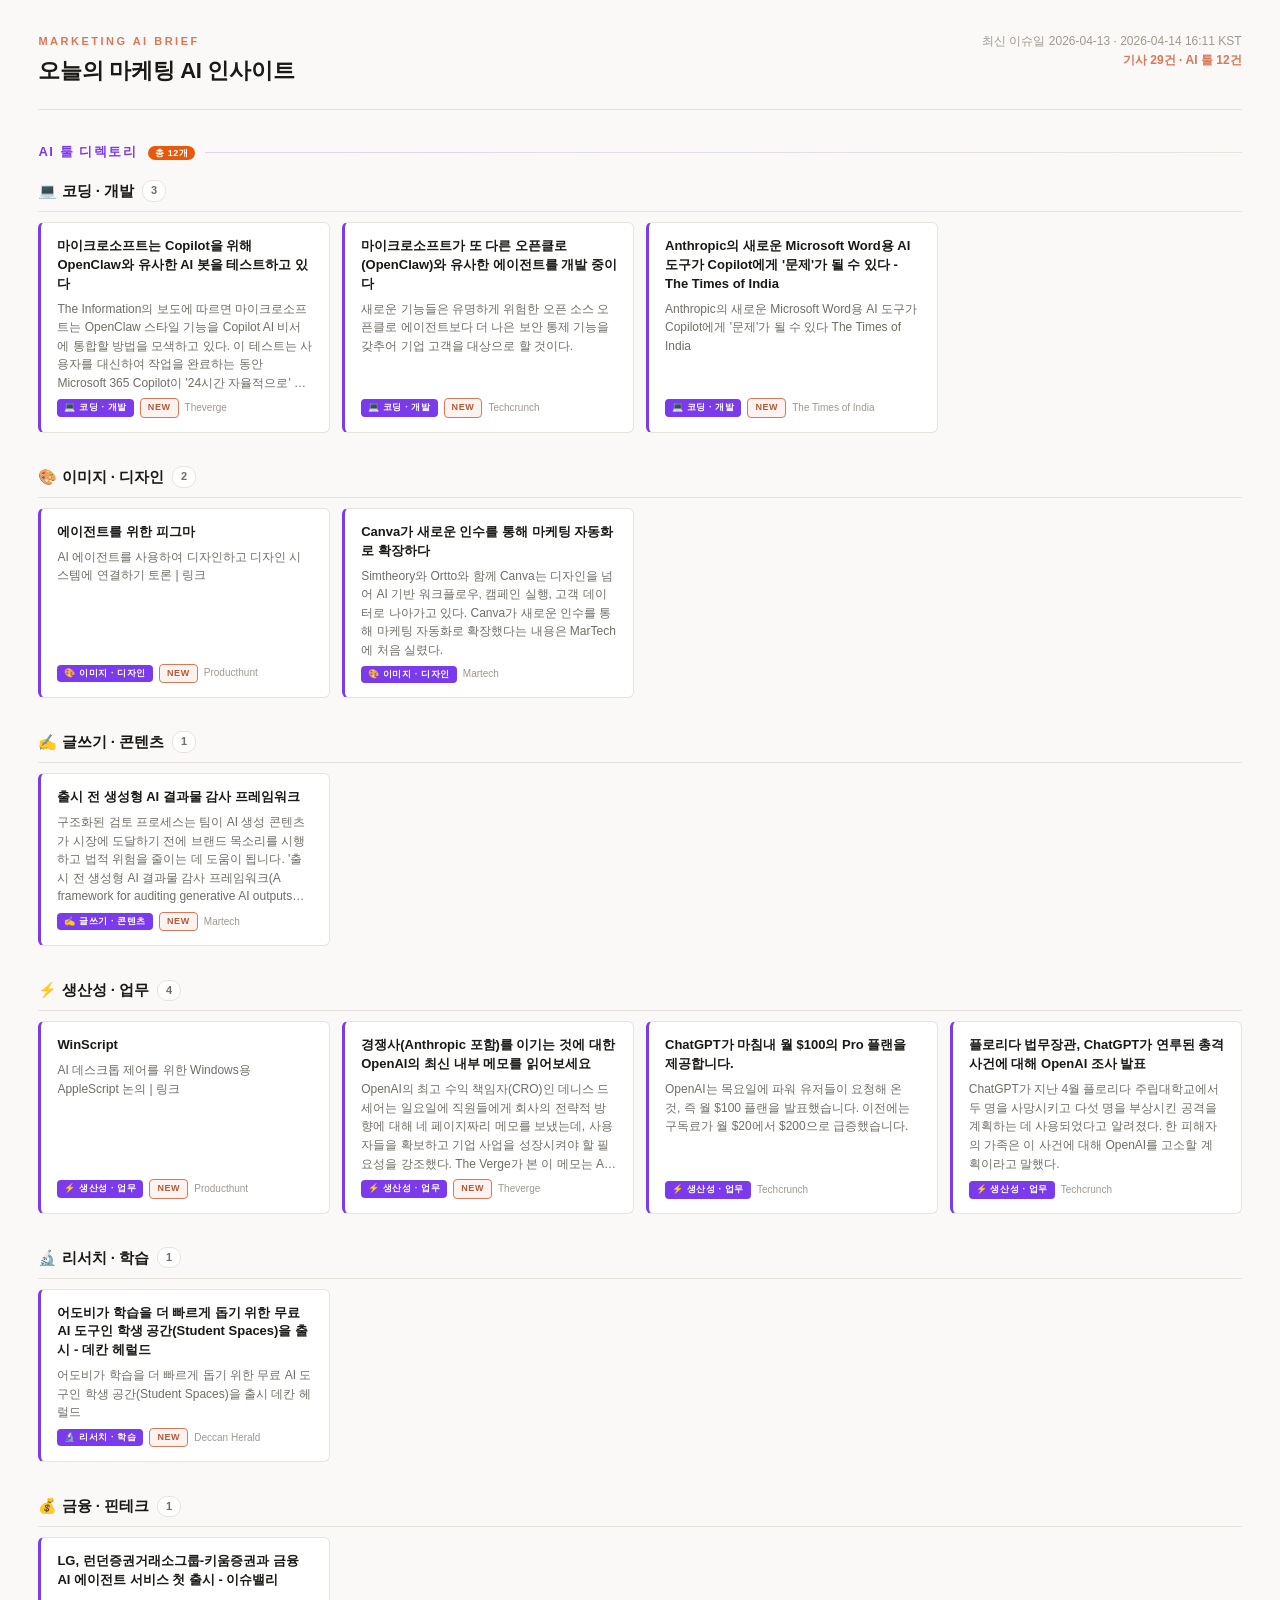
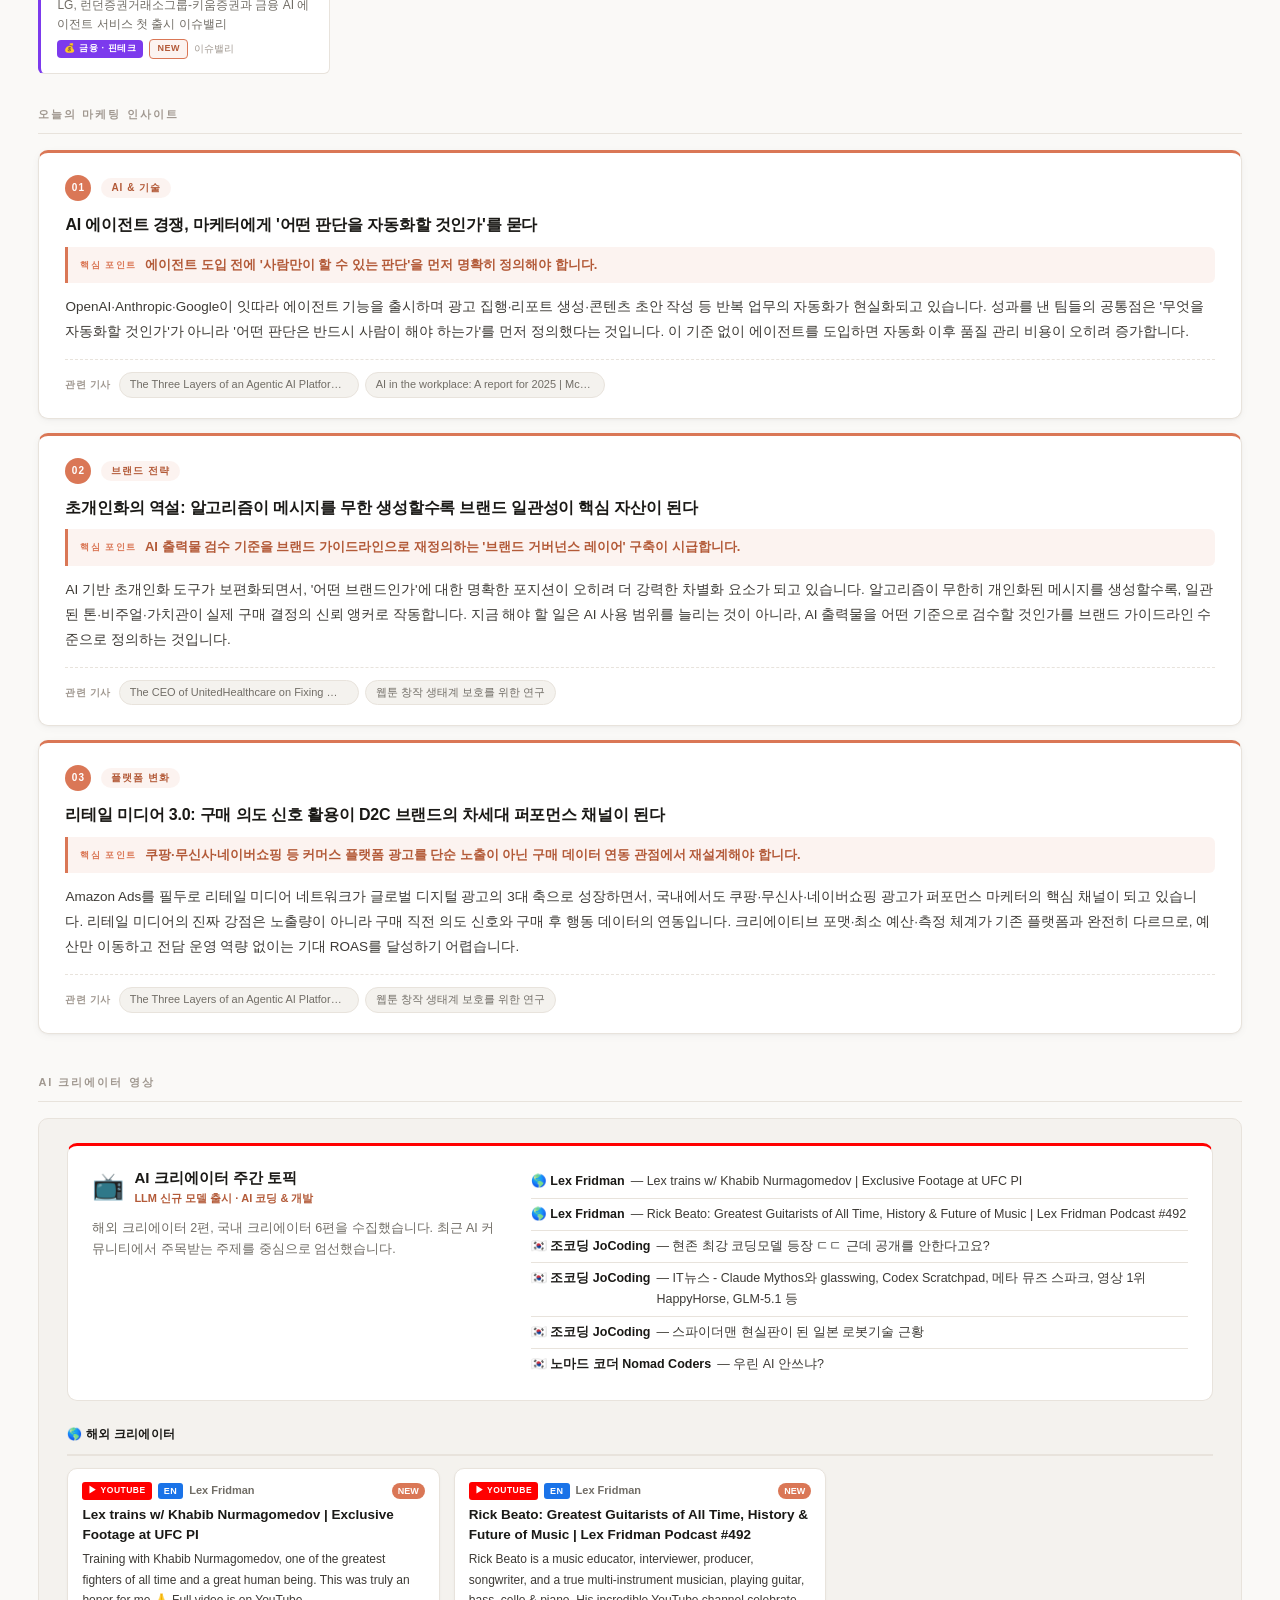
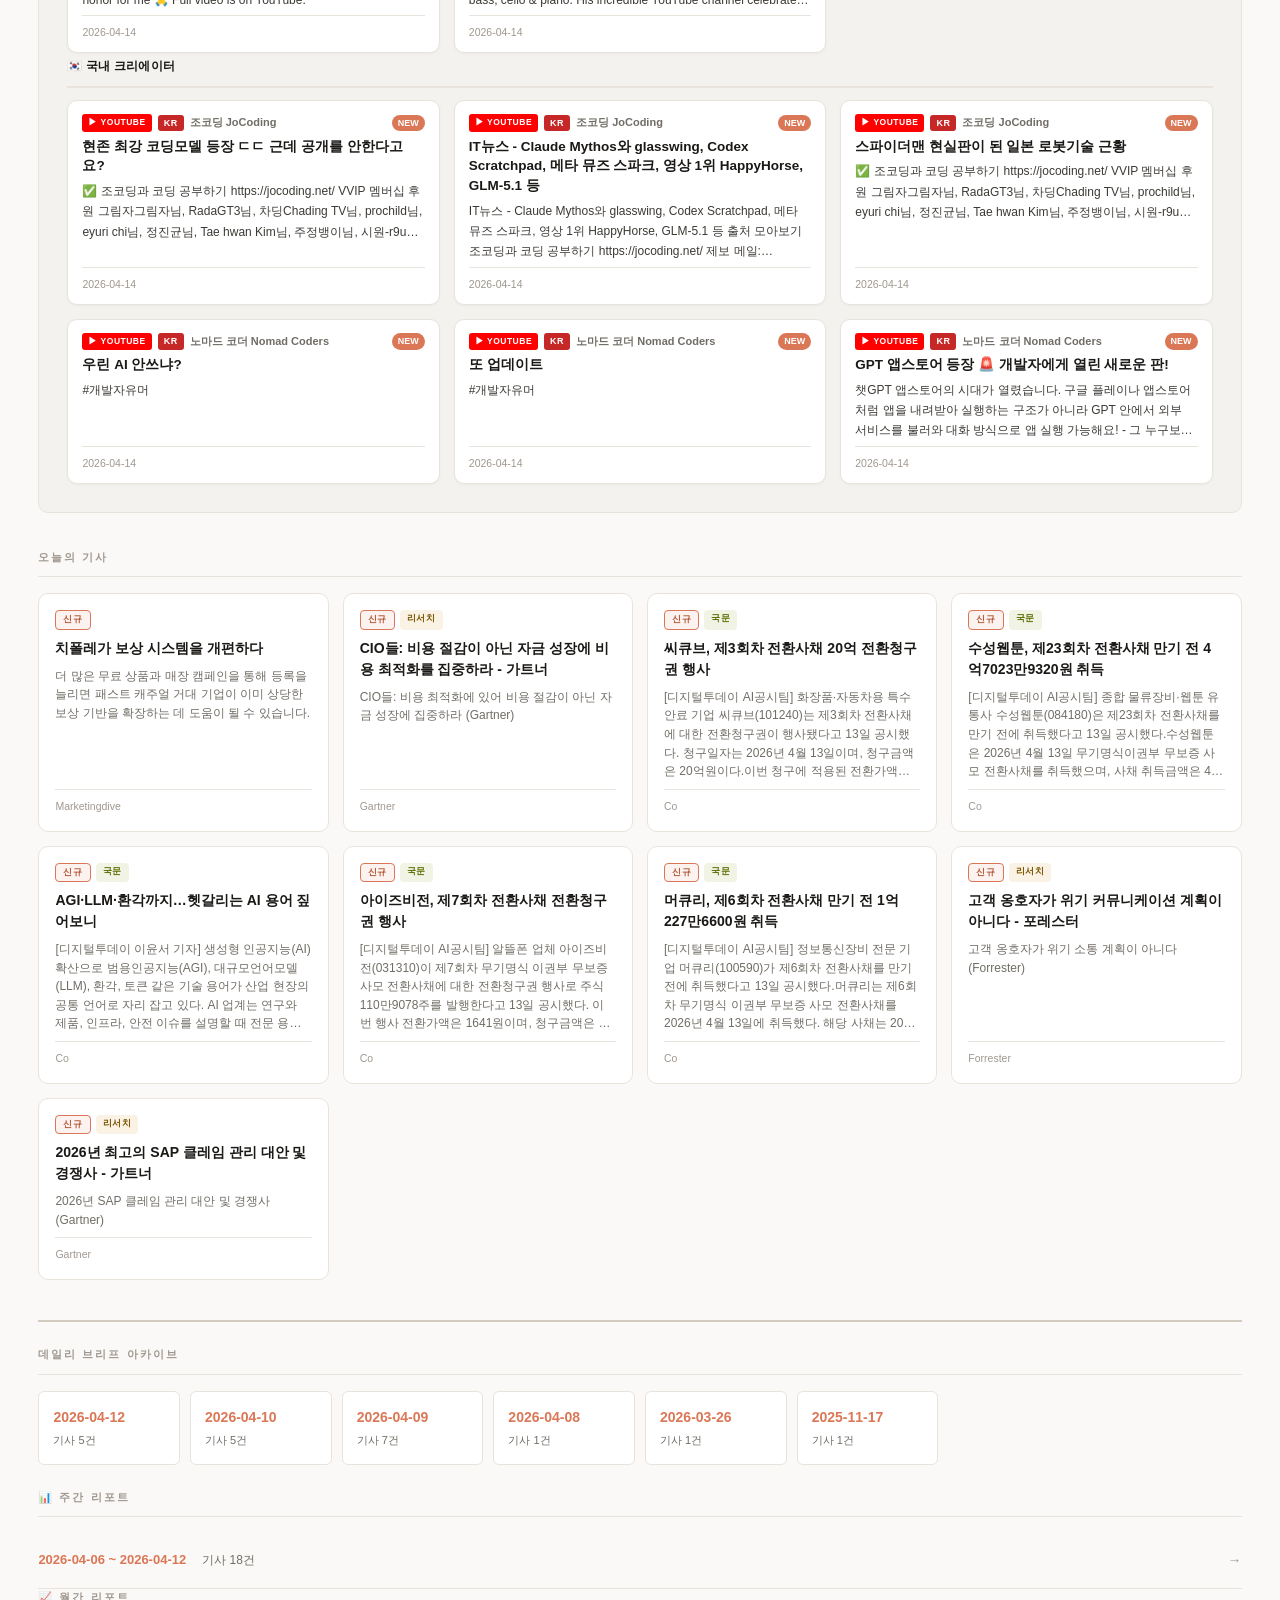
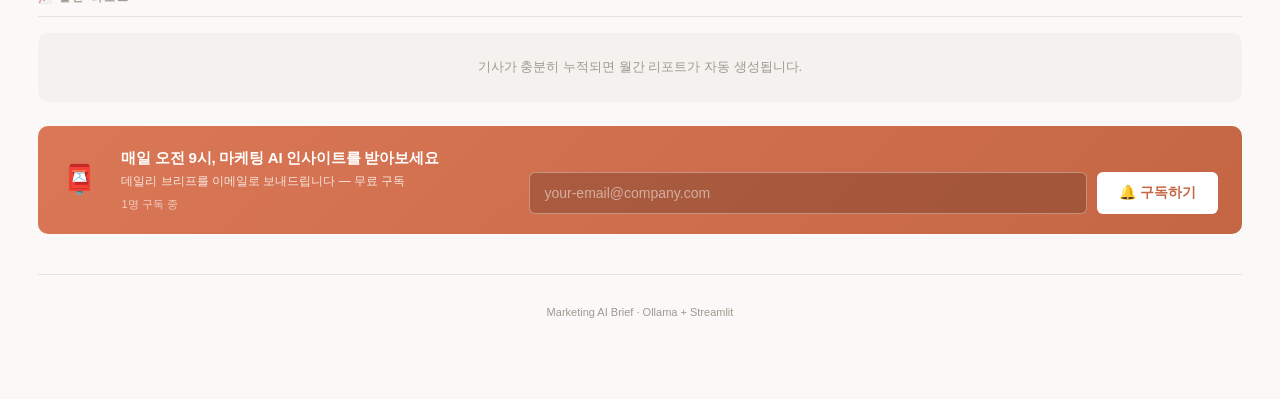
==== docs/index.html @ 244ec97d "feat: AI tool directory with categories + subscribe banner to bottom Made-with: Cursor" ====
<!DOCTYPE html>
<html lang="ko">
<head>
    <meta charset="utf-8">
    <meta name="viewport" content="width=device-width, initial-scale=1">
    <title>Marketing AI Brief</title>
    <link rel="stylesheet" href="style.css">
</head>
<body>
<div class="container">

    <header class="masthead">
        <div><p class="masthead-wordmark">Marketing AI Brief</p>
        <h1 class="masthead-title">오늘의 마케팅 AI 인사이트</h1></div>
        <div class="masthead-right">
            <p class="masthead-date">최신 이슈일 2026-04-13 · 2026-04-14 16:11 KST</p>
            <p class="masthead-count">기사 29건 · AI 툴 12건</p>
        </div>
    </header>
    
    <div class="ai-tools-header">
        <span class="ai-tools-label">AI 툴 디렉토리 <span style="background:#E8590C;color:#fff;font-size:9px;font-weight:800;padding:2px 7px;border-radius:10px;margin-left:6px;letter-spacing:.5px;vertical-align:middle">총 12개</span></span>
        <div class="ai-tools-line"></div>
    </div>
    <div class="tool-directory">
        <div class="tool-category-section">
            <h3 class="tool-cat-header">💻 코딩 · 개발 <span class="tool-cat-count">3</span></h3>
            <div class="ai-tools-grid">
            <div class="ai-tool-card">
                <p class="ai-tool-title"><a href="https://www.theverge.com/tech/911080/microsoft-ai-openclaw-365-businesses" target="_blank">마이크로소프트는 Copilot을 위해 OpenClaw와 유사한 AI 봇을 테스트하고 있다</a></p>
                <p class="ai-tool-desc">The Information의 보도에 따르면 마이크로소프트는 OpenClaw 스타일 기능을 Copilot AI 비서에 통합할 방법을 모색하고 있다. 이 테스트는 사용자를 대신하여 작업을 완료하는 동안 Microsoft 365 Copilot이 &#x27;24시간 자율적으로&#x27; 실행되도록 하기 위한 노력의 일환으로 알려져 있다. 마이크로소프트의 기업 부사장인 오마르 샤히네는 [...]에 확인했다.</p>
                <div class="ai-tool-meta"><span class="badge badge-tool">💻 코딩 · 개발</span><span class="badge badge-new">NEW</span><span>Theverge</span></div>
            </div>
            <div class="ai-tool-card">
                <p class="ai-tool-title"><a href="https://techcrunch.com/2026/04/13/microsoft-is-working-on-yet-another-openclaw-like-agent/" target="_blank">마이크로소프트가 또 다른 오픈클로(OpenClaw)와 유사한 에이전트를 개발 중이다</a></p>
                <p class="ai-tool-desc">새로운 기능들은 유명하게 위험한 오픈 소스 오픈클로 에이전트보다 더 나은 보안 통제 기능을 갖추어 기업 고객을 대상으로 할 것이다.</p>
                <div class="ai-tool-meta"><span class="badge badge-tool">💻 코딩 · 개발</span><span class="badge badge-new">NEW</span><span>Techcrunch</span></div>
            </div>
            <div class="ai-tool-card">
                <p class="ai-tool-title"><a href="https://news.google.com/rss/articles/[base64]?oc=5" target="_blank">Anthropic의 새로운 Microsoft Word용 AI 도구가 Copilot에게 &#x27;문제&#x27;가 될 수 있다 - The Times of India</a></p>
                <p class="ai-tool-desc">Anthropic의 새로운 Microsoft Word용 AI 도구가 Copilot에게 &#x27;문제&#x27;가 될 수 있다 The Times of India</p>
                <div class="ai-tool-meta"><span class="badge badge-tool">💻 코딩 · 개발</span><span class="badge badge-new">NEW</span><span>The Times of India</span></div>
            </div></div>
        </div>
        <div class="tool-category-section">
            <h3 class="tool-cat-header">🎨 이미지 · 디자인 <span class="tool-cat-count">2</span></h3>
            <div class="ai-tools-grid">
            <div class="ai-tool-card">
                <p class="ai-tool-title"><a href="https://www.producthunt.com/products/figma-for-agents" target="_blank">에이전트를 위한 피그마</a></p>
                <p class="ai-tool-desc">AI 에이전트를 사용하여 디자인하고 디자인 시스템에 연결하기 토론 | 링크</p>
                <div class="ai-tool-meta"><span class="badge badge-tool">🎨 이미지 · 디자인</span><span class="badge badge-new">NEW</span><span>Producthunt</span></div>
            </div>
            <div class="ai-tool-card">
                <p class="ai-tool-title"><a href="https://martech.org/canva-expands-into-marketing-automation-with-new-acquisitions/" target="_blank">Canva가 새로운 인수를 통해 마케팅 자동화로 확장하다</a></p>
                <p class="ai-tool-desc">Simtheory와 Ortto와 함께 Canva는 디자인을 넘어 AI 기반 워크플로우, 캠페인 실행, 고객 데이터로 나아가고 있다. Canva가 새로운 인수를 통해 마케팅 자동화로 확장했다는 내용은 MarTech에 처음 실렸다.</p>
                <div class="ai-tool-meta"><span class="badge badge-tool">🎨 이미지 · 디자인</span><span>Martech</span></div>
            </div></div>
        </div>
        <div class="tool-category-section">
            <h3 class="tool-cat-header">✍️ 글쓰기 · 콘텐츠 <span class="tool-cat-count">1</span></h3>
            <div class="ai-tools-grid">
            <div class="ai-tool-card">
                <p class="ai-tool-title"><a href="https://martech.org/a-framework-for-auditing-generative-ai-outputs-pre-launch/" target="_blank">출시 전 생성형 AI 결과물 감사 프레임워크</a></p>
                <p class="ai-tool-desc">구조화된 검토 프로세스는 팀이 AI 생성 콘텐츠가 시장에 도달하기 전에 브랜드 목소리를 시행하고 법적 위험을 줄이는 데 도움이 됩니다. &#x27;출시 전 생성형 AI 결과물 감사 프레임워크(A framework for auditing generative AI outputs pre-launch)&#x27;라는 게시물은 MarTech에 처음으로 실렸습니다.</p>
                <div class="ai-tool-meta"><span class="badge badge-tool">✍️ 글쓰기 · 콘텐츠</span><span class="badge badge-new">NEW</span><span>Martech</span></div>
            </div></div>
        </div>
        <div class="tool-category-section">
            <h3 class="tool-cat-header">⚡ 생산성 · 업무 <span class="tool-cat-count">4</span></h3>
            <div class="ai-tools-grid">
            <div class="ai-tool-card">
                <p class="ai-tool-title"><a href="https://www.producthunt.com/products/winscript" target="_blank">WinScript</a></p>
                <p class="ai-tool-desc">AI 데스크톱 제어를 위한 Windows용 AppleScript 논의 | 링크</p>
                <div class="ai-tool-meta"><span class="badge badge-tool">⚡ 생산성 · 업무</span><span class="badge badge-new">NEW</span><span>Producthunt</span></div>
            </div>
            <div class="ai-tool-card">
                <p class="ai-tool-title"><a href="https://www.theverge.com/ai-artificial-intelligence/911118/openai-memo-cro-ai-competition-anthropic" target="_blank">경쟁사(Anthropic 포함)를 이기는 것에 대한 OpenAI의 최신 내부 메모를 읽어보세요</a></p>
                <p class="ai-tool-desc">OpenAI의 최고 수익 책임자(CRO)인 데니스 드세어는 일요일에 직원들에게 회사의 전략적 방향에 대해 네 페이지짜리 메모를 보냈는데, 사용자들을 확보하고 기업 사업을 성장시켜야 할 필요성을 강조했다. The Verge가 본 이 메모는 AI 제품을 둘러싼 해자를 구축하여 경쟁의 용이함을 막는 것의 중요성을 반복적으로 강조한다.</p>
                <div class="ai-tool-meta"><span class="badge badge-tool">⚡ 생산성 · 업무</span><span class="badge badge-new">NEW</span><span>Theverge</span></div>
            </div>
            <div class="ai-tool-card">
                <p class="ai-tool-title"><a href="https://techcrunch.com/2026/04/09/chatgpt-pro-plan-100-month-codex/" target="_blank">ChatGPT가 마침내 월 $100의 Pro 플랜을 제공합니다.</a></p>
                <p class="ai-tool-desc">OpenAI는 목요일에 파워 유저들이 요청해 온 것, 즉 월 $100 플랜을 발표했습니다. 이전에는 구독료가 월 $20에서 $200으로 급증했습니다.</p>
                <div class="ai-tool-meta"><span class="badge badge-tool">⚡ 생산성 · 업무</span><span>Techcrunch</span></div>
            </div>
            <div class="ai-tool-card">
                <p class="ai-tool-title"><a href="https://techcrunch.com/2026/04/09/florida-ag-investigation-openai-chatgpt-shooting/" target="_blank">플로리다 법무장관, ChatGPT가 연루된 총격 사건에 대해 OpenAI 조사 발표</a></p>
                <p class="ai-tool-desc">ChatGPT가 지난 4월 플로리다 주립대학교에서 두 명을 사망시키고 다섯 명을 부상시킨 공격을 계획하는 데 사용되었다고 알려졌다. 한 피해자의 가족은 이 사건에 대해 OpenAI를 고소할 계획이라고 말했다.</p>
                <div class="ai-tool-meta"><span class="badge badge-tool">⚡ 생산성 · 업무</span><span>Techcrunch</span></div>
            </div></div>
        </div>
        <div class="tool-category-section">
            <h3 class="tool-cat-header">🔬 리서치 · 학습 <span class="tool-cat-count">1</span></h3>
            <div class="ai-tools-grid">
            <div class="ai-tool-card">
                <p class="ai-tool-title"><a href="https://news.google.com/rss/articles/[base64]?oc=5" target="_blank">어도비가 학습을 더 빠르게 돕기 위한 무료 AI 도구인 학생 공간(Student Spaces)을 출시 - 데칸 헤럴드</a></p>
                <p class="ai-tool-desc">어도비가 학습을 더 빠르게 돕기 위한 무료 AI 도구인 학생 공간(Student Spaces)을 출시 데칸 헤럴드</p>
                <div class="ai-tool-meta"><span class="badge badge-tool">🔬 리서치 · 학습</span><span class="badge badge-new">NEW</span><span>Deccan Herald</span></div>
            </div></div>
        </div>
        <div class="tool-category-section">
            <h3 class="tool-cat-header">💰 금융 · 핀테크 <span class="tool-cat-count">1</span></h3>
            <div class="ai-tools-grid">
            <div class="ai-tool-card">
                <p class="ai-tool-title"><a href="https://news.google.com/rss/articles/CBMibkFVX3lxTE5WMTdIN0J3VTNPY1ZfbGFiQzlRZTJwWWVyVG9Pb25Bc3hwWEF0T2Qxcms3YklxcXdhdDZHSE9hd0tWU1JGeGZMbmFSQUY3QWgwVDc5ZktOR0pESzRUc1FRcnRnZ1NWSkk4bzdZMmVn?oc=5" target="_blank">LG, 런던증권거래소그룹-키움증권과 금융 AI 에이전트 서비스 첫 출시 - 이슈밸리</a></p>
                <p class="ai-tool-desc">LG, 런던증권거래소그룹-키움증권과 금융 AI 에이전트 서비스 첫 출시 이슈밸리</p>
                <div class="ai-tool-meta"><span class="badge badge-tool">💰 금융 · 핀테크</span><span class="badge badge-new">NEW</span><span>이슈밸리</span></div>
            </div></div>
        </div></div>
    
    <p class="section-label">오늘의 마케팅 인사이트</p>
    <div class="insight-cards">
        <div class="insight-card">
            <div class="ins-card-header">
                <span class="ins-badge">01</span>
                <span class="ins-tag">AI &amp; 기술</span>
            </div>
            <h3 class="ins-title">AI 에이전트 경쟁, 마케터에게 &#x27;어떤 판단을 자동화할 것인가&#x27;를 묻다</h3>
            <p class="ins-keypoint"><span class="ins-kp-label">핵심 포인트</span>에이전트 도입 전에 &#x27;사람만이 할 수 있는 판단&#x27;을 먼저 명확히 정의해야 합니다.</p>
            <p class="ins-text">OpenAI·Anthropic·Google이 잇따라 에이전트 기능을 출시하며 광고 집행·리포트 생성·콘텐츠 초안 작성 등 반복 업무의 자동화가 현실화되고 있습니다. 성과를 낸 팀들의 공통점은 &#x27;무엇을 자동화할 것인가&#x27;가 아니라 &#x27;어떤 판단은 반드시 사람이 해야 하는가&#x27;를 먼저 정의했다는 것입니다. 이 기준 없이 에이전트를 도입하면 자동화 이후 품질 관리 비용이 오히려 증가합니다.</p>
            <div class="ins-sources"><span class="ins-src-label">관련 기사</span><span class="ins-src">The Three Layers of an Agentic AI Platform - Bain &amp; Com</span><span class="ins-src">AI in the workplace: A report for 2025 | McKinsey - McK</span></div>
        </div>
        <div class="insight-card">
            <div class="ins-card-header">
                <span class="ins-badge">02</span>
                <span class="ins-tag">브랜드 전략</span>
            </div>
            <h3 class="ins-title">초개인화의 역설: 알고리즘이 메시지를 무한 생성할수록 브랜드 일관성이 핵심 자산이 된다</h3>
            <p class="ins-keypoint"><span class="ins-kp-label">핵심 포인트</span>AI 출력물 검수 기준을 브랜드 가이드라인으로 재정의하는 &#x27;브랜드 거버넌스 레이어&#x27; 구축이 시급합니다.</p>
            <p class="ins-text">AI 기반 초개인화 도구가 보편화되면서, &#x27;어떤 브랜드인가&#x27;에 대한 명확한 포지션이 오히려 더 강력한 차별화 요소가 되고 있습니다. 알고리즘이 무한히 개인화된 메시지를 생성할수록, 일관된 톤·비주얼·가치관이 실제 구매 결정의 신뢰 앵커로 작동합니다. 지금 해야 할 일은 AI 사용 범위를 늘리는 것이 아니라, AI 출력물을 어떤 기준으로 검수할 것인가를 브랜드 가이드라인 수준으로 정의하는 것입니다.</p>
            <div class="ins-sources"><span class="ins-src-label">관련 기사</span><span class="ins-src">The CEO of UnitedHealthcare on Fixing What Frustrates C</span><span class="ins-src">웹툰 창작 생태계 보호를 위한 연구</span></div>
        </div>
        <div class="insight-card">
            <div class="ins-card-header">
                <span class="ins-badge">03</span>
                <span class="ins-tag">플랫폼 변화</span>
            </div>
            <h3 class="ins-title">리테일 미디어 3.0: 구매 의도 신호 활용이 D2C 브랜드의 차세대 퍼포먼스 채널이 된다</h3>
            <p class="ins-keypoint"><span class="ins-kp-label">핵심 포인트</span>쿠팡·무신사·네이버쇼핑 등 커머스 플랫폼 광고를 단순 노출이 아닌 구매 데이터 연동 관점에서 재설계해야 합니다.</p>
            <p class="ins-text">Amazon Ads를 필두로 리테일 미디어 네트워크가 글로벌 디지털 광고의 3대 축으로 성장하면서, 국내에서도 쿠팡·무신사·네이버쇼핑 광고가 퍼포먼스 마케터의 핵심 채널이 되고 있습니다. 리테일 미디어의 진짜 강점은 노출량이 아니라 구매 직전 의도 신호와 구매 후 행동 데이터의 연동입니다. 크리에이티브 포맷·최소 예산·측정 체계가 기존 플랫폼과 완전히 다르므로, 예산만 이동하고 전담 운영 역량 없이는 기대 ROAS를 달성하기 어렵습니다.</p>
            <div class="ins-sources"><span class="ins-src-label">관련 기사</span><span class="ins-src">The Three Layers of an Agentic AI Platform - Bain &amp; Com</span><span class="ins-src">웹툰 창작 생태계 보호를 위한 연구</span></div>
        </div></div>
    
    <p class="section-label">AI 크리에이터 영상</p>
    <div class="yt-section">
        
    <div class="yt-summary-card">
        <div class="yt-summary-left">
            <div class="yt-summary-header">
                <span class="yt-summary-icon">📺</span>
                <div>
                    <p class="yt-summary-title">AI 크리에이터 주간 토픽</p>
                    <p class="yt-summary-topics">LLM 신규 모델 출시 · AI 코딩 & 개발</p>
                </div>
            </div>
            <p class="yt-summary-desc">해외 크리에이터 2편, 국내 크리에이터 6편을 수집했습니다. 최근 AI 커뮤니티에서 주목받는 주제를 중심으로 엄선했습니다.</p>
        </div>
        <div class="yt-summary-right">
            <ul class="yt-summary-list"><li><strong>🌎 Lex Fridman</strong> — Lex trains w/ Khabib Nurmagomedov | Exclusive Footage at UFC PI</li>
<li><strong>🌎 Lex Fridman</strong> — Rick Beato: Greatest Guitarists of All Time, History &amp; Future of Music | Lex Fridman Podcast #492</li>
<li><strong>🇰🇷 조코딩 JoCoding</strong> — 현존 최강 코딩모델 등장 ㄷㄷ 근데 공개를 안한다고요?</li>
<li><strong>🇰🇷 조코딩 JoCoding</strong> — IT뉴스 - Claude Mythos와 glasswing, Codex Scratchpad, 메타 뮤즈 스파크, 영상 1위 HappyHorse, GLM-5.1 등</li>
<li><strong>🇰🇷 조코딩 JoCoding</strong> — 스파이더맨 현실판이 된 일본 로봇기술 근황</li>
<li><strong>🇰🇷 노마드 코더 Nomad Coders</strong> — 우린 AI 안쓰냐?</li></ul>
        </div>
    </div>
        
        <div class="yt-sub-section">
            <p class="yt-sub-label">🌎 해외 크리에이터</p>
            <div class="yt-grid">
    <div class="yt-card">
        
        <div class="yt-body">
            <div class="yt-channel-row">
                <span class="yt-badge">▶ YouTube</span>
                <span class="yt-region-badge yt-region-gl">EN</span>
                <span class="yt-channel-name">Lex Fridman</span>
                <span class="yt-new-badge">NEW</span>
            </div>
            <h3 class="yt-title"><a href="https://www.youtube.com/shorts/SHlrUAkkWI0" target="_blank">Lex trains w/ Khabib Nurmagomedov | Exclusive Footage at UFC PI</a></h3>
            <p class="yt-desc">Training with Khabib Nurmagomedov, one of the greatest fighters of all time and a great human being. This was truly an honor for me 🙏 Full video is on YouTube.</p>
            <p class="yt-meta">2026-04-14</p>
        </div>
    </div>
    <div class="yt-card">
        <a href="https://www.youtube.com/watch?v=1SJiTwbSI58" target="_blank" class="yt-thumb-wrap"><img class="yt-thumb" src="https://img.youtube.com/vi/1SJiTwbSI58/mqdefault.jpg" alt="Rick Beato: Greatest Guitarists of All Time, History &amp; Future of Music | Lex Fridman Podcast #492" loading="lazy" onerror="this.parentElement.style.display='none'"><div class="yt-play-icon"><svg viewBox="0 0 24 24"><path d="M8 5v14l11-7z"/></svg></div></a>
        <div class="yt-body">
            <div class="yt-channel-row">
                <span class="yt-badge">▶ YouTube</span>
                <span class="yt-region-badge yt-region-gl">EN</span>
                <span class="yt-channel-name">Lex Fridman</span>
                <span class="yt-new-badge">NEW</span>
            </div>
            <h3 class="yt-title"><a href="https://www.youtube.com/watch?v=1SJiTwbSI58" target="_blank">Rick Beato: Greatest Guitarists of All Time, History &amp; Future of Music | Lex Fridman Podcast #492</a></h3>
            <p class="yt-desc">Rick Beato is a music educator, interviewer, producer, songwriter, and a true multi-instrument musician, playing guitar, bass, cello &amp; piano. His incredible YouTube channel celebrates great musicians &amp; musical ideas, and helps millions of people fall in love with great music all over again. Thank you for listening ❤ Check out our sponsors: https://lexfridman.com/sponsors/ep492-sb See below for tim…</p>
            <p class="yt-meta">2026-04-14</p>
        </div>
    </div></div>
        </div>
        
        <div class="yt-sub-section">
            <p class="yt-yt-sub-label yt-sub-label">🇰🇷 국내 크리에이터</p>
            <div class="yt-grid">
    <div class="yt-card">
        
        <div class="yt-body">
            <div class="yt-channel-row">
                <span class="yt-badge">▶ YouTube</span>
                <span class="yt-region-badge yt-region-kr">KR</span>
                <span class="yt-channel-name">조코딩 JoCoding</span>
                <span class="yt-new-badge">NEW</span>
            </div>
            <h3 class="yt-title"><a href="https://www.youtube.com/shorts/T3cPbXXrDSI" target="_blank">현존 최강 코딩모델 등장 ㄷㄷ 근데 공개를 안한다고요?</a></h3>
            <p class="yt-desc">✅ 조코딩과 코딩 공부하기 https://jocoding.net/ VVIP 멤버십 후원 그림자그림자님, RadaGT3님, 차딩Chading TV님, prochild님, eyuri chi님, 정진균님, Tae hwan Kim님, 주정뱅이님, 시원-r9u님, deflepsteve님 감사드립니다. https://www.youtube.com/@jocoding/join #AI #클로드 #코딩 #개발자</p>
            <p class="yt-meta">2026-04-14</p>
        </div>
    </div>
    <div class="yt-card">
        <a href="https://www.youtube.com/watch?v=Yo11xqTwr6s" target="_blank" class="yt-thumb-wrap"><img class="yt-thumb" src="https://img.youtube.com/vi/Yo11xqTwr6s/mqdefault.jpg" alt="IT뉴스 - Claude Mythos와 glasswing, Codex Scratchpad, 메타 뮤즈 스파크, 영상 1위 HappyHorse, GLM-5.1 등" loading="lazy" onerror="this.parentElement.style.display='none'"><div class="yt-play-icon"><svg viewBox="0 0 24 24"><path d="M8 5v14l11-7z"/></svg></div></a>
        <div class="yt-body">
            <div class="yt-channel-row">
                <span class="yt-badge">▶ YouTube</span>
                <span class="yt-region-badge yt-region-kr">KR</span>
                <span class="yt-channel-name">조코딩 JoCoding</span>
                <span class="yt-new-badge">NEW</span>
            </div>
            <h3 class="yt-title"><a href="https://www.youtube.com/watch?v=Yo11xqTwr6s" target="_blank">IT뉴스 - Claude Mythos와 glasswing, Codex Scratchpad, 메타 뮤즈 스파크, 영상 1위 HappyHorse, GLM-5.1 등</a></h3>
            <p class="yt-desc">IT뉴스 - Claude Mythos와 glasswing, Codex Scratchpad, 메타 뮤즈 스파크, 영상 1위 HappyHorse, GLM-5.1 등 출처 모아보기 조코딩과 코딩 공부하기 https://jocoding.net/ 제보 메일: jebo@jocoding.net</p>
            <p class="yt-meta">2026-04-14</p>
        </div>
    </div>
    <div class="yt-card">
        
        <div class="yt-body">
            <div class="yt-channel-row">
                <span class="yt-badge">▶ YouTube</span>
                <span class="yt-region-badge yt-region-kr">KR</span>
                <span class="yt-channel-name">조코딩 JoCoding</span>
                <span class="yt-new-badge">NEW</span>
            </div>
            <h3 class="yt-title"><a href="https://www.youtube.com/shorts/kMeCuDnGh9I" target="_blank">스파이더맨 현실판이 된 일본 로봇기술 근황</a></h3>
            <p class="yt-desc">✅ 조코딩과 코딩 공부하기 https://jocoding.net/ VVIP 멤버십 후원 그림자그림자님, RadaGT3님, 차딩Chading TV님, prochild님, eyuri chi님, 정진균님, Tae hwan Kim님, 주정뱅이님, 시원-r9u님, deflepsteve님 감사드립니다. https://www.youtube.com/@jocoding/join #AI #로봇 #로봇팔</p>
            <p class="yt-meta">2026-04-14</p>
        </div>
    </div>
    <div class="yt-card">
        
        <div class="yt-body">
            <div class="yt-channel-row">
                <span class="yt-badge">▶ YouTube</span>
                <span class="yt-region-badge yt-region-kr">KR</span>
                <span class="yt-channel-name">노마드 코더 Nomad Coders</span>
                <span class="yt-new-badge">NEW</span>
            </div>
            <h3 class="yt-title"><a href="https://www.youtube.com/shorts/C1StQVWiz4c" target="_blank">우린 AI 안쓰냐?</a></h3>
            <p class="yt-desc">#개발자유머</p>
            <p class="yt-meta">2026-04-14</p>
        </div>
    </div>
    <div class="yt-card">
        
        <div class="yt-body">
            <div class="yt-channel-row">
                <span class="yt-badge">▶ YouTube</span>
                <span class="yt-region-badge yt-region-kr">KR</span>
                <span class="yt-channel-name">노마드 코더 Nomad Coders</span>
                <span class="yt-new-badge">NEW</span>
            </div>
            <h3 class="yt-title"><a href="https://www.youtube.com/shorts/Ee0PfVNr5Tg" target="_blank">또 업데이트</a></h3>
            <p class="yt-desc">#개발자유머</p>
            <p class="yt-meta">2026-04-14</p>
        </div>
    </div>
    <div class="yt-card">
        <a href="https://www.youtube.com/watch?v=as7cbFD3moU" target="_blank" class="yt-thumb-wrap"><img class="yt-thumb" src="https://img.youtube.com/vi/as7cbFD3moU/mqdefault.jpg" alt="GPT 앱스토어 등장 🚨 개발자에게 열린 새로운 판!" loading="lazy" onerror="this.parentElement.style.display='none'"><div class="yt-play-icon"><svg viewBox="0 0 24 24"><path d="M8 5v14l11-7z"/></svg></div></a>
        <div class="yt-body">
            <div class="yt-channel-row">
                <span class="yt-badge">▶ YouTube</span>
                <span class="yt-region-badge yt-region-kr">KR</span>
                <span class="yt-channel-name">노마드 코더 Nomad Coders</span>
                <span class="yt-new-badge">NEW</span>
            </div>
            <h3 class="yt-title"><a href="https://www.youtube.com/watch?v=as7cbFD3moU" target="_blank">GPT 앱스토어 등장 🚨 개발자에게 열린 새로운 판!</a></h3>
            <p class="yt-desc">챗GPT 앱스토어의 시대가 열렸습니다. 구글 플레이나 앱스토어처럼 앱을 내려받아 실행하는 구조가 아니라 GPT 안에서 외부 서비스를 불러와 대화 방식으로 앱 실행 가능해요! - 그 누구보다 빠르게 배우고. 새로운 시장을 선점하세요! 챗GPT 앱 마스터클래스 ⚡️ https://nomadcoders.co/chatgpt-apps-masterclass</p>
            <p class="yt-meta">2026-04-14</p>
        </div>
    </div></div>
        </div>
    </div>
    
    <p class="section-label">오늘의 기사</p>
    <div class="article-grid">
        <div class="article-card">
            <div class="article-badges"><span class="badge badge-new">신규</span></div>
            <p class="article-title"><a href="https://www.marketingdive.com/news/chipotle-rewards-relaunch-freepotle-returns/817317/" target="_blank">치폴레가 보상 시스템을 개편하다</a></p>
            <p class="ai-tool-desc">더 많은 무료 상품과 매장 캠페인을 통해 등록을 늘리면 패스트 캐주얼 거대 기업이 이미 상당한 보상 기반을 확장하는 데 도움이 될 수 있습니다.</p>
            <div class="article-meta"><span>Marketingdive</span></div>
        </div>
        <div class="article-card">
            <div class="article-badges"><span class="badge badge-new">신규</span><span class="badge badge-research">리서치</span></div>
            <p class="article-title"><a href="https://news.google.com/rss/articles/CBMiZ0FVX3lxTE5iOGdUMnR1cWk0dXFxem1nbFhMMnJyZzVHYk5fZFB4MHJOV09fZjg3Nmh6Q0dpNm10T0JnMHJaM0l6Rm1yVFBveC1KaDQ4QjZtTjY0WUlmUzdYd3dJek5xZDhsWjFzWjQ?oc=5" target="_blank">CIO들: 비용 절감이 아닌 자금 성장에 비용 최적화를 집중하라 - 가트너</a></p>
            <p class="ai-tool-desc">CIO들: 비용 최적화에 있어 비용 절감이 아닌 자금 성장에 집중하라 (Gartner)</p>
            <div class="article-meta"><span>Gartner</span></div>
        </div>
        <div class="article-card">
            <div class="article-badges"><span class="badge badge-new">신규</span><span class="badge badge-ko">국문</span></div>
            <p class="article-title"><a href="https://www.digitaltoday.co.kr/news/articleView.html?idxno=656507" target="_blank">씨큐브, 제3회차 전환사채 20억 전환청구권 행사</a></p>
            <p class="ai-tool-desc">[디지털투데이 AI공시팀] 화장품·자동차용 특수안료 기업 씨큐브(101240)는 제3회차 전환사채에 대한 전환청구권이 행사됐다고 13일 공시했다. 청구일자는 2026년 4월 13일이며, 청구금액은 20억원이다.이번 청구에 적용된 전환가액은 4035원이며, 전환으로 발행되는 보통주는 49만5662주다. 해당 보통주의 상장일 또는 상장예정일은 2026년 4월 </p>
            <div class="article-meta"><span>Co</span></div>
        </div>
        <div class="article-card">
            <div class="article-badges"><span class="badge badge-new">신규</span><span class="badge badge-ko">국문</span></div>
            <p class="article-title"><a href="https://www.digitaltoday.co.kr/news/articleView.html?idxno=656508" target="_blank">수성웹툰, 제23회차 전환사채 만기 전 4억7023만9320원 취득</a></p>
            <p class="ai-tool-desc">[디지털투데이 AI공시팀] 종합 물류장비·웹툰 유통사 수성웹툰(084180)은 제23회차 전환사채를 만기 전에 취득했다고 13일 공시했다.수성웹툰은 2026년 4월 13일 무기명식이권부 무보증 사모 전환사채를 취득했으며, 사채 취득금액은 4억7023만9320원이다. 취득한 사채의 권면총액은 4억원으로, 취득 후 사채 권면총액은 98억원이다.만기 전 취득 사</p>
            <div class="article-meta"><span>Co</span></div>
        </div>
        <div class="article-card">
            <div class="article-badges"><span class="badge badge-new">신규</span><span class="badge badge-ko">국문</span></div>
            <p class="article-title"><a href="https://www.digitaltoday.co.kr/news/articleView.html?idxno=656403" target="_blank">AGI·LLM·환각까지…헷갈리는 AI 용어 짚어보니</a></p>
            <p class="ai-tool-desc">[디지털투데이 이윤서 기자] 생성형 인공지능(AI) 확산으로 범용인공지능(AGI), 대규모언어모델(LLM), 환각, 토큰 같은 기술 용어가 산업 현장의 공통 언어로 자리 잡고 있다. AI 업계는 연구와 제품, 인프라, 안전 이슈를 설명할 때 전문 용어를 광범위하게 사용하고 있으며, 이를 이해해야 기업 전략과 시장 흐름도 읽을 수 있다는 평가가 나온다.12일</p>
            <div class="article-meta"><span>Co</span></div>
        </div>
        <div class="article-card">
            <div class="article-badges"><span class="badge badge-new">신규</span><span class="badge badge-ko">국문</span></div>
            <p class="article-title"><a href="https://www.digitaltoday.co.kr/news/articleView.html?idxno=656511" target="_blank">아이즈비전, 제7회차 전환사채 전환청구권 행사</a></p>
            <p class="ai-tool-desc">[디지털투데이 AI공시팀] 알뜰폰 업체 아이즈비전(031310)이 제7회차 무기명식 이권부 무보증 사모 전환사채에 대한 전환청구권 행사로 주식 110만9078주를 발행한다고 13일 공시했다. 이번 행사 전환가액은 1641원이며, 청구금액은 18억2000만원원으로 기재됐다.아이즈비전은 이번 전환청구권 행사 주식수 누계가 110만9078주라고 밝혔다. 이는 금</p>
            <div class="article-meta"><span>Co</span></div>
        </div>
        <div class="article-card">
            <div class="article-badges"><span class="badge badge-new">신규</span><span class="badge badge-ko">국문</span></div>
            <p class="article-title"><a href="https://www.digitaltoday.co.kr/news/articleView.html?idxno=656515" target="_blank">머큐리, 제6회차 전환사채 만기 전 1억227만6600원 취득</a></p>
            <p class="ai-tool-desc">[디지털투데이 AI공시팀] 정보통신장비 전문 기업 머큐리(100590)가 제6회차 전환사채를 만기 전에 취득했다고 13일 공시했다.머큐리는 제6회차 무기명식 이권부 무보증 사모 전환사채를 2026년 4월 13일에 취득했다. 해당 사채는 2024년 1월 12일 국내 사모 방식으로 발행됐고, 만기일은 2029년 1월 12일이다.사채 취득금액은 1억227만660</p>
            <div class="article-meta"><span>Co</span></div>
        </div>
        <div class="article-card">
            <div class="article-badges"><span class="badge badge-new">신규</span><span class="badge badge-research">리서치</span></div>
            <p class="article-title"><a href="https://news.google.com/rss/articles/[base64]?oc=5" target="_blank">고객 옹호자가 위기 커뮤니케이션 계획이 아니다 - 포레스터</a></p>
            <p class="ai-tool-desc">고객 옹호자가 위기 소통 계획이 아니다 (Forrester)</p>
            <div class="article-meta"><span>Forrester</span></div>
        </div>
        <div class="article-card">
            <div class="article-badges"><span class="badge badge-new">신규</span><span class="badge badge-research">리서치</span></div>
            <p class="article-title"><a href="https://news.google.com/rss/articles/CBMif0FVX3lxTE0tR1EydzJ1ZWdfREQwTkljNy1rYXhIRFg1aXgyQVdOdlNhY0RUYlptVkhZY1hQbUxMN0VGZ1dKRUQ4cjlueUJMSDc4U3RETTdTQjNJVzBKdG9aMVVMcld0VERaak1XS1QtdjlTa004LUYzNnFkSDRWamVEbGMwNWc?oc=5" target="_blank">2026년 최고의 SAP 클레임 관리 대안 및 경쟁사 - 가트너</a></p>
            <p class="ai-tool-desc">2026년 SAP 클레임 관리 대안 및 경쟁사 (Gartner)</p>
            <div class="article-meta"><span>Gartner</span></div>
        </div></div>
    
    <div class="tab-section">
        
        <p class="section-label">데일리 브리프 아카이브</p>
        <div class="archive-grid">
        <div class="archive-card">
            <a href="issues/2026-04-12.html" class="archive-card-link">
                <p class="archive-date">2026-04-12</p>
                <p class="archive-meta">기사 5건</p>
            </a>
        </div>
        <div class="archive-card">
            <a href="issues/2026-04-10.html" class="archive-card-link">
                <p class="archive-date">2026-04-10</p>
                <p class="archive-meta">기사 5건</p>
            </a>
        </div>
        <div class="archive-card">
            <a href="issues/2026-04-09.html" class="archive-card-link">
                <p class="archive-date">2026-04-09</p>
                <p class="archive-meta">기사 7건</p>
            </a>
        </div>
        <div class="archive-card">
            <a href="issues/2026-04-08.html" class="archive-card-link">
                <p class="archive-date">2026-04-08</p>
                <p class="archive-meta">기사 1건</p>
            </a>
        </div>
        <div class="archive-card">
            <a href="issues/2026-03-26.html" class="archive-card-link">
                <p class="archive-date">2026-03-26</p>
                <p class="archive-meta">기사 1건</p>
            </a>
        </div>
        <div class="archive-card">
            <a href="issues/2025-11-17.html" class="archive-card-link">
                <p class="archive-date">2025-11-17</p>
                <p class="archive-meta">기사 1건</p>
            </a>
        </div></div>
        
        <p class="section-label">📊 주간 리포트</p>
        <ul class="issue-list">
            <li class="issue-item">
                <a class="issue-date" href="reports/weekly-2026-W14.html">2026-04-06 ~ 2026-04-12</a>
                <span class="issue-meta">기사 18건</span>
                <span class="issue-arrow">&rarr;</span>
            </li></ul>
        
        <p class="section-label">📈 월간 리포트</p>
        <p class="coming-soon">기사가 충분히 누적되면 월간 리포트가 자동 생성됩니다.</p>
    </div>
    
    <div class="subscribe-banner js-subscribe-root">
        <div class="sub-icon">📮</div>
        <div class="sub-copy">
            <p class="sub-title">매일 오전 9시, 마케팅 AI 인사이트를 받아보세요</p>
            <p class="sub-desc">데일리 브리프를 이메일로 보내드립니다 — 무료 구독</p>
            <p class="sub-count">1명 구독 중</p>
        </div>
        
        <div class="subscribe-form subscribe-form--js">
            <input type="email" class="sub-email-input" placeholder="your-email@company.com"
                   autocomplete="email" aria-label="구독 이메일" />
            <button type="button" class="sub-submit-btn">🔔 구독하기</button>
        </div>
        <script type="application/json" id="subscribe-cfg-json">{"streamlit": "", "mailto": ""}</script>
        <script>
        (function() {
          var j = document.getElementById('subscribe-cfg-json');
          if (!j) return;
          var cfg = {};
          try { cfg = JSON.parse(j.textContent); } catch (e) { return; }
          var root = j.previousElementSibling;
          if (!root || !root.classList.contains('subscribe-form--js')) return;
          var inp = root.querySelector('.sub-email-input');
          var btn = root.querySelector('.sub-submit-btn');
          if (!inp || !btn) return;
          btn.addEventListener('click', function() {
            var e = (inp.value || '').trim();
            if (!e) { alert('이메일을 입력해 주세요.'); return; }
            if (cfg.streamlit) {
              var u = cfg.streamlit + (cfg.streamlit.indexOf('?') > -1 ? '&' : '?') +
                'subscribe_email=' + encodeURIComponent(e);
              window.open(u, '_blank');
              return;
            }
            if (cfg.mailto) {
              window.location.href = 'mailto:' + cfg.mailto +
                '?subject=' + encodeURIComponent('[Marketing AI Brief] 구독 신청') +
                '&body=' + encodeURIComponent('구독 이메일: ' + e);
              return;
            }
            alert('구독 처리 URL이 빌드 시 설정되지 않았습니다. 담당자에게 문의하거나, ' +
              'MARKETING_BRIEF_FORMSPREE_ACTION / MARKETING_BRIEF_STREAMLIT_URL / MARKETING_BRIEF_SUBSCRIBE_MAILTO를 설정한 뒤 publish.py를 다시 실행하세요.');
          });
        })();
        </script>
    </div>
    <footer class="footer">
        <p>Marketing AI Brief &middot; Ollama + Streamlit</p>
    </footer>
</div>
</body>
</html>
---- docs/style.css ----
/* ━━━━━━━━━━━━━━━━━━━━━━━━━━━━━━━━━━━━━━━━━━━
   Marketing AI Brief — Newsletter Archive
   Claude-style design system
   Light: warm cream  ·  Dark: charcoal-warm
   Accent: #DA7756 (Claude orange)
━━━━━━━━━━━━━━━━━━━━━━━━━━━━━━━━━━━━━━━━━━━ */

:root {
    --bg-base:        #FAF9F7;
    --bg-card:        #FFFFFF;
    --bg-elevated:    #F4F2EE;
    --text-primary:   #1A1916;
    --text-secondary: #3D3A35;
    --text-muted:     #716D66;
    --text-faint:     #A09890;
    --border:         #E8E3DC;
    --border-strong:  #D4CCC0;
    --accent:         #DA7756;
    --accent-hover:   #C46644;
    --accent-soft:    rgba(218,119,86,0.09);
    --accent-text:    #B35A38;
    --link:           #C46644;
    --shadow-sm:      0 1px 2px rgba(60,40,20,0.05);
    --shadow-md:      0 2px 8px rgba(60,40,20,0.07), 0 1px 2px rgba(60,40,20,0.04);
    --radius:         10px;
    --radius-sm:      6px;
    --radius-tag:     4px;
    --purple:         #7C3AED;
    --purple-soft:    rgba(124,58,237,0.08);
}

@media (prefers-color-scheme: dark) {
    :root {
        --bg-base:        #1C1917;
        --bg-card:        #262320;
        --bg-elevated:    #2E2B28;
        --text-primary:   #F0EBE3;
        --text-secondary: #C8C0B5;
        --text-muted:     #8C8278;
        --text-faint:     #5C5550;
        --border:         #38332E;
        --border-strong:  #4A443D;
        --accent:         #E8906E;
        --accent-hover:   #F0A080;
        --accent-soft:    rgba(232,144,110,0.12);
        --accent-text:    #E8906E;
        --link:           #E8906E;
        --shadow-sm:      0 1px 3px rgba(0,0,0,0.25);
        --shadow-md:      0 3px 10px rgba(0,0,0,0.35);
        --purple:         #A78BFA;
        --purple-soft:    rgba(167,139,250,0.12);
    }
}

/* ── reset & base ─────────────────────────── */
*, *::before, *::after { box-sizing: border-box; margin: 0; padding: 0; }

html {
    font-size: 16px;
    -webkit-font-smoothing: antialiased;
    -moz-osx-font-smoothing: grayscale;
}

body {
    background: var(--bg-base);
    color: var(--text-primary);
    font-family: -apple-system, BlinkMacSystemFont, 'Segoe UI', 'Helvetica Neue', Arial, sans-serif;
    line-height: 1.6;
    min-height: 100vh;
}

a { color: var(--link); text-decoration: none; transition: color 0.15s ease; }
a:hover { color: var(--accent-hover); }

/* ── layout (full-width, comfortable padding) ─ */
.container {
    width: 100%;
    max-width: 100%;
    margin: 0 auto;
    padding: 0 clamp(16px, 3vw, 48px) 3rem;
    box-sizing: border-box;
}

/* ── masthead ─────────────────────────────── */
.masthead {
    padding: 32px 0 24px;
    border-bottom: 1px solid var(--border);
    margin-bottom: 32px;
    display: flex;
    align-items: baseline;
    justify-content: space-between;
    gap: 16px;
    flex-wrap: wrap;
}
.masthead-wordmark {
    font-size: 11px;
    font-weight: 600;
    letter-spacing: 2.5px;
    text-transform: uppercase;
    color: var(--accent);
    margin: 0 0 6px;
}
.masthead-title {
    font-size: 22px;
    font-weight: 700;
    color: var(--text-primary);
    margin: 0;
    line-height: 1.3;
    letter-spacing: -0.3px;
}
.masthead-right { text-align: right; flex-shrink: 0; }
.masthead-date {
    font-size: 12px;
    color: var(--text-faint);
    margin: 0;
    line-height: 1.6;
}
.masthead-count {
    font-size: 12px;
    font-weight: 600;
    color: var(--accent);
    margin: 0;
}

/* ── navigation ───────────────────────────── */
.nav {
    display: flex;
    justify-content: space-between;
    align-items: center;
    padding: 12px 0;
    margin-bottom: 28px;
    border-bottom: 1px solid var(--border);
    font-size: 12px;
}
.nav a {
    color: var(--accent);
    font-weight: 600;
    letter-spacing: 0.3px;
}
.nav-center { color: var(--text-faint); }

/* ── AI tools section ─────────────────────── */
.ai-tools-header {
    display: flex;
    align-items: center;
    gap: 10px;
    margin-bottom: 16px;
}
.ai-tools-label {
    font-size: 13px;
    font-weight: 700;
    letter-spacing: 1.5px;
    text-transform: uppercase;
    color: var(--purple);
    flex-shrink: 0;
}
.ai-tools-line {
    flex: 1;
    height: 1px;
    background: linear-gradient(90deg, rgba(124,58,237,0.2) 0%, var(--border) 100%);
}
.ai-tools-grid {
    display: grid;
    grid-template-columns: repeat(auto-fill, minmax(min(100%, 280px), 1fr));
    gap: 12px;
    margin-bottom: 32px;
}
.ai-tool-card {
    background: var(--bg-card);
    border: 1px solid var(--border);
    border-left: 3px solid var(--purple);
    border-radius: var(--radius-sm);
    padding: 14px 16px;
    display: flex;
    flex-direction: column;
    gap: 6px;
    transition: border-color 0.15s ease, box-shadow 0.15s ease;
}
.ai-tool-card:hover {
    border-color: var(--purple);
    box-shadow: 0 4px 16px rgba(124,58,237,0.10);
}
.ai-tool-title {
    font-size: 13px;
    font-weight: 600;
    line-height: 1.45;
}
.ai-tool-title a { color: var(--text-primary); }
.ai-tool-title a:hover { color: var(--purple); }
.ai-tool-desc {
    font-size: 12px;
    line-height: 1.55;
    color: var(--text-muted);
    display: -webkit-box;
    -webkit-line-clamp: 5;
    -webkit-box-orient: vertical;
    overflow: hidden;
}
.ai-tool-meta {
    font-size: 10px;
    color: var(--text-faint);
    display: flex;
    align-items: center;
    gap: 6px;
    margin-top: auto;
    flex-wrap: wrap;
}

/* ── tool directory (category view) ─────────── */
.tool-directory {
    margin-bottom: 32px;
}
.tool-category-section {
    margin-bottom: 24px;
}
.tool-cat-header {
    font-size: 15px;
    font-weight: 700;
    color: var(--text-primary);
    margin: 0 0 10px 0;
    padding-bottom: 8px;
    border-bottom: 1px solid var(--border);
    display: flex;
    align-items: center;
    gap: 8px;
}
.tool-cat-count {
    font-size: 11px;
    font-weight: 600;
    color: var(--text-muted);
    background: var(--bg-card);
    border: 1px solid var(--border);
    border-radius: 10px;
    padding: 1px 8px;
}

/* ── badges ───────────────────────────────── */
.badge {
    font-size: 9px;
    font-weight: 700;
    letter-spacing: 0.6px;
    text-transform: uppercase;
    padding: 2px 7px;
    border-radius: var(--radius-tag);
    line-height: 1.5;
}
.badge-tool { color: #fff; background: var(--purple); }
.badge-new { color: var(--accent-text); background: var(--accent-soft); border: 1px solid var(--accent); }
.badge-ko { color: #5B6E00; background: rgba(120,140,0,0.1); }
.badge-research { color: #7A5500; background: rgba(200,140,0,0.1); }

@media (prefers-color-scheme: dark) {
    .badge-ko { color: #B8D000; background: rgba(180,200,0,0.1); }
    .badge-research { color: #F0C060; background: rgba(200,150,0,0.13); }
    .badge-new { color: var(--accent); background: var(--accent-soft); }
}

/* ── section header ───────────────────────── */
.section-label {
    font-size: 11px;
    font-weight: 700;
    letter-spacing: 2px;
    text-transform: uppercase;
    color: var(--text-faint);
    margin: 0 0 16px;
    padding-bottom: 10px;
    border-bottom: 1px solid var(--border);
}
.section-sub {
    font-size: 13px;
    color: var(--text-muted);
    margin: -8px 0 20px;
    line-height: 1.55;
}
/* ── insight cards (오늘의 마케팅 인사이트) ── */
.insight-cards {
    display: flex;
    flex-direction: column;
    gap: 14px;
    margin-bottom: 40px;
}
.insight-card {
    background: var(--bg-card);
    border: 1px solid var(--border);
    border-top: 3px solid var(--accent);
    border-radius: var(--radius);
    padding: 22px 26px 20px;
    box-shadow: 0 2px 8px rgba(0,0,0,.04), 0 1px 2px rgba(0,0,0,.03);
    transition: box-shadow .18s, transform .18s;
}
.insight-card:hover {
    box-shadow: 0 6px 20px rgba(0,0,0,.08), 0 2px 6px rgba(0,0,0,.04);
    transform: translateY(-1px);
}
.ins-card-header {
    display: flex;
    align-items: center;
    gap: 10px;
    margin-bottom: 12px;
}
.ins-badge {
    display: inline-flex;
    align-items: center;
    justify-content: center;
    width: 26px;
    height: 26px;
    border-radius: 50%;
    background: var(--accent);
    color: #fff;
    font-size: 10px;
    font-weight: 800;
    letter-spacing: 1px;
    flex-shrink: 0;
}
.ins-tag {
    font-size: 10px;
    font-weight: 700;
    letter-spacing: 1px;
    text-transform: uppercase;
    color: var(--accent-text, var(--accent));
    background: var(--accent-soft);
    padding: 2px 10px;
    border-radius: 20px;
}
.ins-title {
    font-size: 16px;
    font-weight: 700;
    color: var(--text-primary);
    margin: 0 0 10px;
    line-height: 1.45;
    letter-spacing: -0.2px;
}
.ins-keypoint {
    font-size: 13px;
    font-weight: 600;
    color: var(--accent-text, var(--accent));
    background: var(--accent-soft);
    border-left: 3px solid var(--accent);
    padding: 8px 12px;
    border-radius: 0 var(--radius-sm) var(--radius-sm) 0;
    margin: 0 0 12px;
    line-height: 1.6;
}
.ins-kp-label {
    display: inline-block;
    font-size: 9px;
    font-weight: 800;
    letter-spacing: 1.5px;
    text-transform: uppercase;
    color: var(--accent);
    margin-right: 8px;
    vertical-align: middle;
}
.ins-text {
    font-size: 13.5px;
    line-height: 1.85;
    color: var(--text-secondary);
    margin: 0 0 14px;
}
.ins-sources {
    display: flex;
    align-items: center;
    gap: 6px;
    flex-wrap: wrap;
    padding-top: 12px;
    border-top: 1px dashed var(--border);
}
.ins-src-label {
    font-size: 10px;
    color: var(--text-faint);
    font-weight: 600;
    letter-spacing: .5px;
    text-transform: uppercase;
    margin-right: 2px;
}
.ins-src {
    font-size: 11px;
    background: var(--bg-elevated);
    color: var(--text-muted);
    padding: 3px 10px;
    border-radius: 20px;
    border: 1px solid var(--border);
    max-width: 240px;
    overflow: hidden;
    text-overflow: ellipsis;
    white-space: nowrap;
}

/* kept for weekly/monthly report cards */
.insight-evidence {
    font-size: 11px;
    color: var(--text-faint);
    margin-top: 10px;
    padding-top: 10px;
    border-top: 1px dashed var(--border);
    line-height: 1.5;
}
.insight-point .digest-summary {
    font-size: 14px;
    line-height: 1.75;
}

/* ── digest cards ─────────────────────────── */
.digest-grid {
    display: grid;
    grid-template-columns: repeat(auto-fill, minmax(min(100%, 280px), 1fr));
    gap: 16px;
    margin-bottom: 36px;
}
.digest-card {
    background: var(--bg-card);
    border: 1px solid var(--border);
    border-radius: var(--radius);
    padding: 20px;
    display: flex;
    flex-direction: column;
    gap: 10px;
}
.digest-num {
    font-size: 10px;
    font-weight: 700;
    letter-spacing: 2px;
    color: var(--accent);
}
.digest-title {
    font-size: 15px;
    font-weight: 700;
    color: var(--text-primary);
    line-height: 1.4;
}
.digest-summary {
    font-size: 13px;
    line-height: 1.75;
    color: var(--text-secondary);
}
.digest-kp {
    list-style: none;
    padding: 0;
    margin: 0;
}
.digest-kp li {
    font-size: 13px;
    line-height: 1.7;
    color: var(--text-secondary);
    padding-left: 14px;
    position: relative;
    margin-bottom: 4px;
}
.digest-kp li::before {
    content: "\2013";
    position: absolute;
    left: 0;
    color: var(--accent);
    font-weight: 600;
}
.digest-insight-label {
    font-size: 9px;
    font-weight: 700;
    letter-spacing: 1px;
    text-transform: uppercase;
    color: var(--accent);
    margin: 8px 0 2px;
    padding-top: 10px;
    border-top: 1px solid var(--border);
}
.digest-insight {
    font-size: 13px;
    line-height: 1.65;
    color: var(--text-secondary);
}
.digest-sources {
    font-size: 11px;
    color: var(--text-faint);
    margin-top: auto;
    padding-top: 8px;
    border-top: 1px solid var(--border);
}
.digest-sources a { color: var(--link); }

/* ── article list ─────────────────────────── */
.article-grid {
    display: grid;
    grid-template-columns: repeat(auto-fill, minmax(min(100%, 280px), 1fr));
    gap: 14px;
    margin-bottom: 36px;
}
.article-card {
    background: var(--bg-card);
    border: 1px solid var(--border);
    border-radius: var(--radius);
    padding: 16px;
    display: flex;
    flex-direction: column;
    gap: 8px;
    min-height: 120px;
}
.article-badges { display: flex; gap: 5px; flex-wrap: wrap; }
.article-title {
    font-size: 14px;
    font-weight: 600;
    line-height: 1.5;
}
.article-title a { color: var(--text-primary); }
.article-title a:hover { color: var(--accent); }
.article-kp {
    list-style: none;
    padding: 0;
    margin: 0;
    flex: 1;
}
.article-kp li {
    font-size: 12.5px;
    line-height: 1.7;
    color: var(--text-secondary);
    padding-left: 14px;
    position: relative;
    margin-bottom: 4px;
}
.article-kp li::before {
    content: "\2013";
    position: absolute;
    left: 0;
    color: var(--accent);
    font-weight: 600;
}
.article-meta {
    font-size: 10.5px;
    color: var(--text-faint);
    margin-top: auto;
    padding-top: 8px;
    border-top: 1px solid var(--border);
    display: flex;
    align-items: center;
    gap: 6px;
    flex-wrap: wrap;
}

/* ═══════════════════════════════════════════════
   YouTube 크리에이터 섹션
   ─ 전체 섹션 박스 → 서머리 패널 → 해외/국내 그리드
═══════════════════════════════════════════════ */

/* ── 전체 섹션 래퍼 ────────────────────────── */
.yt-section {
    background: var(--bg-elevated);
    border: 1px solid var(--border);
    border-radius: var(--radius);
    padding: 24px 28px 28px;
    margin-bottom: 36px;
}

/* ── 서머리 패널 (2열 레이아웃) ─────────────── */
.yt-summary-card {
    background: var(--bg-card);
    border: 1px solid var(--border);
    border-top: 3px solid #FF0000;
    border-radius: var(--radius);
    padding: 20px 24px;
    margin-bottom: 24px;
    display: grid;
    grid-template-columns: 1fr 1.6fr;
    gap: 28px;
    align-items: start;
}
.yt-summary-left {}
.yt-summary-right {}
.yt-summary-header {
    display: flex;
    align-items: center;
    gap: 10px;
    margin-bottom: 8px;
}
.yt-summary-icon { font-size: 26px; flex-shrink: 0; }
.yt-summary-title {
    font-size: 15px;
    font-weight: 700;
    color: var(--text-primary);
    margin: 0 0 3px;
    line-height: 1.3;
}
.yt-summary-topics {
    font-size: 11px;
    color: var(--accent-text, var(--accent));
    font-weight: 600;
    line-height: 1.5;
}
.yt-summary-desc {
    font-size: 12.5px;
    color: var(--text-muted);
    margin: 10px 0 0;
    line-height: 1.65;
}
.yt-summary-list {
    list-style: none;
    padding: 0;
    margin: 0;
}
.yt-summary-list li {
    font-size: 12.5px;
    line-height: 1.7;
    color: var(--text-secondary);
    padding: 5px 0;
    border-bottom: 1px solid var(--border);
    display: flex;
    align-items: baseline;
    gap: 6px;
}
.yt-summary-list li:last-child { border-bottom: none; }
.yt-summary-list li strong {
    color: var(--text-primary);
    font-weight: 600;
    white-space: nowrap;
}

/* ── 해외/국내 서브 섹션 ────────────────────── */
.yt-sub-section { margin-top: 4px; }
.yt-sub-label {
    display: flex;
    align-items: center;
    gap: 6px;
    font-size: 12px;
    font-weight: 700;
    color: var(--text-primary);
    padding-bottom: 10px;
    margin-bottom: 12px;
    border-bottom: 2px solid var(--border);
    letter-spacing: .2px;
}

/* ── 영상 그리드 ────────────────────────────── */
.yt-grid {
    display: grid;
    grid-template-columns: repeat(auto-fill, minmax(min(100%, 340px), 1fr));
    gap: 14px;
    margin-bottom: 0;
}

/* ── 영상 카드 ──────────────────────────────── */
.yt-card {
    background: var(--bg-card);
    border: 1px solid var(--border);
    border-radius: var(--radius);
    overflow: hidden;
    display: flex;
    flex-direction: column;
    transition: box-shadow .15s, transform .15s;
    box-shadow: 0 1px 3px rgba(0,0,0,.04);
}
.yt-card:hover {
    box-shadow: 0 6px 20px rgba(0,0,0,.09);
    transform: translateY(-2px);
}
.yt-thumb-wrap {
    position: relative;
    width: 100%;
    aspect-ratio: 16/9;
    background: var(--bg-code);
    overflow: hidden;
}
.yt-thumb { width: 100%; height: 100%; object-fit: cover; display: block; }
.yt-play-icon {
    position: absolute; inset: 0;
    display: flex; align-items: center; justify-content: center;
    background: rgba(0,0,0,.28); opacity: 0; transition: opacity .15s;
}
.yt-card:hover .yt-play-icon { opacity: 1; }
.yt-play-icon svg { width: 42px; height: 42px; fill: #fff; filter: drop-shadow(0 2px 6px rgba(0,0,0,.5)); }
.yt-body {
    padding: 13px 14px 11px;
    display: flex; flex-direction: column; gap: 5px; flex: 1;
}
.yt-channel-row { display: flex; align-items: center; gap: 6px; flex-wrap: wrap; }
.yt-badge {
    background: #FF0000; color: #fff;
    font-size: 8.5px; font-weight: 700; letter-spacing: .5px;
    padding: 2px 6px; border-radius: 3px; text-transform: uppercase;
}
.yt-channel-name { font-size: 11px; font-weight: 600; color: var(--text-muted); }
.yt-new-badge {
    font-size: 9px; font-weight: 700;
    background: var(--accent); color: #fff;
    padding: 1px 6px; border-radius: 10px; margin-left: auto;
}
.yt-title {
    font-size: 13.5px; font-weight: 700;
    line-height: 1.45; color: var(--text-primary); margin: 0;
}
.yt-title a { color: inherit; text-decoration: none; }
.yt-title a:hover { color: var(--accent); }
.yt-desc {
    font-size: 12px; line-height: 1.7; color: var(--text-secondary);
    display: -webkit-box; -webkit-box-orient: vertical; -webkit-line-clamp: 3;
    overflow: hidden; margin: 0;
}
.yt-meta {
    font-size: 10.5px; color: var(--text-faint);
    margin-top: auto; padding-top: 8px; border-top: 1px solid var(--border);
}

/* ── 리전 배지 ──────────────────────────────── */
.yt-region-badge {
    font-size: 9px; font-weight: 700;
    padding: 1px 6px; border-radius: 3px; letter-spacing: .5px;
}
.yt-region-gl { background: #1a73e8; color: #fff; }
.yt-region-kr { background: #c62828; color: #fff; }

/* ── 반응형 ─────────────────────────────────── */
@media (max-width: 640px) {
    .yt-summary-card { grid-template-columns: 1fr; gap: 16px; }
    .yt-section { padding: 16px; }
}

/* ── footer ───────────────────────────────── */
.footer {
    text-align: center;
    padding: 28px 0;
    border-top: 1px solid var(--border);
    margin-top: 40px;
}
.footer p {
    font-size: 11px;
    color: var(--text-faint);
    margin: 0;
    line-height: 1.8;
}

/* ── index page ───────────────────────────── */
.issue-list { list-style: none; padding: 0; }
.issue-item {
    display: flex;
    align-items: center;
    gap: 16px;
    padding: 16px 0;
    border-bottom: 1px solid var(--border);
    transition: background 0.1s ease;
}
.issue-item:hover { background: var(--bg-elevated); margin: 0 -12px; padding: 16px 12px; border-radius: var(--radius-sm); }
.issue-date {
    font-size: 13px;
    font-weight: 700;
    color: var(--accent);
    flex-shrink: 0;
    min-width: 110px;
}
.issue-meta {
    font-size: 12px;
    color: var(--text-muted);
    flex: 1;
}
.issue-arrow {
    font-size: 14px;
    color: var(--text-faint);
    flex-shrink: 0;
}

/* ── subscribe banner ─────────────────────── */
.subscribe-banner {
    background: linear-gradient(135deg, var(--accent) 0%, #C46644 100%);
    border-radius: var(--radius);
    padding: 20px 24px;
    margin-bottom: 28px;
    display: flex;
    align-items: flex-end;
    gap: 16px 24px;
    flex-wrap: wrap;
}
.sub-icon { font-size: 28px; align-self: center; }
.sub-copy { flex: 1 1 220px; min-width: 200px; }
.sub-title { font-size: 15px; font-weight: 700; color: #fff; margin: 0 0 2px; letter-spacing: -0.2px; }
.sub-desc { font-size: 12px; color: rgba(255,255,255,0.82); margin: 0; line-height: 1.5; }
.sub-count { font-size: 11px; color: rgba(255,255,255,0.65); margin: 6px 0 0; }

.subscribe-form,
form.subscribe-form {
    flex: 2 1 360px;
    display: flex;
    flex-wrap: wrap;
    gap: 10px;
    align-items: stretch;
    min-width: min(100%, 420px);
}
.sub-email-input {
    flex: 1 1 200px;
    min-width: 180px;
    padding: 12px 14px;
    border-radius: var(--radius-sm);
    border: 1px solid rgba(255,255,255,0.35);
    background: rgba(0,0,0,0.18);
    color: #fff;
    font-size: 14px;
    outline: none;
}
.sub-email-input::placeholder { color: rgba(255,255,255,0.5); }
.sub-email-input:focus {
    border-color: rgba(255,255,255,0.65);
    box-shadow: 0 0 0 2px rgba(255,255,255,0.12);
}
.sub-submit-btn {
    flex: 0 0 auto;
    padding: 12px 22px;
    border: none;
    border-radius: var(--radius-sm);
    background: #fff;
    color: #C46644;
    font-size: 14px;
    font-weight: 700;
    cursor: pointer;
    transition: transform 0.12s ease, box-shadow 0.12s ease;
}
.sub-submit-btn:hover {
    box-shadow: 0 2px 12px rgba(0,0,0,0.2);
    transform: translateY(-1px);
}
#subscribe-cfg-json { display: none; }

/* ── tab section / archive ───────────────── */
.tab-section {
    margin-top: 40px;
    padding-top: 24px;
    border-top: 2px solid var(--border-strong);
}
.archive-grid {
    display: grid;
    grid-template-columns: repeat(auto-fill, minmax(140px, 1fr));
    gap: 10px;
    margin-bottom: 24px;
}
.archive-card {
    background: var(--bg-card);
    border: 1px solid var(--border);
    border-radius: var(--radius-sm);
    transition: border-color 0.15s ease, box-shadow 0.15s ease;
}
.archive-card:hover {
    border-color: var(--accent);
    box-shadow: var(--shadow-md);
}
.archive-card-link {
    display: block;
    padding: 14px;
    text-decoration: none;
}
.archive-date {
    font-size: 14px;
    font-weight: 700;
    color: var(--accent);
    margin: 0 0 4px;
}
.archive-meta {
    font-size: 11px;
    color: var(--text-muted);
    margin: 0;
}
.archive-older {
    margin: 16px 0 28px;
}
.archive-toggle {
    cursor: pointer;
    font-size: 12px;
    font-weight: 600;
    color: var(--accent);
    padding: 8px 0;
    letter-spacing: 0.3px;
}
.archive-toggle:hover { color: var(--accent-hover); }

/* ── report styles ────────────────────────── */
.report-header {
    margin-bottom: 16px;
}
.report-headline {
    font-size: 18px;
    font-weight: 700;
    color: var(--text-primary);
    margin: 0 0 6px;
    line-height: 1.4;
}
.report-meta {
    font-size: 11px;
    color: var(--text-faint);
    margin: 0;
}
.report-stats {
    display: flex;
    gap: 16px;
    flex-wrap: wrap;
    font-size: 12px;
    color: var(--text-muted);
    padding: 12px 16px;
    background: var(--bg-elevated);
    border-radius: var(--radius-sm);
    margin-top: 16px;
}

/* ── coming soon ──────────────────────────── */
.coming-soon {
    font-size: 13px;
    color: var(--text-faint);
    padding: 24px;
    text-align: center;
    background: var(--bg-elevated);
    border-radius: var(--radius);
    margin-bottom: 24px;
}

/* ── responsive ───────────────────────────── */
@media (max-width: 600px) {
    .container { padding: 0 16px; }
    .masthead { flex-direction: column; gap: 8px; }
    .masthead-right { text-align: left; }
    .digest-grid, .article-grid, .ai-tools-grid, .yt-grid { grid-template-columns: 1fr; }
    .archive-grid { grid-template-columns: repeat(2, 1fr); }
}
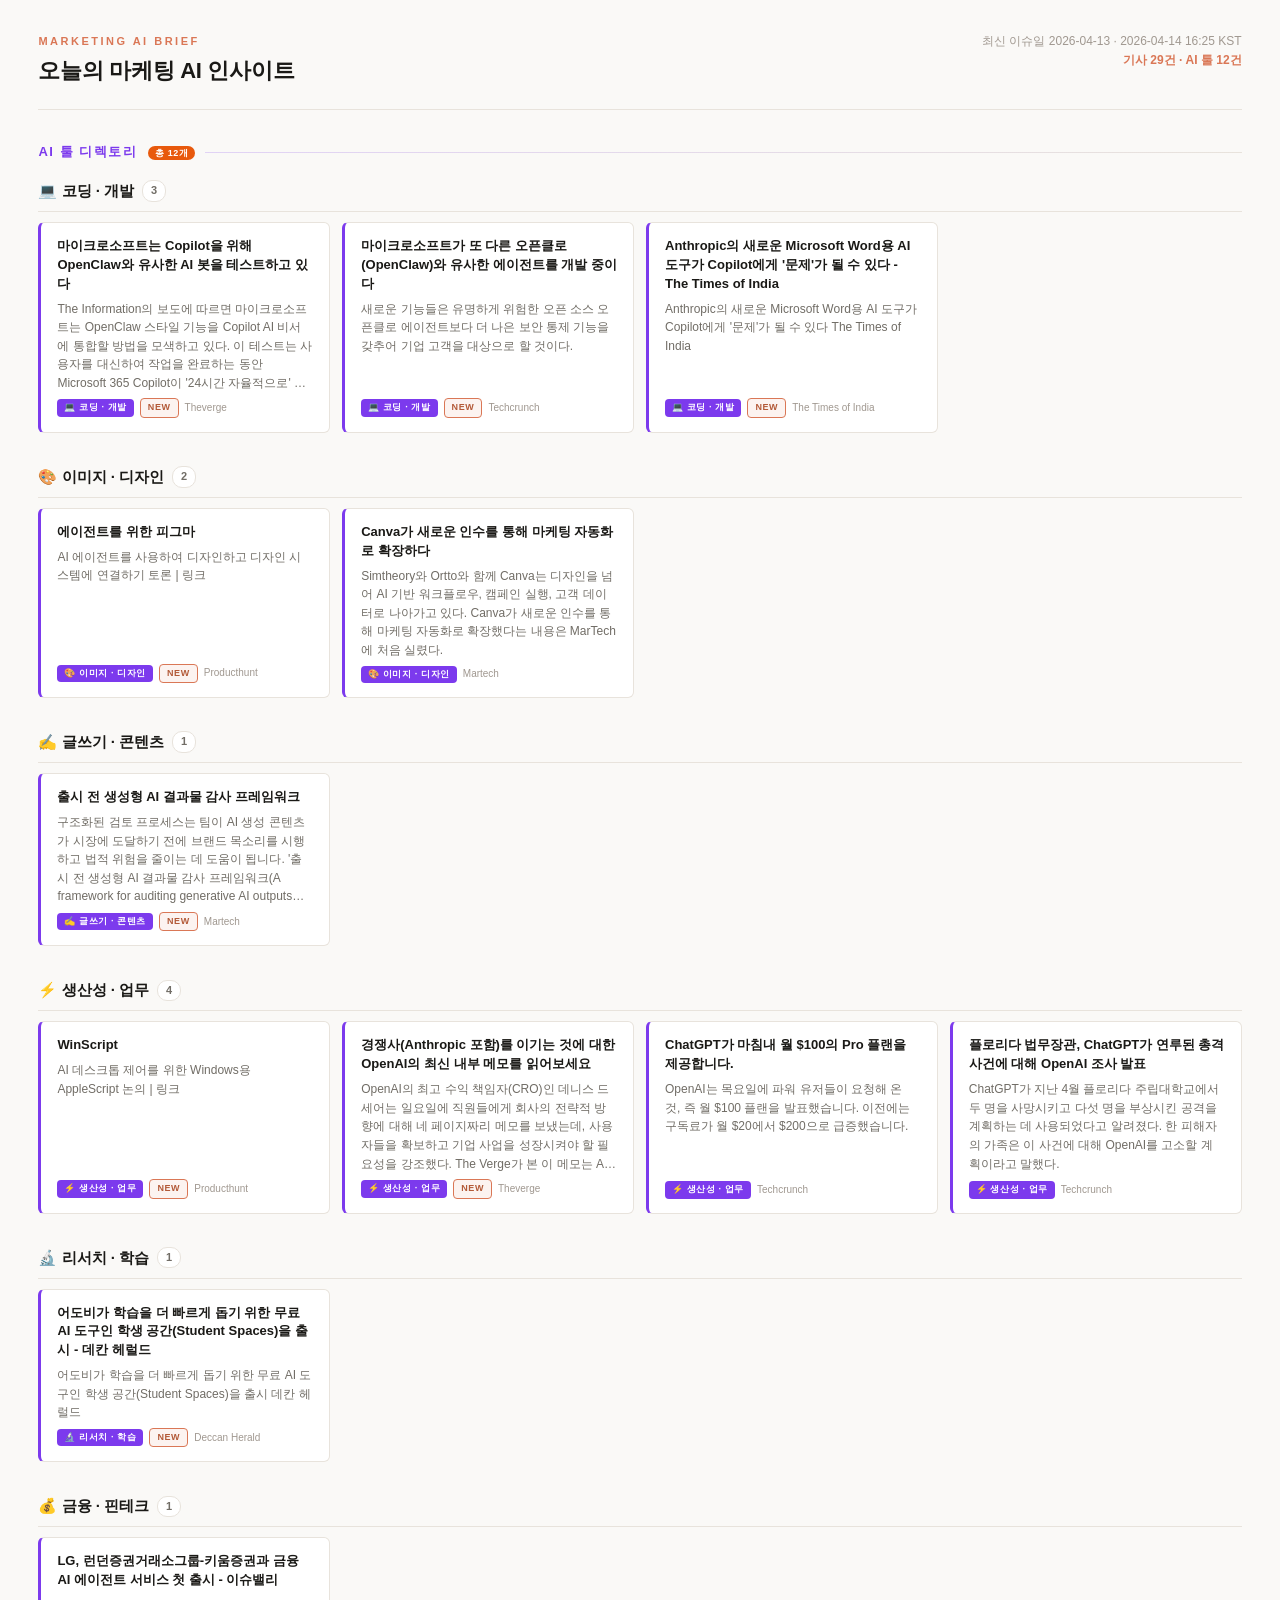
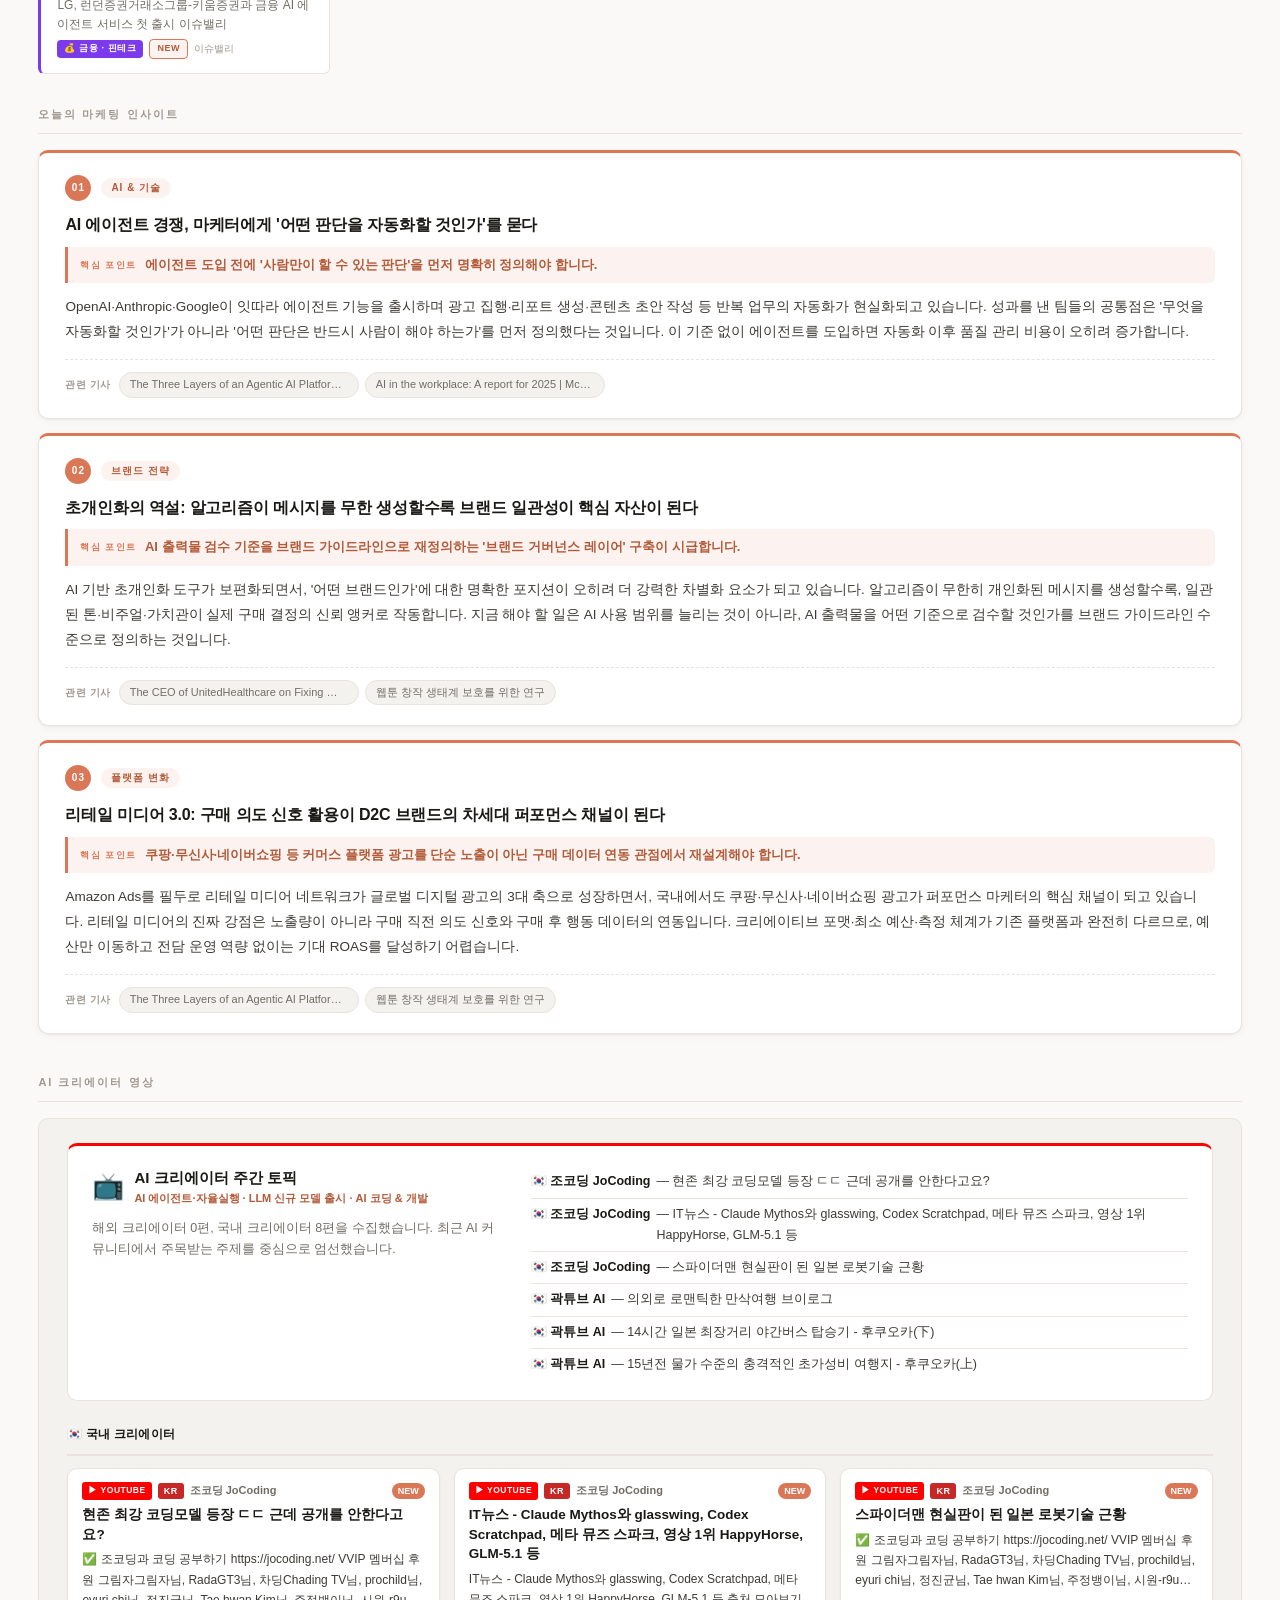
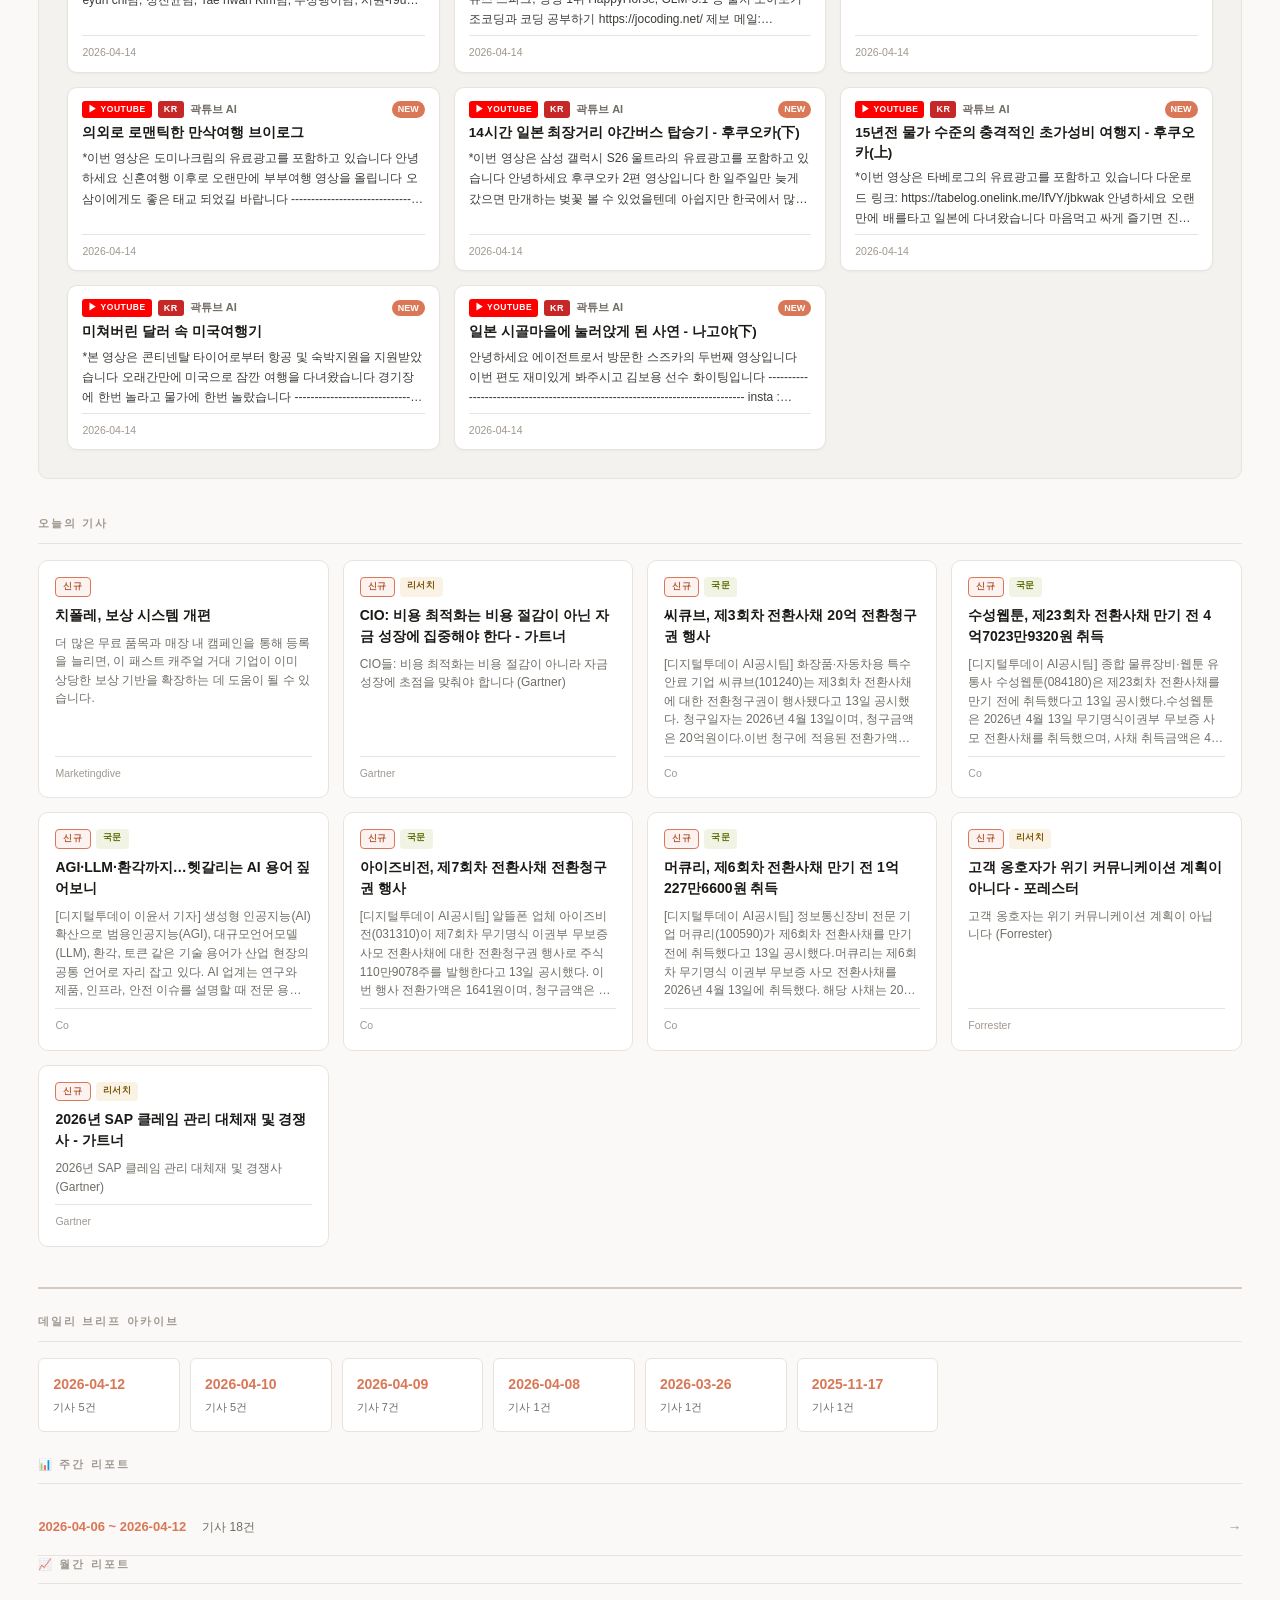
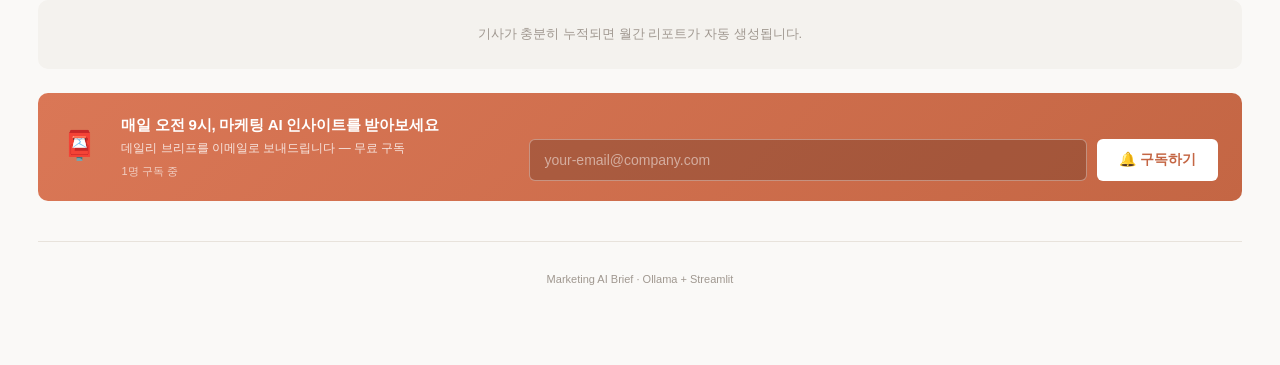
==== commit 2b4c6a46: "feat: add academic journals (Nature, Science, IEEE) + Korean tech YouTubers Made-with: Cursor" ====
--- a/docs/index.html
+++ b/docs/index.html
@@ -13,7 +13,7 @@
         <div><p class="masthead-wordmark">Marketing AI Brief</p>
         <h1 class="masthead-title">오늘의 마케팅 AI 인사이트</h1></div>
         <div class="masthead-right">
-            <p class="masthead-date">최신 이슈일 2026-04-13 · 2026-04-14 16:11 KST</p>
+            <p class="masthead-date">최신 이슈일 2026-04-13 · 2026-04-14 16:25 KST</p>
             <p class="masthead-count">기사 29건 · AI 툴 12건</p>
         </div>
     </header>
@@ -150,53 +150,21 @@
                 <span class="yt-summary-icon">📺</span>
                 <div>
                     <p class="yt-summary-title">AI 크리에이터 주간 토픽</p>
-                    <p class="yt-summary-topics">LLM 신규 모델 출시 · AI 코딩 & 개발</p>
+                    <p class="yt-summary-topics">AI 에이전트·자율실행 · LLM 신규 모델 출시 · AI 코딩 & 개발</p>
                 </div>
             </div>
-            <p class="yt-summary-desc">해외 크리에이터 2편, 국내 크리에이터 6편을 수집했습니다. 최근 AI 커뮤니티에서 주목받는 주제를 중심으로 엄선했습니다.</p>
+            <p class="yt-summary-desc">해외 크리에이터 0편, 국내 크리에이터 8편을 수집했습니다. 최근 AI 커뮤니티에서 주목받는 주제를 중심으로 엄선했습니다.</p>
         </div>
         <div class="yt-summary-right">
-            <ul class="yt-summary-list"><li><strong>🌎 Lex Fridman</strong> — Lex trains w/ Khabib Nurmagomedov | Exclusive Footage at UFC PI</li>
-<li><strong>🌎 Lex Fridman</strong> — Rick Beato: Greatest Guitarists of All Time, History &amp; Future of Music | Lex Fridman Podcast #492</li>
-<li><strong>🇰🇷 조코딩 JoCoding</strong> — 현존 최강 코딩모델 등장 ㄷㄷ 근데 공개를 안한다고요?</li>
+            <ul class="yt-summary-list"><li><strong>🇰🇷 조코딩 JoCoding</strong> — 현존 최강 코딩모델 등장 ㄷㄷ 근데 공개를 안한다고요?</li>
 <li><strong>🇰🇷 조코딩 JoCoding</strong> — IT뉴스 - Claude Mythos와 glasswing, Codex Scratchpad, 메타 뮤즈 스파크, 영상 1위 HappyHorse, GLM-5.1 등</li>
 <li><strong>🇰🇷 조코딩 JoCoding</strong> — 스파이더맨 현실판이 된 일본 로봇기술 근황</li>
-<li><strong>🇰🇷 노마드 코더 Nomad Coders</strong> — 우린 AI 안쓰냐?</li></ul>
-        </div>
-    </div>
-        
-        <div class="yt-sub-section">
-            <p class="yt-sub-label">🌎 해외 크리에이터</p>
-            <div class="yt-grid">
-    <div class="yt-card">
-        
-        <div class="yt-body">
-            <div class="yt-channel-row">
-                <span class="yt-badge">▶ YouTube</span>
-                <span class="yt-region-badge yt-region-gl">EN</span>
-                <span class="yt-channel-name">Lex Fridman</span>
-                <span class="yt-new-badge">NEW</span>
-            </div>
-            <h3 class="yt-title"><a href="https://www.youtube.com/shorts/SHlrUAkkWI0" target="_blank">Lex trains w/ Khabib Nurmagomedov | Exclusive Footage at UFC PI</a></h3>
-            <p class="yt-desc">Training with Khabib Nurmagomedov, one of the greatest fighters of all time and a great human being. This was truly an honor for me 🙏 Full video is on YouTube.</p>
-            <p class="yt-meta">2026-04-14</p>
-        </div>
-    </div>
-    <div class="yt-card">
-        <a href="https://www.youtube.com/watch?v=1SJiTwbSI58" target="_blank" class="yt-thumb-wrap"><img class="yt-thumb" src="https://img.youtube.com/vi/1SJiTwbSI58/mqdefault.jpg" alt="Rick Beato: Greatest Guitarists of All Time, History &amp; Future of Music | Lex Fridman Podcast #492" loading="lazy" onerror="this.parentElement.style.display='none'"><div class="yt-play-icon"><svg viewBox="0 0 24 24"><path d="M8 5v14l11-7z"/></svg></div></a>
-        <div class="yt-body">
-            <div class="yt-channel-row">
-                <span class="yt-badge">▶ YouTube</span>
-                <span class="yt-region-badge yt-region-gl">EN</span>
-                <span class="yt-channel-name">Lex Fridman</span>
-                <span class="yt-new-badge">NEW</span>
-            </div>
-            <h3 class="yt-title"><a href="https://www.youtube.com/watch?v=1SJiTwbSI58" target="_blank">Rick Beato: Greatest Guitarists of All Time, History &amp; Future of Music | Lex Fridman Podcast #492</a></h3>
-            <p class="yt-desc">Rick Beato is a music educator, interviewer, producer, songwriter, and a true multi-instrument musician, playing guitar, bass, cello &amp; piano. His incredible YouTube channel celebrates great musicians &amp; musical ideas, and helps millions of people fall in love with great music all over again. Thank you for listening ❤ Check out our sponsors: https://lexfridman.com/sponsors/ep492-sb See below for tim…</p>
-            <p class="yt-meta">2026-04-14</p>
-        </div>
-    </div></div>
-        </div>
+<li><strong>🇰🇷 곽튜브 AI</strong> — 의외로 로맨틱한 만삭여행 브이로그</li>
+<li><strong>🇰🇷 곽튜브 AI</strong> — 14시간 일본 최장거리 야간버스 탑승기 - 후쿠오카(下)</li>
+<li><strong>🇰🇷 곽튜브 AI</strong> — 15년전 물가 수준의 충격적인 초가성비 여행지 - 후쿠오카(上)</li></ul>
+        </div>
+    </div>
+        
         
         <div class="yt-sub-section">
             <p class="yt-yt-sub-label yt-sub-label">🇰🇷 국내 크리에이터</p>
@@ -244,44 +212,72 @@
         </div>
     </div>
     <div class="yt-card">
-        
-        <div class="yt-body">
-            <div class="yt-channel-row">
-                <span class="yt-badge">▶ YouTube</span>
-                <span class="yt-region-badge yt-region-kr">KR</span>
-                <span class="yt-channel-name">노마드 코더 Nomad Coders</span>
-                <span class="yt-new-badge">NEW</span>
-            </div>
-            <h3 class="yt-title"><a href="https://www.youtube.com/shorts/C1StQVWiz4c" target="_blank">우린 AI 안쓰냐?</a></h3>
-            <p class="yt-desc">#개발자유머</p>
-            <p class="yt-meta">2026-04-14</p>
-        </div>
-    </div>
-    <div class="yt-card">
-        
-        <div class="yt-body">
-            <div class="yt-channel-row">
-                <span class="yt-badge">▶ YouTube</span>
-                <span class="yt-region-badge yt-region-kr">KR</span>
-                <span class="yt-channel-name">노마드 코더 Nomad Coders</span>
-                <span class="yt-new-badge">NEW</span>
-            </div>
-            <h3 class="yt-title"><a href="https://www.youtube.com/shorts/Ee0PfVNr5Tg" target="_blank">또 업데이트</a></h3>
-            <p class="yt-desc">#개발자유머</p>
-            <p class="yt-meta">2026-04-14</p>
-        </div>
-    </div>
-    <div class="yt-card">
-        <a href="https://www.youtube.com/watch?v=as7cbFD3moU" target="_blank" class="yt-thumb-wrap"><img class="yt-thumb" src="https://img.youtube.com/vi/as7cbFD3moU/mqdefault.jpg" alt="GPT 앱스토어 등장 🚨 개발자에게 열린 새로운 판!" loading="lazy" onerror="this.parentElement.style.display='none'"><div class="yt-play-icon"><svg viewBox="0 0 24 24"><path d="M8 5v14l11-7z"/></svg></div></a>
-        <div class="yt-body">
-            <div class="yt-channel-row">
-                <span class="yt-badge">▶ YouTube</span>
-                <span class="yt-region-badge yt-region-kr">KR</span>
-                <span class="yt-channel-name">노마드 코더 Nomad Coders</span>
-                <span class="yt-new-badge">NEW</span>
-            </div>
-            <h3 class="yt-title"><a href="https://www.youtube.com/watch?v=as7cbFD3moU" target="_blank">GPT 앱스토어 등장 🚨 개발자에게 열린 새로운 판!</a></h3>
-            <p class="yt-desc">챗GPT 앱스토어의 시대가 열렸습니다. 구글 플레이나 앱스토어처럼 앱을 내려받아 실행하는 구조가 아니라 GPT 안에서 외부 서비스를 불러와 대화 방식으로 앱 실행 가능해요! - 그 누구보다 빠르게 배우고. 새로운 시장을 선점하세요! 챗GPT 앱 마스터클래스 ⚡️ https://nomadcoders.co/chatgpt-apps-masterclass</p>
+        <a href="https://www.youtube.com/watch?v=gPSYuwLip-g" target="_blank" class="yt-thumb-wrap"><img class="yt-thumb" src="https://img.youtube.com/vi/gPSYuwLip-g/mqdefault.jpg" alt="의외로 로맨틱한 만삭여행 브이로그" loading="lazy" onerror="this.parentElement.style.display='none'"><div class="yt-play-icon"><svg viewBox="0 0 24 24"><path d="M8 5v14l11-7z"/></svg></div></a>
+        <div class="yt-body">
+            <div class="yt-channel-row">
+                <span class="yt-badge">▶ YouTube</span>
+                <span class="yt-region-badge yt-region-kr">KR</span>
+                <span class="yt-channel-name">곽튜브 AI</span>
+                <span class="yt-new-badge">NEW</span>
+            </div>
+            <h3 class="yt-title"><a href="https://www.youtube.com/watch?v=gPSYuwLip-g" target="_blank">의외로 로맨틱한 만삭여행 브이로그</a></h3>
+            <p class="yt-desc">*이번 영상은 도미나크림의 유료광고를 포함하고 있습니다 안녕하세요 신혼여행 이후로 오랜만에 부부여행 영상을 올립니다 오삼이에게도 좋은 태교 되었길 바랍니다 ---------------------------------------------------------------------------- ✅기미와 색소침착 고민이 시작될 때 도미나 해보세요! 자외선으로 인해 생성되는 멜라닌 색소 &quot;일상적인 색소침착부터, 기미까지&quot; 고민되는 부위에 사용하는 치료 크림 ✔도미나크림(히드로퀴논 4%) ✔도미나라이트크림(히드로퀴논2%) 사용법 기초 스킨 후 기미, 색소침착 부위에 1일 1~2회 도포 광고심의필 :2026-1799-006400 [가까운 약국 찾기] https://www.taiguk.co.kr/store/list.j…</p>
+            <p class="yt-meta">2026-04-14</p>
+        </div>
+    </div>
+    <div class="yt-card">
+        <a href="https://www.youtube.com/watch?v=rIT42al2QiY" target="_blank" class="yt-thumb-wrap"><img class="yt-thumb" src="https://img.youtube.com/vi/rIT42al2QiY/mqdefault.jpg" alt="14시간 일본 최장거리 야간버스 탑승기 - 후쿠오카(下)" loading="lazy" onerror="this.parentElement.style.display='none'"><div class="yt-play-icon"><svg viewBox="0 0 24 24"><path d="M8 5v14l11-7z"/></svg></div></a>
+        <div class="yt-body">
+            <div class="yt-channel-row">
+                <span class="yt-badge">▶ YouTube</span>
+                <span class="yt-region-badge yt-region-kr">KR</span>
+                <span class="yt-channel-name">곽튜브 AI</span>
+                <span class="yt-new-badge">NEW</span>
+            </div>
+            <h3 class="yt-title"><a href="https://www.youtube.com/watch?v=rIT42al2QiY" target="_blank">14시간 일본 최장거리 야간버스 탑승기 - 후쿠오카(下)</a></h3>
+            <p class="yt-desc">*이번 영상은 삼성 갤럭시 S26 울트라의 유료광고를 포함하고 있습니다 안녕하세요 후쿠오카 2편 영상입니다 한 일주일만 늦게 갔으면 만개하는 벚꽃 볼 수 있었을텐데 아쉽지만 한국에서 많이 보도록 하겠습니다 ✔️&#x27;New 갤럭시 AI 구독클럽&#x27; 가입시 최대 50% 잔존가 보상! (*울트라 기준 반납시 최대 잔존가 보상금액 약 94만원, 12개월형, 구독료 감안) ✔️ 갤럭시 버즈4 시리즈 10%, 케이스&amp;액세서리 30% 할인 쿠폰까지 ✔️ 갤럭시 S26 시리즈 구매하러 가기 : https://www.samsung.com/sec/smartphones/galaxy-s26-secret/buy/?samsungstore=00050185 #갤럭시S26 #갤럭시S26울트라 #갤럭시AI #GalaxyS26ultra #갤럭시 …</p>
+            <p class="yt-meta">2026-04-14</p>
+        </div>
+    </div>
+    <div class="yt-card">
+        <a href="https://www.youtube.com/watch?v=1VLVU37_U6Y" target="_blank" class="yt-thumb-wrap"><img class="yt-thumb" src="https://img.youtube.com/vi/1VLVU37_U6Y/mqdefault.jpg" alt="15년전 물가 수준의 충격적인 초가성비 여행지 - 후쿠오카(上)" loading="lazy" onerror="this.parentElement.style.display='none'"><div class="yt-play-icon"><svg viewBox="0 0 24 24"><path d="M8 5v14l11-7z"/></svg></div></a>
+        <div class="yt-body">
+            <div class="yt-channel-row">
+                <span class="yt-badge">▶ YouTube</span>
+                <span class="yt-region-badge yt-region-kr">KR</span>
+                <span class="yt-channel-name">곽튜브 AI</span>
+                <span class="yt-new-badge">NEW</span>
+            </div>
+            <h3 class="yt-title"><a href="https://www.youtube.com/watch?v=1VLVU37_U6Y" target="_blank">15년전 물가 수준의 충격적인 초가성비 여행지 - 후쿠오카(上)</a></h3>
+            <p class="yt-desc">*이번 영상은 타베로그의 유료광고를 포함하고 있습니다 다운로드 링크: https://tabelog.onelink.me/IfVY/jbkwak 안녕하세요 오랜만에 배를타고 일본에 다녀왔습니다 마음먹고 싸게 즐기면 진짜 더 저렴하게도 즐길 수 있을 것 같습니다 ------------------------------------------------------------------------------- insta : @jbkwak mail : wnsqls3@gmail.com 촬영장비 : 오즈모 액션 5 프로 편집 : 맥북프로 16인치, 파이널컷 X 음원 : Epidemic sound&amp;Artlist</p>
+            <p class="yt-meta">2026-04-14</p>
+        </div>
+    </div>
+    <div class="yt-card">
+        <a href="https://www.youtube.com/watch?v=mpR_HcJ3Szc" target="_blank" class="yt-thumb-wrap"><img class="yt-thumb" src="https://img.youtube.com/vi/mpR_HcJ3Szc/mqdefault.jpg" alt="미쳐버린 달러 속 미국여행기" loading="lazy" onerror="this.parentElement.style.display='none'"><div class="yt-play-icon"><svg viewBox="0 0 24 24"><path d="M8 5v14l11-7z"/></svg></div></a>
+        <div class="yt-body">
+            <div class="yt-channel-row">
+                <span class="yt-badge">▶ YouTube</span>
+                <span class="yt-region-badge yt-region-kr">KR</span>
+                <span class="yt-channel-name">곽튜브 AI</span>
+                <span class="yt-new-badge">NEW</span>
+            </div>
+            <h3 class="yt-title"><a href="https://www.youtube.com/watch?v=mpR_HcJ3Szc" target="_blank">미쳐버린 달러 속 미국여행기</a></h3>
+            <p class="yt-desc">*본 영상은 콘티넨탈 타이어로부터 항공 및 숙박지원을 지원받았습니다 오래간만에 미국으로 잠깐 여행을 다녀왔습니다 경기장에 한번 놀라고 물가에 한번 놀랐습니다 ------------------------------------------------------------------------------- insta : @jbkwak mail : wnsqls3@gmail.com 촬영장비 : 오즈모 액션 5 프로 편집 : 맥북프로 16인치, 파이널컷 X 음원 : Epidemic sound&amp;Artlist</p>
+            <p class="yt-meta">2026-04-14</p>
+        </div>
+    </div>
+    <div class="yt-card">
+        <a href="https://www.youtube.com/watch?v=M7JegeMyHes" target="_blank" class="yt-thumb-wrap"><img class="yt-thumb" src="https://img.youtube.com/vi/M7JegeMyHes/mqdefault.jpg" alt="일본 시골마을에 눌러앉게 된 사연 - 나고야(下)" loading="lazy" onerror="this.parentElement.style.display='none'"><div class="yt-play-icon"><svg viewBox="0 0 24 24"><path d="M8 5v14l11-7z"/></svg></div></a>
+        <div class="yt-body">
+            <div class="yt-channel-row">
+                <span class="yt-badge">▶ YouTube</span>
+                <span class="yt-region-badge yt-region-kr">KR</span>
+                <span class="yt-channel-name">곽튜브 AI</span>
+                <span class="yt-new-badge">NEW</span>
+            </div>
+            <h3 class="yt-title"><a href="https://www.youtube.com/watch?v=M7JegeMyHes" target="_blank">일본 시골마을에 눌러앉게 된 사연 - 나고야(下)</a></h3>
+            <p class="yt-desc">안녕하세요 에이전트로서 방문한 스즈카의 두번째 영상입니다 이번 편도 재미있게 봐주시고 김보용 선수 화이팅입니다 ------------------------------------------------------------------------------- insta : @jbkwak mail : wnsqls3@gmail.com 촬영장비 : 오즈모 액션 5 프로 편집 : 맥북프로 16인치, 파이널컷 X 음원 : Epidemic sound&amp;Artlist</p>
             <p class="yt-meta">2026-04-14</p>
         </div>
     </div></div>
@@ -292,14 +288,14 @@
     <div class="article-grid">
         <div class="article-card">
             <div class="article-badges"><span class="badge badge-new">신규</span></div>
-            <p class="article-title"><a href="https://www.marketingdive.com/news/chipotle-rewards-relaunch-freepotle-returns/817317/" target="_blank">치폴레가 보상 시스템을 개편하다</a></p>
-            <p class="ai-tool-desc">더 많은 무료 상품과 매장 캠페인을 통해 등록을 늘리면 패스트 캐주얼 거대 기업이 이미 상당한 보상 기반을 확장하는 데 도움이 될 수 있습니다.</p>
+            <p class="article-title"><a href="https://www.marketingdive.com/news/chipotle-rewards-relaunch-freepotle-returns/817317/" target="_blank">치폴레, 보상 시스템 개편</a></p>
+            <p class="ai-tool-desc">더 많은 무료 품목과 매장 내 캠페인을 통해 등록을 늘리면, 이 패스트 캐주얼 거대 기업이 이미 상당한 보상 기반을 확장하는 데 도움이 될 수 있습니다.</p>
             <div class="article-meta"><span>Marketingdive</span></div>
         </div>
         <div class="article-card">
             <div class="article-badges"><span class="badge badge-new">신규</span><span class="badge badge-research">리서치</span></div>
-            <p class="article-title"><a href="https://news.google.com/rss/articles/CBMiZ0FVX3lxTE5iOGdUMnR1cWk0dXFxem1nbFhMMnJyZzVHYk5fZFB4MHJOV09fZjg3Nmh6Q0dpNm10T0JnMHJaM0l6Rm1yVFBveC1KaDQ4QjZtTjY0WUlmUzdYd3dJek5xZDhsWjFzWjQ?oc=5" target="_blank">CIO들: 비용 절감이 아닌 자금 성장에 비용 최적화를 집중하라 - 가트너</a></p>
-            <p class="ai-tool-desc">CIO들: 비용 최적화에 있어 비용 절감이 아닌 자금 성장에 집중하라 (Gartner)</p>
+            <p class="article-title"><a href="https://news.google.com/rss/articles/CBMiZ0FVX3lxTE5iOGdUMnR1cWk0dXFxem1nbFhMMnJyZzVHYk5fZFB4MHJOV09fZjg3Nmh6Q0dpNm10T0JnMHJaM0l6Rm1yVFBveC1KaDQ4QjZtTjY0WUlmUzdYd3dJek5xZDhsWjFzWjQ?oc=5" target="_blank">CIO: 비용 최적화는 비용 절감이 아닌 자금 성장에 집중해야 한다 - 가트너</a></p>
+            <p class="ai-tool-desc">CIO들: 비용 최적화는 비용 절감이 아니라 자금 성장에 초점을 맞춰야 합니다 (Gartner)</p>
             <div class="article-meta"><span>Gartner</span></div>
         </div>
         <div class="article-card">
@@ -335,13 +331,13 @@
         <div class="article-card">
             <div class="article-badges"><span class="badge badge-new">신규</span><span class="badge badge-research">리서치</span></div>
             <p class="article-title"><a href="https://news.google.com/rss/articles/[base64]?oc=5" target="_blank">고객 옹호자가 위기 커뮤니케이션 계획이 아니다 - 포레스터</a></p>
-            <p class="ai-tool-desc">고객 옹호자가 위기 소통 계획이 아니다 (Forrester)</p>
+            <p class="ai-tool-desc">고객 옹호자는 위기 커뮤니케이션 계획이 아닙니다 (Forrester)</p>
             <div class="article-meta"><span>Forrester</span></div>
         </div>
         <div class="article-card">
             <div class="article-badges"><span class="badge badge-new">신규</span><span class="badge badge-research">리서치</span></div>
-            <p class="article-title"><a href="https://news.google.com/rss/articles/CBMif0FVX3lxTE0tR1EydzJ1ZWdfREQwTkljNy1rYXhIRFg1aXgyQVdOdlNhY0RUYlptVkhZY1hQbUxMN0VGZ1dKRUQ4cjlueUJMSDc4U3RETTdTQjNJVzBKdG9aMVVMcld0VERaak1XS1QtdjlTa004LUYzNnFkSDRWamVEbGMwNWc?oc=5" target="_blank">2026년 최고의 SAP 클레임 관리 대안 및 경쟁사 - 가트너</a></p>
-            <p class="ai-tool-desc">2026년 SAP 클레임 관리 대안 및 경쟁사 (Gartner)</p>
+            <p class="article-title"><a href="https://news.google.com/rss/articles/CBMif0FVX3lxTE0tR1EydzJ1ZWdfREQwTkljNy1rYXhIRFg1aXgyQVdOdlNhY0RUYlptVkhZY1hQbUxMN0VGZ1dKRUQ4cjlueUJMSDc4U3RETTdTQjNJVzBKdG9aMVVMcld0VERaak1XS1QtdjlTa004LUYzNnFkSDRWamVEbGMwNWc?oc=5" target="_blank">2026년 SAP 클레임 관리 대체재 및 경쟁사 - 가트너</a></p>
+            <p class="ai-tool-desc">2026년 SAP 클레임 관리 대체재 및 경쟁사 (Gartner)</p>
             <div class="article-meta"><span>Gartner</span></div>
         </div></div>
     
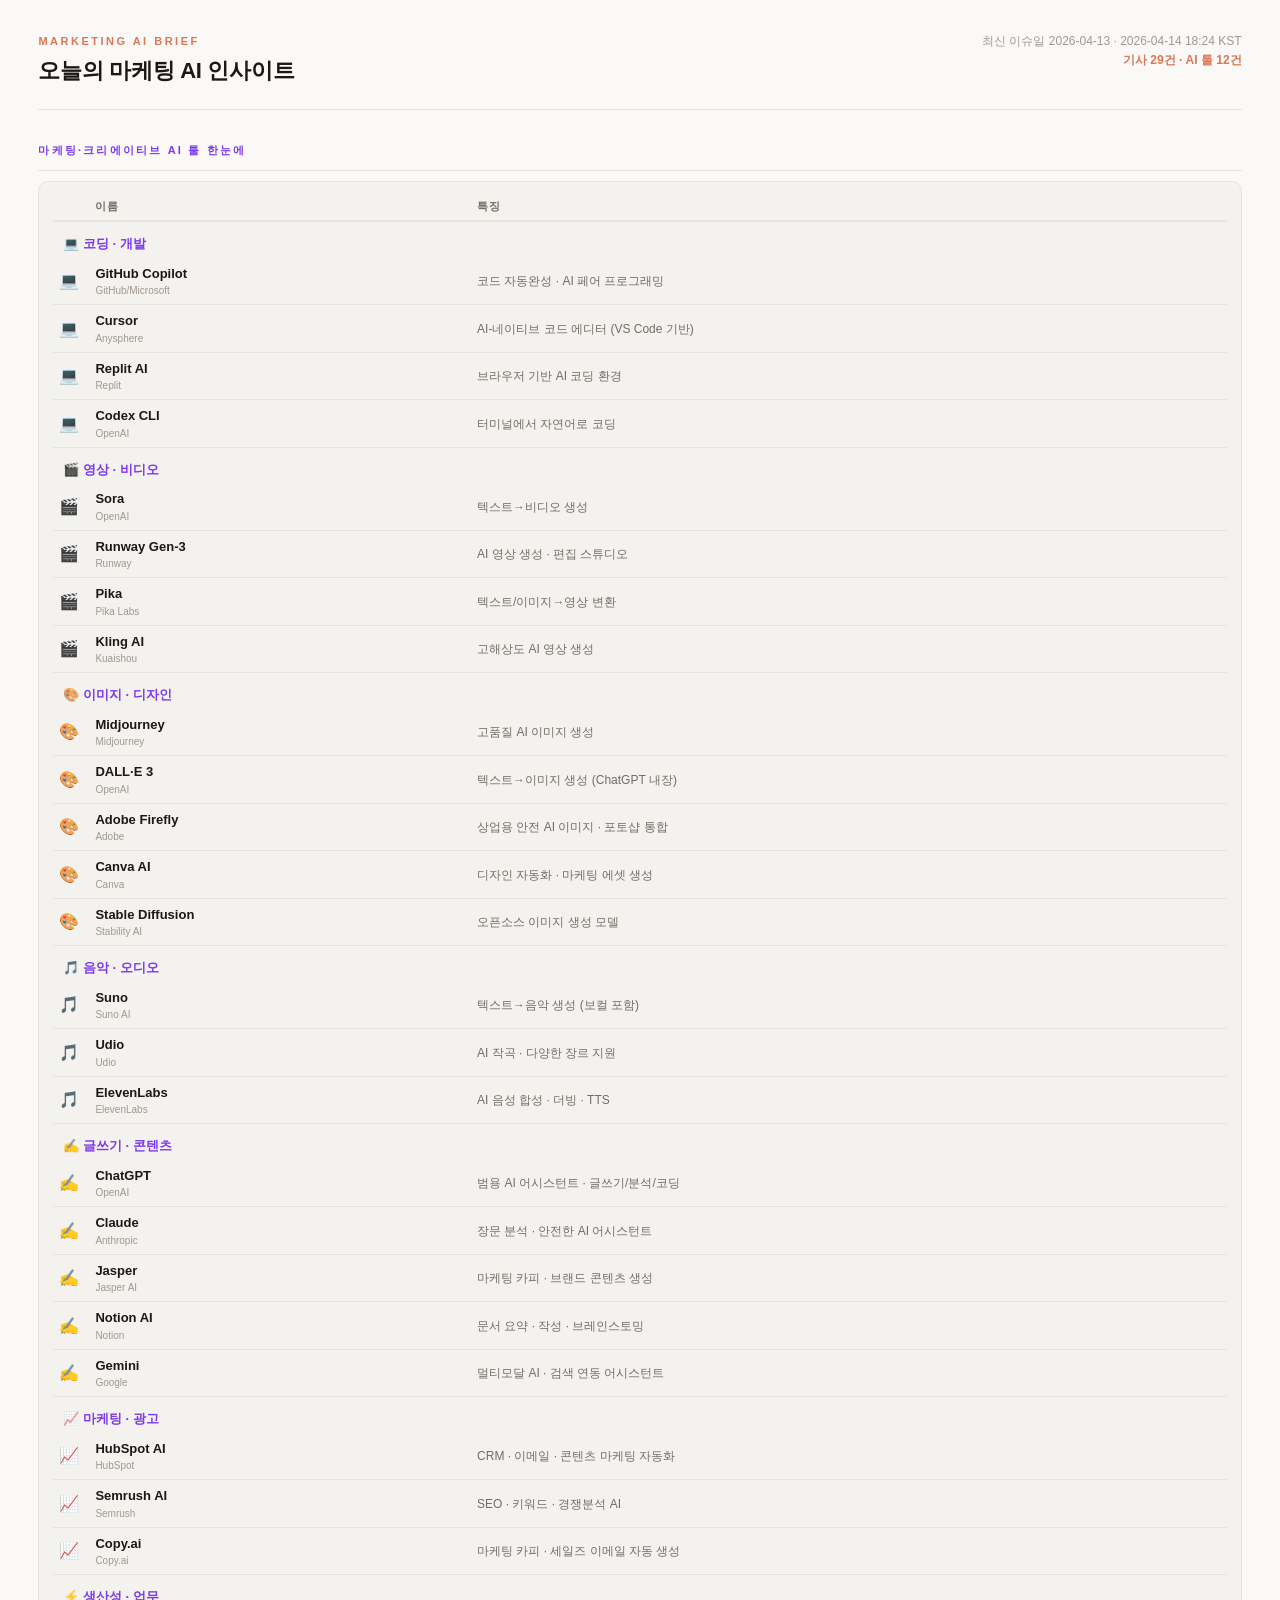
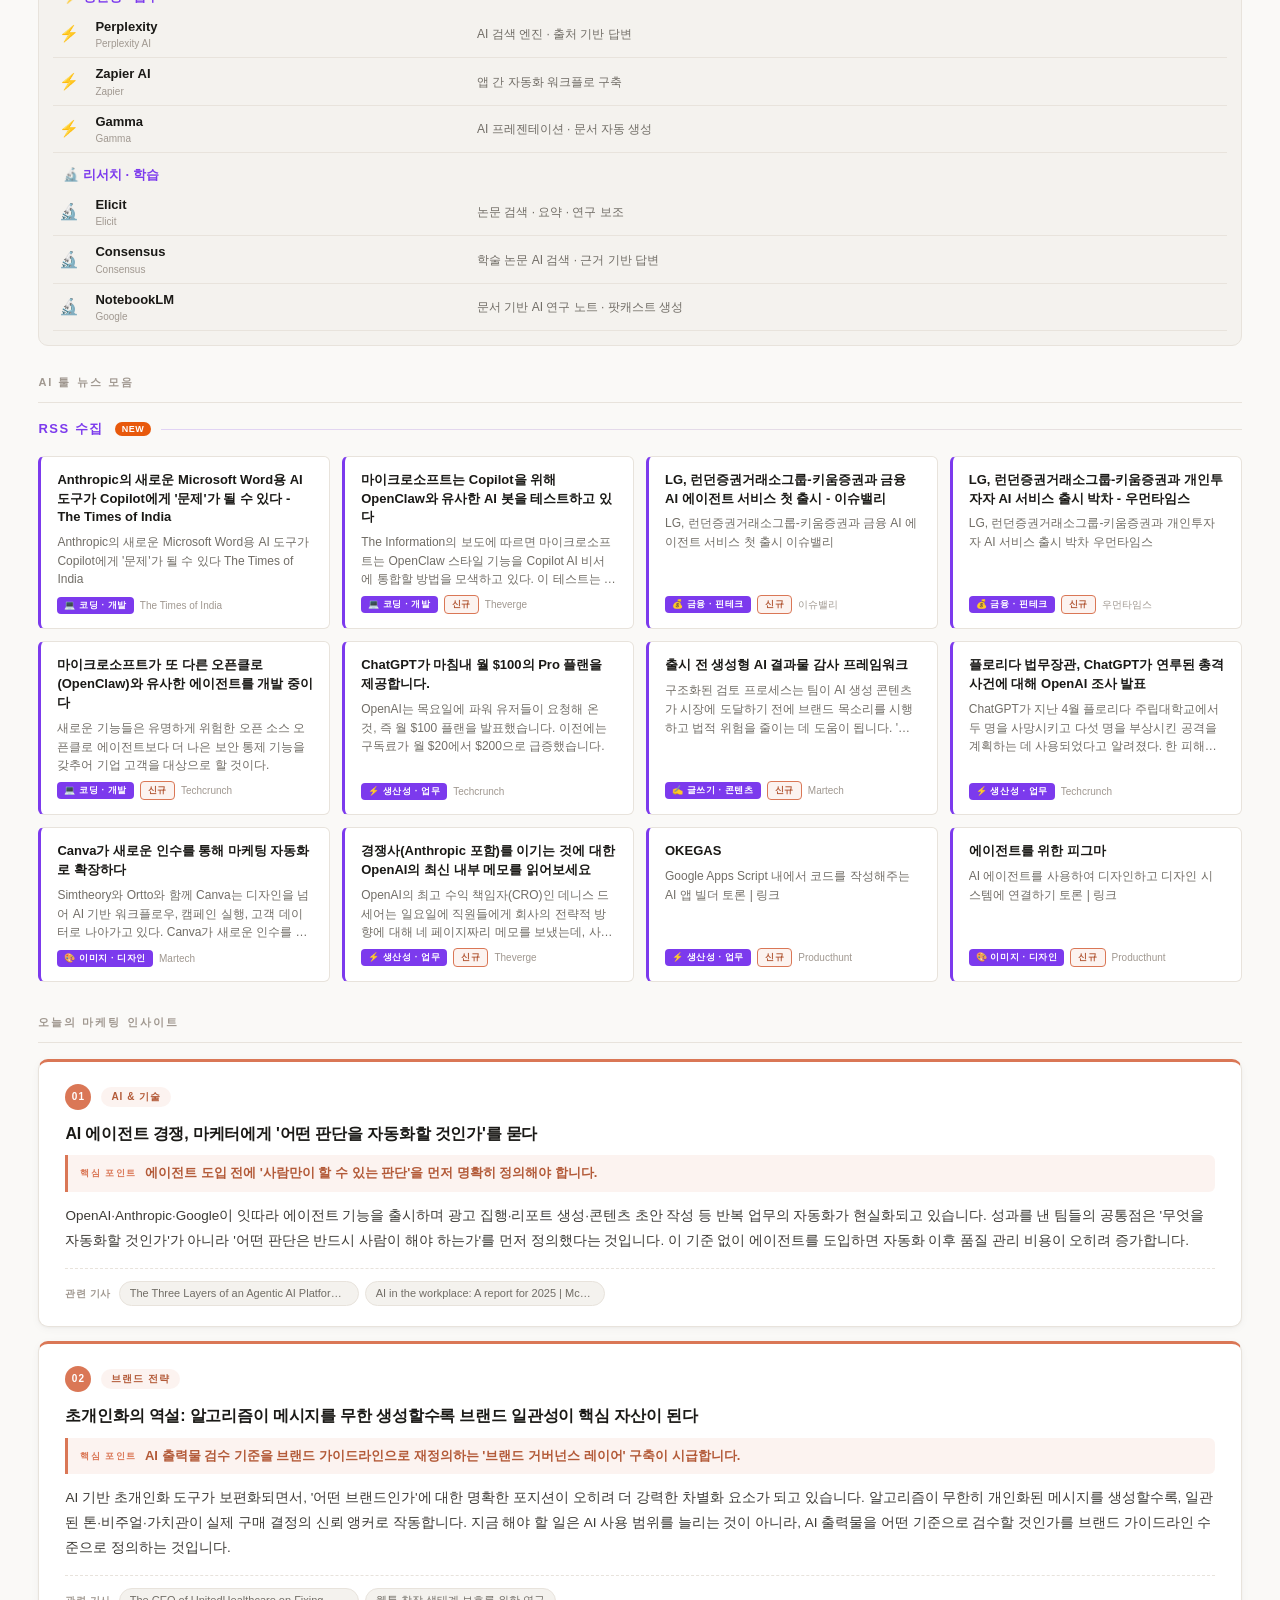
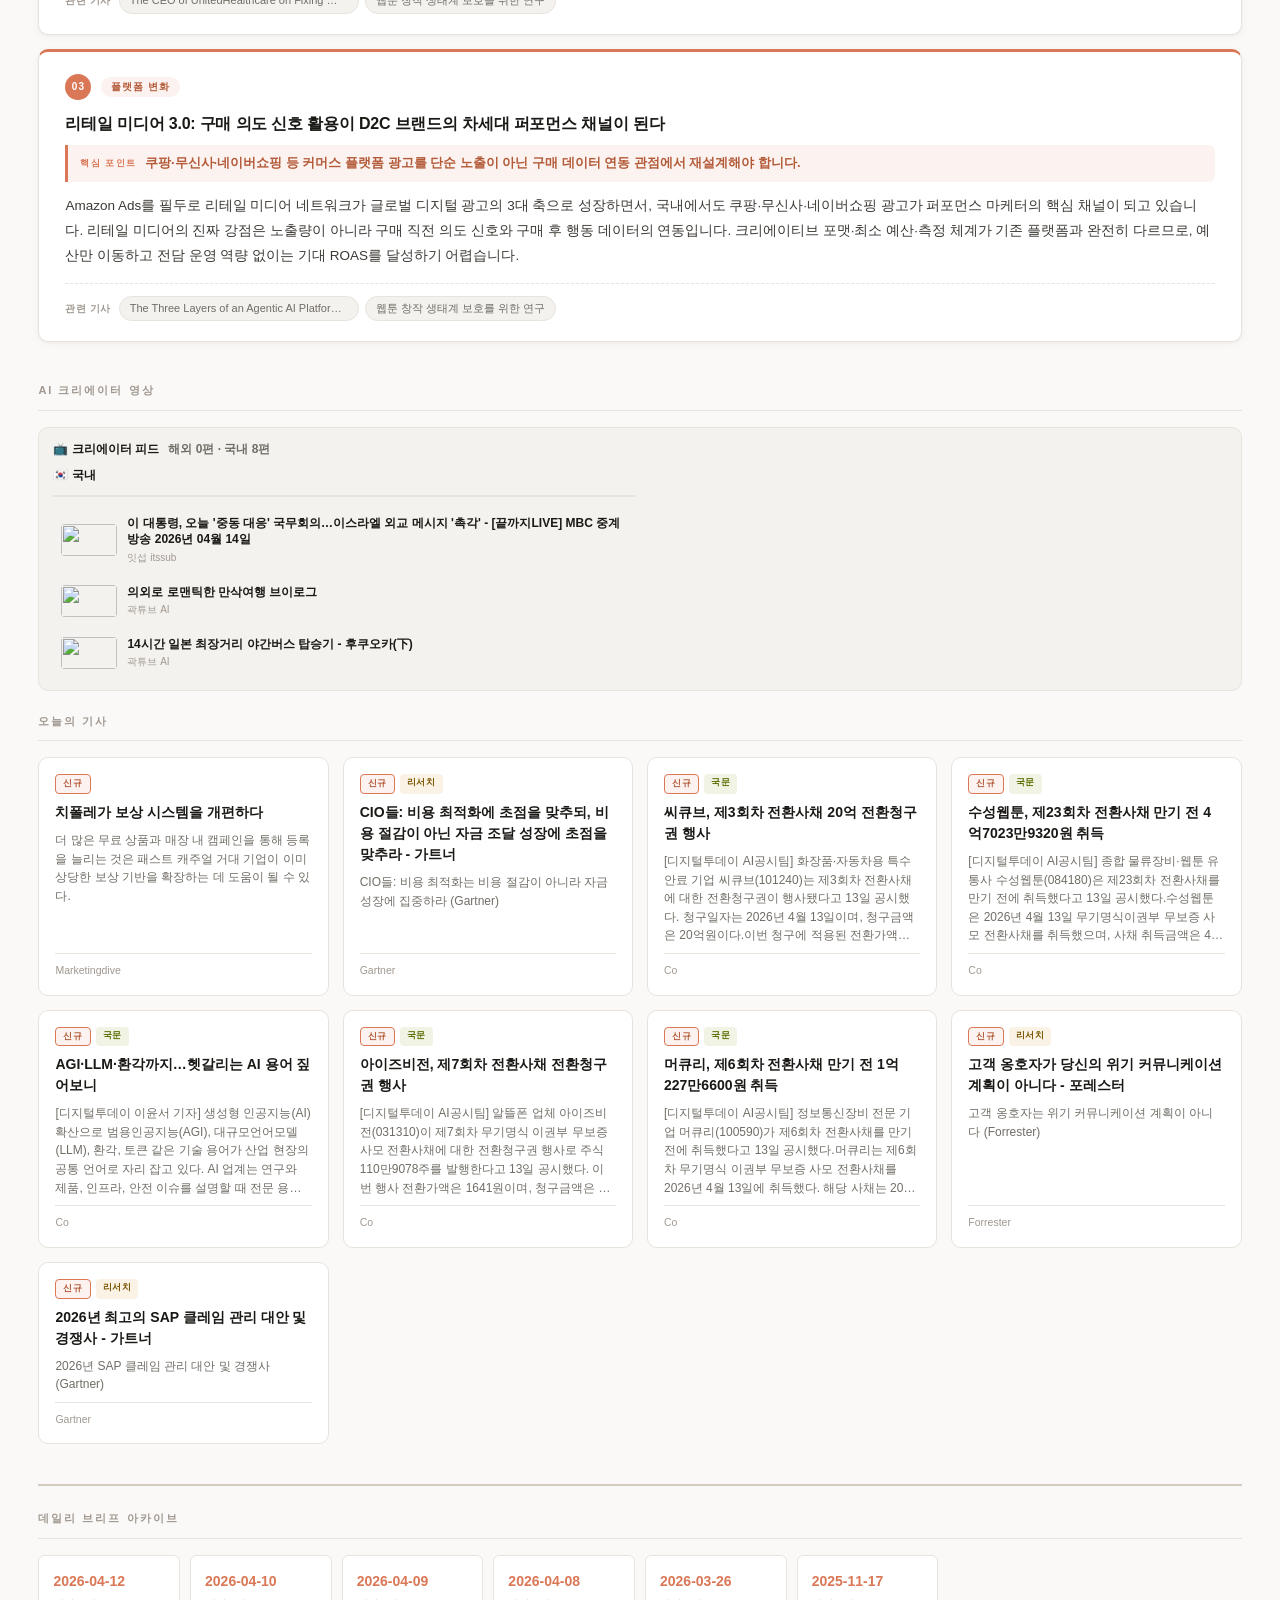
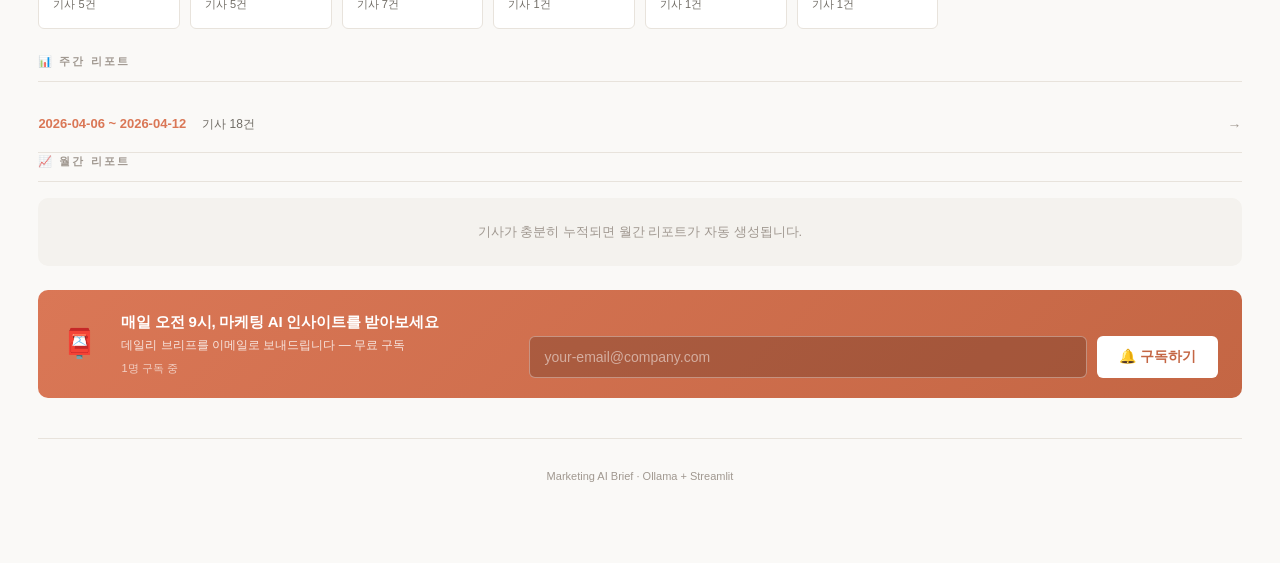
==== commit c926f1ea: "feat: tool directory table on top, unified AI tool news, compact YouTube Made-with: Cursor" ====
--- a/docs/index.html
+++ b/docs/index.html
@@ -13,99 +13,201 @@
         <div><p class="masthead-wordmark">Marketing AI Brief</p>
         <h1 class="masthead-title">오늘의 마케팅 AI 인사이트</h1></div>
         <div class="masthead-right">
-            <p class="masthead-date">최신 이슈일 2026-04-13 · 2026-04-14 16:25 KST</p>
+            <p class="masthead-date">최신 이슈일 2026-04-13 · 2026-04-14 18:24 KST</p>
             <p class="masthead-count">기사 29건 · AI 툴 12건</p>
         </div>
     </header>
     
-    <div class="ai-tools-header">
-        <span class="ai-tools-label">AI 툴 디렉토리 <span style="background:#E8590C;color:#fff;font-size:9px;font-weight:800;padding:2px 7px;border-radius:10px;margin-left:6px;letter-spacing:.5px;vertical-align:middle">총 12개</span></span>
-        <div class="ai-tools-line"></div>
+    <p class="section-label section-label-hero">마케팅·크리에이티브 AI 툴 한눈에</p>
+    <div class="tool-dir-wrap tool-dir-hero">
+        <table class="tool-dir-table">
+            <thead><tr><th class="dir-th-icon"></th><th>이름</th><th>특징</th></tr></thead>
+            <tbody><tr class="dir-cat-row"><td colspan="3">💻 코딩 · 개발</td></tr><tr>
+                <td class="dir-icon">💻</td>
+                <td class="dir-name"><a href="https://github.com/features/copilot" target="_blank">GitHub Copilot</a><span class="dir-maker">GitHub/Microsoft</span></td>
+                <td class="dir-desc">코드 자동완성 · AI 페어 프로그래밍</td>
+            </tr><tr>
+                <td class="dir-icon">💻</td>
+                <td class="dir-name"><a href="https://cursor.com" target="_blank">Cursor</a><span class="dir-maker">Anysphere</span></td>
+                <td class="dir-desc">AI-네이티브 코드 에디터 (VS Code 기반)</td>
+            </tr><tr>
+                <td class="dir-icon">💻</td>
+                <td class="dir-name"><a href="https://replit.com" target="_blank">Replit AI</a><span class="dir-maker">Replit</span></td>
+                <td class="dir-desc">브라우저 기반 AI 코딩 환경</td>
+            </tr><tr>
+                <td class="dir-icon">💻</td>
+                <td class="dir-name"><a href="https://openai.com/index/codex/" target="_blank">Codex CLI</a><span class="dir-maker">OpenAI</span></td>
+                <td class="dir-desc">터미널에서 자연어로 코딩</td>
+            </tr><tr class="dir-cat-row"><td colspan="3">🎬 영상 · 비디오</td></tr><tr>
+                <td class="dir-icon">🎬</td>
+                <td class="dir-name"><a href="https://openai.com/sora" target="_blank">Sora</a><span class="dir-maker">OpenAI</span></td>
+                <td class="dir-desc">텍스트→비디오 생성</td>
+            </tr><tr>
+                <td class="dir-icon">🎬</td>
+                <td class="dir-name"><a href="https://runway.ml" target="_blank">Runway Gen-3</a><span class="dir-maker">Runway</span></td>
+                <td class="dir-desc">AI 영상 생성 · 편집 스튜디오</td>
+            </tr><tr>
+                <td class="dir-icon">🎬</td>
+                <td class="dir-name"><a href="https://pika.art" target="_blank">Pika</a><span class="dir-maker">Pika Labs</span></td>
+                <td class="dir-desc">텍스트/이미지→영상 변환</td>
+            </tr><tr>
+                <td class="dir-icon">🎬</td>
+                <td class="dir-name"><a href="https://kling.kuaishou.com" target="_blank">Kling AI</a><span class="dir-maker">Kuaishou</span></td>
+                <td class="dir-desc">고해상도 AI 영상 생성</td>
+            </tr><tr class="dir-cat-row"><td colspan="3">🎨 이미지 · 디자인</td></tr><tr>
+                <td class="dir-icon">🎨</td>
+                <td class="dir-name"><a href="https://midjourney.com" target="_blank">Midjourney</a><span class="dir-maker">Midjourney</span></td>
+                <td class="dir-desc">고품질 AI 이미지 생성</td>
+            </tr><tr>
+                <td class="dir-icon">🎨</td>
+                <td class="dir-name"><a href="https://openai.com/dall-e-3" target="_blank">DALL·E 3</a><span class="dir-maker">OpenAI</span></td>
+                <td class="dir-desc">텍스트→이미지 생성 (ChatGPT 내장)</td>
+            </tr><tr>
+                <td class="dir-icon">🎨</td>
+                <td class="dir-name"><a href="https://firefly.adobe.com" target="_blank">Adobe Firefly</a><span class="dir-maker">Adobe</span></td>
+                <td class="dir-desc">상업용 안전 AI 이미지 · 포토샵 통합</td>
+            </tr><tr>
+                <td class="dir-icon">🎨</td>
+                <td class="dir-name"><a href="https://canva.com" target="_blank">Canva AI</a><span class="dir-maker">Canva</span></td>
+                <td class="dir-desc">디자인 자동화 · 마케팅 에셋 생성</td>
+            </tr><tr>
+                <td class="dir-icon">🎨</td>
+                <td class="dir-name"><a href="https://stability.ai" target="_blank">Stable Diffusion</a><span class="dir-maker">Stability AI</span></td>
+                <td class="dir-desc">오픈소스 이미지 생성 모델</td>
+            </tr><tr class="dir-cat-row"><td colspan="3">🎵 음악 · 오디오</td></tr><tr>
+                <td class="dir-icon">🎵</td>
+                <td class="dir-name"><a href="https://suno.com" target="_blank">Suno</a><span class="dir-maker">Suno AI</span></td>
+                <td class="dir-desc">텍스트→음악 생성 (보컬 포함)</td>
+            </tr><tr>
+                <td class="dir-icon">🎵</td>
+                <td class="dir-name"><a href="https://udio.com" target="_blank">Udio</a><span class="dir-maker">Udio</span></td>
+                <td class="dir-desc">AI 작곡 · 다양한 장르 지원</td>
+            </tr><tr>
+                <td class="dir-icon">🎵</td>
+                <td class="dir-name"><a href="https://elevenlabs.io" target="_blank">ElevenLabs</a><span class="dir-maker">ElevenLabs</span></td>
+                <td class="dir-desc">AI 음성 합성 · 더빙 · TTS</td>
+            </tr><tr class="dir-cat-row"><td colspan="3">✍️ 글쓰기 · 콘텐츠</td></tr><tr>
+                <td class="dir-icon">✍️</td>
+                <td class="dir-name"><a href="https://chat.openai.com" target="_blank">ChatGPT</a><span class="dir-maker">OpenAI</span></td>
+                <td class="dir-desc">범용 AI 어시스턴트 · 글쓰기/분석/코딩</td>
+            </tr><tr>
+                <td class="dir-icon">✍️</td>
+                <td class="dir-name"><a href="https://claude.ai" target="_blank">Claude</a><span class="dir-maker">Anthropic</span></td>
+                <td class="dir-desc">장문 분석 · 안전한 AI 어시스턴트</td>
+            </tr><tr>
+                <td class="dir-icon">✍️</td>
+                <td class="dir-name"><a href="https://jasper.ai" target="_blank">Jasper</a><span class="dir-maker">Jasper AI</span></td>
+                <td class="dir-desc">마케팅 카피 · 브랜드 콘텐츠 생성</td>
+            </tr><tr>
+                <td class="dir-icon">✍️</td>
+                <td class="dir-name"><a href="https://notion.so/product/ai" target="_blank">Notion AI</a><span class="dir-maker">Notion</span></td>
+                <td class="dir-desc">문서 요약 · 작성 · 브레인스토밍</td>
+            </tr><tr>
+                <td class="dir-icon">✍️</td>
+                <td class="dir-name"><a href="https://gemini.google.com" target="_blank">Gemini</a><span class="dir-maker">Google</span></td>
+                <td class="dir-desc">멀티모달 AI · 검색 연동 어시스턴트</td>
+            </tr><tr class="dir-cat-row"><td colspan="3">📈 마케팅 · 광고</td></tr><tr>
+                <td class="dir-icon">📈</td>
+                <td class="dir-name"><a href="https://hubspot.com" target="_blank">HubSpot AI</a><span class="dir-maker">HubSpot</span></td>
+                <td class="dir-desc">CRM · 이메일 · 콘텐츠 마케팅 자동화</td>
+            </tr><tr>
+                <td class="dir-icon">📈</td>
+                <td class="dir-name"><a href="https://semrush.com" target="_blank">Semrush AI</a><span class="dir-maker">Semrush</span></td>
+                <td class="dir-desc">SEO · 키워드 · 경쟁분석 AI</td>
+            </tr><tr>
+                <td class="dir-icon">📈</td>
+                <td class="dir-name"><a href="https://copy.ai" target="_blank">Copy.ai</a><span class="dir-maker">Copy.ai</span></td>
+                <td class="dir-desc">마케팅 카피 · 세일즈 이메일 자동 생성</td>
+            </tr><tr class="dir-cat-row"><td colspan="3">⚡ 생산성 · 업무</td></tr><tr>
+                <td class="dir-icon">⚡</td>
+                <td class="dir-name"><a href="https://perplexity.ai" target="_blank">Perplexity</a><span class="dir-maker">Perplexity AI</span></td>
+                <td class="dir-desc">AI 검색 엔진 · 출처 기반 답변</td>
+            </tr><tr>
+                <td class="dir-icon">⚡</td>
+                <td class="dir-name"><a href="https://zapier.com" target="_blank">Zapier AI</a><span class="dir-maker">Zapier</span></td>
+                <td class="dir-desc">앱 간 자동화 워크플로 구축</td>
+            </tr><tr>
+                <td class="dir-icon">⚡</td>
+                <td class="dir-name"><a href="https://gamma.app" target="_blank">Gamma</a><span class="dir-maker">Gamma</span></td>
+                <td class="dir-desc">AI 프레젠테이션 · 문서 자동 생성</td>
+            </tr><tr class="dir-cat-row"><td colspan="3">🔬 리서치 · 학습</td></tr><tr>
+                <td class="dir-icon">🔬</td>
+                <td class="dir-name"><a href="https://elicit.com" target="_blank">Elicit</a><span class="dir-maker">Elicit</span></td>
+                <td class="dir-desc">논문 검색 · 요약 · 연구 보조</td>
+            </tr><tr>
+                <td class="dir-icon">🔬</td>
+                <td class="dir-name"><a href="https://consensus.app" target="_blank">Consensus</a><span class="dir-maker">Consensus</span></td>
+                <td class="dir-desc">학술 논문 AI 검색 · 근거 기반 답변</td>
+            </tr><tr>
+                <td class="dir-icon">🔬</td>
+                <td class="dir-name"><a href="https://notebooklm.google.com" target="_blank">NotebookLM</a><span class="dir-maker">Google</span></td>
+                <td class="dir-desc">문서 기반 AI 연구 노트 · 팟캐스트 생성</td>
+            </tr></tbody>
+        </table>
     </div>
-    <div class="tool-directory">
-        <div class="tool-category-section">
-            <h3 class="tool-cat-header">💻 코딩 · 개발 <span class="tool-cat-count">3</span></h3>
-            <div class="ai-tools-grid">
-            <div class="ai-tool-card">
-                <p class="ai-tool-title"><a href="https://www.theverge.com/tech/911080/microsoft-ai-openclaw-365-businesses" target="_blank">마이크로소프트는 Copilot을 위해 OpenClaw와 유사한 AI 봇을 테스트하고 있다</a></p>
-                <p class="ai-tool-desc">The Information의 보도에 따르면 마이크로소프트는 OpenClaw 스타일 기능을 Copilot AI 비서에 통합할 방법을 모색하고 있다. 이 테스트는 사용자를 대신하여 작업을 완료하는 동안 Microsoft 365 Copilot이 &#x27;24시간 자율적으로&#x27; 실행되도록 하기 위한 노력의 일환으로 알려져 있다. 마이크로소프트의 기업 부사장인 오마르 샤히네는 [...]에 확인했다.</p>
-                <div class="ai-tool-meta"><span class="badge badge-tool">💻 코딩 · 개발</span><span class="badge badge-new">NEW</span><span>Theverge</span></div>
-            </div>
-            <div class="ai-tool-card">
-                <p class="ai-tool-title"><a href="https://techcrunch.com/2026/04/13/microsoft-is-working-on-yet-another-openclaw-like-agent/" target="_blank">마이크로소프트가 또 다른 오픈클로(OpenClaw)와 유사한 에이전트를 개발 중이다</a></p>
-                <p class="ai-tool-desc">새로운 기능들은 유명하게 위험한 오픈 소스 오픈클로 에이전트보다 더 나은 보안 통제 기능을 갖추어 기업 고객을 대상으로 할 것이다.</p>
-                <div class="ai-tool-meta"><span class="badge badge-tool">💻 코딩 · 개발</span><span class="badge badge-new">NEW</span><span>Techcrunch</span></div>
-            </div>
-            <div class="ai-tool-card">
-                <p class="ai-tool-title"><a href="https://news.google.com/rss/articles/[base64]?oc=5" target="_blank">Anthropic의 새로운 Microsoft Word용 AI 도구가 Copilot에게 &#x27;문제&#x27;가 될 수 있다 - The Times of India</a></p>
-                <p class="ai-tool-desc">Anthropic의 새로운 Microsoft Word용 AI 도구가 Copilot에게 &#x27;문제&#x27;가 될 수 있다 The Times of India</p>
-                <div class="ai-tool-meta"><span class="badge badge-tool">💻 코딩 · 개발</span><span class="badge badge-new">NEW</span><span>The Times of India</span></div>
-            </div></div>
-        </div>
-        <div class="tool-category-section">
-            <h3 class="tool-cat-header">🎨 이미지 · 디자인 <span class="tool-cat-count">2</span></h3>
-            <div class="ai-tools-grid">
-            <div class="ai-tool-card">
-                <p class="ai-tool-title"><a href="https://www.producthunt.com/products/figma-for-agents" target="_blank">에이전트를 위한 피그마</a></p>
-                <p class="ai-tool-desc">AI 에이전트를 사용하여 디자인하고 디자인 시스템에 연결하기 토론 | 링크</p>
-                <div class="ai-tool-meta"><span class="badge badge-tool">🎨 이미지 · 디자인</span><span class="badge badge-new">NEW</span><span>Producthunt</span></div>
-            </div>
-            <div class="ai-tool-card">
-                <p class="ai-tool-title"><a href="https://martech.org/canva-expands-into-marketing-automation-with-new-acquisitions/" target="_blank">Canva가 새로운 인수를 통해 마케팅 자동화로 확장하다</a></p>
-                <p class="ai-tool-desc">Simtheory와 Ortto와 함께 Canva는 디자인을 넘어 AI 기반 워크플로우, 캠페인 실행, 고객 데이터로 나아가고 있다. Canva가 새로운 인수를 통해 마케팅 자동화로 확장했다는 내용은 MarTech에 처음 실렸다.</p>
-                <div class="ai-tool-meta"><span class="badge badge-tool">🎨 이미지 · 디자인</span><span>Martech</span></div>
-            </div></div>
-        </div>
-        <div class="tool-category-section">
-            <h3 class="tool-cat-header">✍️ 글쓰기 · 콘텐츠 <span class="tool-cat-count">1</span></h3>
-            <div class="ai-tools-grid">
-            <div class="ai-tool-card">
-                <p class="ai-tool-title"><a href="https://martech.org/a-framework-for-auditing-generative-ai-outputs-pre-launch/" target="_blank">출시 전 생성형 AI 결과물 감사 프레임워크</a></p>
-                <p class="ai-tool-desc">구조화된 검토 프로세스는 팀이 AI 생성 콘텐츠가 시장에 도달하기 전에 브랜드 목소리를 시행하고 법적 위험을 줄이는 데 도움이 됩니다. &#x27;출시 전 생성형 AI 결과물 감사 프레임워크(A framework for auditing generative AI outputs pre-launch)&#x27;라는 게시물은 MarTech에 처음으로 실렸습니다.</p>
-                <div class="ai-tool-meta"><span class="badge badge-tool">✍️ 글쓰기 · 콘텐츠</span><span class="badge badge-new">NEW</span><span>Martech</span></div>
-            </div></div>
-        </div>
-        <div class="tool-category-section">
-            <h3 class="tool-cat-header">⚡ 생산성 · 업무 <span class="tool-cat-count">4</span></h3>
-            <div class="ai-tools-grid">
-            <div class="ai-tool-card">
-                <p class="ai-tool-title"><a href="https://www.producthunt.com/products/winscript" target="_blank">WinScript</a></p>
-                <p class="ai-tool-desc">AI 데스크톱 제어를 위한 Windows용 AppleScript 논의 | 링크</p>
-                <div class="ai-tool-meta"><span class="badge badge-tool">⚡ 생산성 · 업무</span><span class="badge badge-new">NEW</span><span>Producthunt</span></div>
-            </div>
-            <div class="ai-tool-card">
-                <p class="ai-tool-title"><a href="https://www.theverge.com/ai-artificial-intelligence/911118/openai-memo-cro-ai-competition-anthropic" target="_blank">경쟁사(Anthropic 포함)를 이기는 것에 대한 OpenAI의 최신 내부 메모를 읽어보세요</a></p>
-                <p class="ai-tool-desc">OpenAI의 최고 수익 책임자(CRO)인 데니스 드세어는 일요일에 직원들에게 회사의 전략적 방향에 대해 네 페이지짜리 메모를 보냈는데, 사용자들을 확보하고 기업 사업을 성장시켜야 할 필요성을 강조했다. The Verge가 본 이 메모는 AI 제품을 둘러싼 해자를 구축하여 경쟁의 용이함을 막는 것의 중요성을 반복적으로 강조한다.</p>
-                <div class="ai-tool-meta"><span class="badge badge-tool">⚡ 생산성 · 업무</span><span class="badge badge-new">NEW</span><span>Theverge</span></div>
-            </div>
-            <div class="ai-tool-card">
-                <p class="ai-tool-title"><a href="https://techcrunch.com/2026/04/09/chatgpt-pro-plan-100-month-codex/" target="_blank">ChatGPT가 마침내 월 $100의 Pro 플랜을 제공합니다.</a></p>
-                <p class="ai-tool-desc">OpenAI는 목요일에 파워 유저들이 요청해 온 것, 즉 월 $100 플랜을 발표했습니다. 이전에는 구독료가 월 $20에서 $200으로 급증했습니다.</p>
-                <div class="ai-tool-meta"><span class="badge badge-tool">⚡ 생산성 · 업무</span><span>Techcrunch</span></div>
-            </div>
-            <div class="ai-tool-card">
-                <p class="ai-tool-title"><a href="https://techcrunch.com/2026/04/09/florida-ag-investigation-openai-chatgpt-shooting/" target="_blank">플로리다 법무장관, ChatGPT가 연루된 총격 사건에 대해 OpenAI 조사 발표</a></p>
-                <p class="ai-tool-desc">ChatGPT가 지난 4월 플로리다 주립대학교에서 두 명을 사망시키고 다섯 명을 부상시킨 공격을 계획하는 데 사용되었다고 알려졌다. 한 피해자의 가족은 이 사건에 대해 OpenAI를 고소할 계획이라고 말했다.</p>
-                <div class="ai-tool-meta"><span class="badge badge-tool">⚡ 생산성 · 업무</span><span>Techcrunch</span></div>
-            </div></div>
-        </div>
-        <div class="tool-category-section">
-            <h3 class="tool-cat-header">🔬 리서치 · 학습 <span class="tool-cat-count">1</span></h3>
-            <div class="ai-tools-grid">
-            <div class="ai-tool-card">
-                <p class="ai-tool-title"><a href="https://news.google.com/rss/articles/[base64]?oc=5" target="_blank">어도비가 학습을 더 빠르게 돕기 위한 무료 AI 도구인 학생 공간(Student Spaces)을 출시 - 데칸 헤럴드</a></p>
-                <p class="ai-tool-desc">어도비가 학습을 더 빠르게 돕기 위한 무료 AI 도구인 학생 공간(Student Spaces)을 출시 데칸 헤럴드</p>
-                <div class="ai-tool-meta"><span class="badge badge-tool">🔬 리서치 · 학습</span><span class="badge badge-new">NEW</span><span>Deccan Herald</span></div>
-            </div></div>
-        </div>
-        <div class="tool-category-section">
-            <h3 class="tool-cat-header">💰 금융 · 핀테크 <span class="tool-cat-count">1</span></h3>
-            <div class="ai-tools-grid">
-            <div class="ai-tool-card">
-                <p class="ai-tool-title"><a href="https://news.google.com/rss/articles/CBMibkFVX3lxTE5WMTdIN0J3VTNPY1ZfbGFiQzlRZTJwWWVyVG9Pb25Bc3hwWEF0T2Qxcms3YklxcXdhdDZHSE9hd0tWU1JGeGZMbmFSQUY3QWgwVDc5ZktOR0pESzRUc1FRcnRnZ1NWSkk4bzdZMmVn?oc=5" target="_blank">LG, 런던증권거래소그룹-키움증권과 금융 AI 에이전트 서비스 첫 출시 - 이슈밸리</a></p>
-                <p class="ai-tool-desc">LG, 런던증권거래소그룹-키움증권과 금융 AI 에이전트 서비스 첫 출시 이슈밸리</p>
-                <div class="ai-tool-meta"><span class="badge badge-tool">💰 금융 · 핀테크</span><span class="badge badge-new">NEW</span><span>이슈밸리</span></div>
-            </div></div>
+    
+    <p class="section-label">AI 툴 뉴스 모음</p>
+    <div class="ai-tools-header"><span class="ai-tools-label">RSS 수집 <span style="background:#E8590C;color:#fff;font-size:9px;font-weight:800;padding:2px 7px;border-radius:10px;margin-left:6px;letter-spacing:.5px;vertical-align:middle">NEW</span></span><div class="ai-tools-line"></div></div>
+    <div class="ai-tools-grid ai-tools-news-grid">
+        <div class="ai-tool-card">
+            <p class="ai-tool-title"><a href="https://news.google.com/rss/articles/[base64]?oc=5" target="_blank">Anthropic의 새로운 Microsoft Word용 AI 도구가 Copilot에게 &#x27;문제&#x27;가 될 수 있다 - The Times of India</a></p>
+            <p class="ai-tool-desc">Anthropic의 새로운 Microsoft Word용 AI 도구가 Copilot에게 &#x27;문제&#x27;가 될 수 있다 The Times of India</p>
+            <div class="ai-tool-meta"><span class="badge badge-tool">💻 코딩 · 개발</span><span>The Times of India</span></div>
+        </div>
+        <div class="ai-tool-card">
+            <p class="ai-tool-title"><a href="https://www.theverge.com/tech/911080/microsoft-ai-openclaw-365-businesses" target="_blank">마이크로소프트는 Copilot을 위해 OpenClaw와 유사한 AI 봇을 테스트하고 있다</a></p>
+            <p class="ai-tool-desc">The Information의 보도에 따르면 마이크로소프트는 OpenClaw 스타일 기능을 Copilot AI 비서에 통합할 방법을 모색하고 있다. 이 테스트는 사용자를 대신하여 작업을 완료하는 동안 Microsoft 365 Copilot이 &#x27;24시간 자율적으로&#x27; 실행되도록 하기 위한 노력의 일환으로 알려져 있다. 마이크로소프트의 기업 부사장인 오마르 샤히네는 [...]에 확인했다.</p>
+            <div class="ai-tool-meta"><span class="badge badge-tool">💻 코딩 · 개발</span><span class="badge badge-new">신규</span><span>Theverge</span></div>
+        </div>
+        <div class="ai-tool-card">
+            <p class="ai-tool-title"><a href="https://news.google.com/rss/articles/CBMibkFVX3lxTE5WMTdIN0J3VTNPY1ZfbGFiQzlRZTJwWWVyVG9Pb25Bc3hwWEF0T2Qxcms3YklxcXdhdDZHSE9hd0tWU1JGeGZMbmFSQUY3QWgwVDc5ZktOR0pESzRUc1FRcnRnZ1NWSkk4bzdZMmVn?oc=5" target="_blank">LG, 런던증권거래소그룹-키움증권과 금융 AI 에이전트 서비스 첫 출시 - 이슈밸리</a></p>
+            <p class="ai-tool-desc">LG, 런던증권거래소그룹-키움증권과 금융 AI 에이전트 서비스 첫 출시 이슈밸리</p>
+            <div class="ai-tool-meta"><span class="badge badge-tool">💰 금융 · 핀테크</span><span class="badge badge-new">신규</span><span>이슈밸리</span></div>
+        </div>
+        <div class="ai-tool-card">
+            <p class="ai-tool-title"><a href="https://news.google.com/rss/articles/[base64]?oc=5" target="_blank">LG, 런던증권거래소그룹-키움증권과 개인투자자 AI 서비스 출시 박차 - 우먼타임스</a></p>
+            <p class="ai-tool-desc">LG, 런던증권거래소그룹-키움증권과 개인투자자 AI 서비스 출시 박차 우먼타임스</p>
+            <div class="ai-tool-meta"><span class="badge badge-tool">💰 금융 · 핀테크</span><span class="badge badge-new">신규</span><span>우먼타임스</span></div>
+        </div>
+        <div class="ai-tool-card">
+            <p class="ai-tool-title"><a href="https://techcrunch.com/2026/04/13/microsoft-is-working-on-yet-another-openclaw-like-agent/" target="_blank">마이크로소프트가 또 다른 오픈클로(OpenClaw)와 유사한 에이전트를 개발 중이다</a></p>
+            <p class="ai-tool-desc">새로운 기능들은 유명하게 위험한 오픈 소스 오픈클로 에이전트보다 더 나은 보안 통제 기능을 갖추어 기업 고객을 대상으로 할 것이다.</p>
+            <div class="ai-tool-meta"><span class="badge badge-tool">💻 코딩 · 개발</span><span class="badge badge-new">신규</span><span>Techcrunch</span></div>
+        </div>
+        <div class="ai-tool-card">
+            <p class="ai-tool-title"><a href="https://techcrunch.com/2026/04/09/chatgpt-pro-plan-100-month-codex/" target="_blank">ChatGPT가 마침내 월 $100의 Pro 플랜을 제공합니다.</a></p>
+            <p class="ai-tool-desc">OpenAI는 목요일에 파워 유저들이 요청해 온 것, 즉 월 $100 플랜을 발표했습니다. 이전에는 구독료가 월 $20에서 $200으로 급증했습니다.</p>
+            <div class="ai-tool-meta"><span class="badge badge-tool">⚡ 생산성 · 업무</span><span>Techcrunch</span></div>
+        </div>
+        <div class="ai-tool-card">
+            <p class="ai-tool-title"><a href="https://martech.org/a-framework-for-auditing-generative-ai-outputs-pre-launch/" target="_blank">출시 전 생성형 AI 결과물 감사 프레임워크</a></p>
+            <p class="ai-tool-desc">구조화된 검토 프로세스는 팀이 AI 생성 콘텐츠가 시장에 도달하기 전에 브랜드 목소리를 시행하고 법적 위험을 줄이는 데 도움이 됩니다. &#x27;출시 전 생성형 AI 결과물 감사 프레임워크(A framework for auditing generative AI outputs pre-launch)&#x27;라는 게시물은 MarTech에 처음으로 실렸습니다.</p>
+            <div class="ai-tool-meta"><span class="badge badge-tool">✍️ 글쓰기 · 콘텐츠</span><span class="badge badge-new">신규</span><span>Martech</span></div>
+        </div>
+        <div class="ai-tool-card">
+            <p class="ai-tool-title"><a href="https://techcrunch.com/2026/04/09/florida-ag-investigation-openai-chatgpt-shooting/" target="_blank">플로리다 법무장관, ChatGPT가 연루된 총격 사건에 대해 OpenAI 조사 발표</a></p>
+            <p class="ai-tool-desc">ChatGPT가 지난 4월 플로리다 주립대학교에서 두 명을 사망시키고 다섯 명을 부상시킨 공격을 계획하는 데 사용되었다고 알려졌다. 한 피해자의 가족은 이 사건에 대해 OpenAI를 고소할 계획이라고 말했다.</p>
+            <div class="ai-tool-meta"><span class="badge badge-tool">⚡ 생산성 · 업무</span><span>Techcrunch</span></div>
+        </div>
+        <div class="ai-tool-card">
+            <p class="ai-tool-title"><a href="https://martech.org/canva-expands-into-marketing-automation-with-new-acquisitions/" target="_blank">Canva가 새로운 인수를 통해 마케팅 자동화로 확장하다</a></p>
+            <p class="ai-tool-desc">Simtheory와 Ortto와 함께 Canva는 디자인을 넘어 AI 기반 워크플로우, 캠페인 실행, 고객 데이터로 나아가고 있다. Canva가 새로운 인수를 통해 마케팅 자동화로 확장했다는 내용은 MarTech에 처음 실렸다.</p>
+            <div class="ai-tool-meta"><span class="badge badge-tool">🎨 이미지 · 디자인</span><span>Martech</span></div>
+        </div>
+        <div class="ai-tool-card">
+            <p class="ai-tool-title"><a href="https://www.theverge.com/ai-artificial-intelligence/911118/openai-memo-cro-ai-competition-anthropic" target="_blank">경쟁사(Anthropic 포함)를 이기는 것에 대한 OpenAI의 최신 내부 메모를 읽어보세요</a></p>
+            <p class="ai-tool-desc">OpenAI의 최고 수익 책임자(CRO)인 데니스 드세어는 일요일에 직원들에게 회사의 전략적 방향에 대해 네 페이지짜리 메모를 보냈는데, 사용자들을 확보하고 기업 사업을 성장시켜야 할 필요성을 강조했다. The Verge가 본 이 메모는 AI 제품을 둘러싼 해자를 구축하여 경쟁의 용이함을 막는 것의 중요성을 반복적으로 강조한다.</p>
+            <div class="ai-tool-meta"><span class="badge badge-tool">⚡ 생산성 · 업무</span><span class="badge badge-new">신규</span><span>Theverge</span></div>
+        </div>
+        <div class="ai-tool-card">
+            <p class="ai-tool-title"><a href="https://www.producthunt.com/products/okegas" target="_blank">OKEGAS</a></p>
+            <p class="ai-tool-desc">Google Apps Script 내에서 코드를 작성해주는 AI 앱 빌더 토론 | 링크</p>
+            <div class="ai-tool-meta"><span class="badge badge-tool">⚡ 생산성 · 업무</span><span class="badge badge-new">신규</span><span>Producthunt</span></div>
+        </div>
+        <div class="ai-tool-card">
+            <p class="ai-tool-title"><a href="https://www.producthunt.com/products/figma-for-agents" target="_blank">에이전트를 위한 피그마</a></p>
+            <p class="ai-tool-desc">AI 에이전트를 사용하여 디자인하고 디자인 시스템에 연결하기 토론 | 링크</p>
+            <div class="ai-tool-meta"><span class="badge badge-tool">🎨 이미지 · 디자인</span><span class="badge badge-new">신규</span><span>Producthunt</span></div>
         </div></div>
     
     <p class="section-label">오늘의 마케팅 인사이트</p>
@@ -142,160 +244,41 @@
         </div></div>
     
     <p class="section-label">AI 크리에이터 영상</p>
-    <div class="yt-section">
-        
-    <div class="yt-summary-card">
-        <div class="yt-summary-left">
-            <div class="yt-summary-header">
-                <span class="yt-summary-icon">📺</span>
-                <div>
-                    <p class="yt-summary-title">AI 크리에이터 주간 토픽</p>
-                    <p class="yt-summary-topics">AI 에이전트·자율실행 · LLM 신규 모델 출시 · AI 코딩 & 개발</p>
+    <div class="yt-section yt-section-compact">
+        <p class="yt-micro-line">📺 <strong>크리에이터 피드</strong> <span class="yt-micro-meta">해외 0편 · 국내 8편</span></p>
+        <div class="yt-compact-grid"><div class="yt-compact-group"><p class="yt-sub-label">🇰🇷 국내</p><div class="yt-compact-list"><a href="https://www.youtube.com/watch?v=F8RbDLfz7AY" target="_blank" class="yt-compact-item">
+                <img class="yt-compact-thumb" src="https://i.ytimg.com/vi/F8RbDLfz7AY/mqdefault.jpg" alt="">
+                <div class="yt-compact-text">
+                    <span class="yt-compact-title">이 대통령, 오늘 &#x27;중동 대응&#x27; 국무회의…이스라엘 외교 메시지 &#x27;촉각&#x27; - [끝까지LIVE] MBC 중계방송 2026년 04월 14일</span>
+                    <span class="yt-compact-channel">잇섭 itssub</span>
                 </div>
-            </div>
-            <p class="yt-summary-desc">해외 크리에이터 0편, 국내 크리에이터 8편을 수집했습니다. 최근 AI 커뮤니티에서 주목받는 주제를 중심으로 엄선했습니다.</p>
-        </div>
-        <div class="yt-summary-right">
-            <ul class="yt-summary-list"><li><strong>🇰🇷 조코딩 JoCoding</strong> — 현존 최강 코딩모델 등장 ㄷㄷ 근데 공개를 안한다고요?</li>
-<li><strong>🇰🇷 조코딩 JoCoding</strong> — IT뉴스 - Claude Mythos와 glasswing, Codex Scratchpad, 메타 뮤즈 스파크, 영상 1위 HappyHorse, GLM-5.1 등</li>
-<li><strong>🇰🇷 조코딩 JoCoding</strong> — 스파이더맨 현실판이 된 일본 로봇기술 근황</li>
-<li><strong>🇰🇷 곽튜브 AI</strong> — 의외로 로맨틱한 만삭여행 브이로그</li>
-<li><strong>🇰🇷 곽튜브 AI</strong> — 14시간 일본 최장거리 야간버스 탑승기 - 후쿠오카(下)</li>
-<li><strong>🇰🇷 곽튜브 AI</strong> — 15년전 물가 수준의 충격적인 초가성비 여행지 - 후쿠오카(上)</li></ul>
-        </div>
-    </div>
-        
-        
-        <div class="yt-sub-section">
-            <p class="yt-yt-sub-label yt-sub-label">🇰🇷 국내 크리에이터</p>
-            <div class="yt-grid">
-    <div class="yt-card">
-        
-        <div class="yt-body">
-            <div class="yt-channel-row">
-                <span class="yt-badge">▶ YouTube</span>
-                <span class="yt-region-badge yt-region-kr">KR</span>
-                <span class="yt-channel-name">조코딩 JoCoding</span>
-                <span class="yt-new-badge">NEW</span>
-            </div>
-            <h3 class="yt-title"><a href="https://www.youtube.com/shorts/T3cPbXXrDSI" target="_blank">현존 최강 코딩모델 등장 ㄷㄷ 근데 공개를 안한다고요?</a></h3>
-            <p class="yt-desc">✅ 조코딩과 코딩 공부하기 https://jocoding.net/ VVIP 멤버십 후원 그림자그림자님, RadaGT3님, 차딩Chading TV님, prochild님, eyuri chi님, 정진균님, Tae hwan Kim님, 주정뱅이님, 시원-r9u님, deflepsteve님 감사드립니다. https://www.youtube.com/@jocoding/join #AI #클로드 #코딩 #개발자</p>
-            <p class="yt-meta">2026-04-14</p>
-        </div>
-    </div>
-    <div class="yt-card">
-        <a href="https://www.youtube.com/watch?v=Yo11xqTwr6s" target="_blank" class="yt-thumb-wrap"><img class="yt-thumb" src="https://img.youtube.com/vi/Yo11xqTwr6s/mqdefault.jpg" alt="IT뉴스 - Claude Mythos와 glasswing, Codex Scratchpad, 메타 뮤즈 스파크, 영상 1위 HappyHorse, GLM-5.1 등" loading="lazy" onerror="this.parentElement.style.display='none'"><div class="yt-play-icon"><svg viewBox="0 0 24 24"><path d="M8 5v14l11-7z"/></svg></div></a>
-        <div class="yt-body">
-            <div class="yt-channel-row">
-                <span class="yt-badge">▶ YouTube</span>
-                <span class="yt-region-badge yt-region-kr">KR</span>
-                <span class="yt-channel-name">조코딩 JoCoding</span>
-                <span class="yt-new-badge">NEW</span>
-            </div>
-            <h3 class="yt-title"><a href="https://www.youtube.com/watch?v=Yo11xqTwr6s" target="_blank">IT뉴스 - Claude Mythos와 glasswing, Codex Scratchpad, 메타 뮤즈 스파크, 영상 1위 HappyHorse, GLM-5.1 등</a></h3>
-            <p class="yt-desc">IT뉴스 - Claude Mythos와 glasswing, Codex Scratchpad, 메타 뮤즈 스파크, 영상 1위 HappyHorse, GLM-5.1 등 출처 모아보기 조코딩과 코딩 공부하기 https://jocoding.net/ 제보 메일: jebo@jocoding.net</p>
-            <p class="yt-meta">2026-04-14</p>
-        </div>
-    </div>
-    <div class="yt-card">
-        
-        <div class="yt-body">
-            <div class="yt-channel-row">
-                <span class="yt-badge">▶ YouTube</span>
-                <span class="yt-region-badge yt-region-kr">KR</span>
-                <span class="yt-channel-name">조코딩 JoCoding</span>
-                <span class="yt-new-badge">NEW</span>
-            </div>
-            <h3 class="yt-title"><a href="https://www.youtube.com/shorts/kMeCuDnGh9I" target="_blank">스파이더맨 현실판이 된 일본 로봇기술 근황</a></h3>
-            <p class="yt-desc">✅ 조코딩과 코딩 공부하기 https://jocoding.net/ VVIP 멤버십 후원 그림자그림자님, RadaGT3님, 차딩Chading TV님, prochild님, eyuri chi님, 정진균님, Tae hwan Kim님, 주정뱅이님, 시원-r9u님, deflepsteve님 감사드립니다. https://www.youtube.com/@jocoding/join #AI #로봇 #로봇팔</p>
-            <p class="yt-meta">2026-04-14</p>
-        </div>
-    </div>
-    <div class="yt-card">
-        <a href="https://www.youtube.com/watch?v=gPSYuwLip-g" target="_blank" class="yt-thumb-wrap"><img class="yt-thumb" src="https://img.youtube.com/vi/gPSYuwLip-g/mqdefault.jpg" alt="의외로 로맨틱한 만삭여행 브이로그" loading="lazy" onerror="this.parentElement.style.display='none'"><div class="yt-play-icon"><svg viewBox="0 0 24 24"><path d="M8 5v14l11-7z"/></svg></div></a>
-        <div class="yt-body">
-            <div class="yt-channel-row">
-                <span class="yt-badge">▶ YouTube</span>
-                <span class="yt-region-badge yt-region-kr">KR</span>
-                <span class="yt-channel-name">곽튜브 AI</span>
-                <span class="yt-new-badge">NEW</span>
-            </div>
-            <h3 class="yt-title"><a href="https://www.youtube.com/watch?v=gPSYuwLip-g" target="_blank">의외로 로맨틱한 만삭여행 브이로그</a></h3>
-            <p class="yt-desc">*이번 영상은 도미나크림의 유료광고를 포함하고 있습니다 안녕하세요 신혼여행 이후로 오랜만에 부부여행 영상을 올립니다 오삼이에게도 좋은 태교 되었길 바랍니다 ---------------------------------------------------------------------------- ✅기미와 색소침착 고민이 시작될 때 도미나 해보세요! 자외선으로 인해 생성되는 멜라닌 색소 &quot;일상적인 색소침착부터, 기미까지&quot; 고민되는 부위에 사용하는 치료 크림 ✔도미나크림(히드로퀴논 4%) ✔도미나라이트크림(히드로퀴논2%) 사용법 기초 스킨 후 기미, 색소침착 부위에 1일 1~2회 도포 광고심의필 :2026-1799-006400 [가까운 약국 찾기] https://www.taiguk.co.kr/store/list.j…</p>
-            <p class="yt-meta">2026-04-14</p>
-        </div>
-    </div>
-    <div class="yt-card">
-        <a href="https://www.youtube.com/watch?v=rIT42al2QiY" target="_blank" class="yt-thumb-wrap"><img class="yt-thumb" src="https://img.youtube.com/vi/rIT42al2QiY/mqdefault.jpg" alt="14시간 일본 최장거리 야간버스 탑승기 - 후쿠오카(下)" loading="lazy" onerror="this.parentElement.style.display='none'"><div class="yt-play-icon"><svg viewBox="0 0 24 24"><path d="M8 5v14l11-7z"/></svg></div></a>
-        <div class="yt-body">
-            <div class="yt-channel-row">
-                <span class="yt-badge">▶ YouTube</span>
-                <span class="yt-region-badge yt-region-kr">KR</span>
-                <span class="yt-channel-name">곽튜브 AI</span>
-                <span class="yt-new-badge">NEW</span>
-            </div>
-            <h3 class="yt-title"><a href="https://www.youtube.com/watch?v=rIT42al2QiY" target="_blank">14시간 일본 최장거리 야간버스 탑승기 - 후쿠오카(下)</a></h3>
-            <p class="yt-desc">*이번 영상은 삼성 갤럭시 S26 울트라의 유료광고를 포함하고 있습니다 안녕하세요 후쿠오카 2편 영상입니다 한 일주일만 늦게 갔으면 만개하는 벚꽃 볼 수 있었을텐데 아쉽지만 한국에서 많이 보도록 하겠습니다 ✔️&#x27;New 갤럭시 AI 구독클럽&#x27; 가입시 최대 50% 잔존가 보상! (*울트라 기준 반납시 최대 잔존가 보상금액 약 94만원, 12개월형, 구독료 감안) ✔️ 갤럭시 버즈4 시리즈 10%, 케이스&amp;액세서리 30% 할인 쿠폰까지 ✔️ 갤럭시 S26 시리즈 구매하러 가기 : https://www.samsung.com/sec/smartphones/galaxy-s26-secret/buy/?samsungstore=00050185 #갤럭시S26 #갤럭시S26울트라 #갤럭시AI #GalaxyS26ultra #갤럭시 …</p>
-            <p class="yt-meta">2026-04-14</p>
-        </div>
-    </div>
-    <div class="yt-card">
-        <a href="https://www.youtube.com/watch?v=1VLVU37_U6Y" target="_blank" class="yt-thumb-wrap"><img class="yt-thumb" src="https://img.youtube.com/vi/1VLVU37_U6Y/mqdefault.jpg" alt="15년전 물가 수준의 충격적인 초가성비 여행지 - 후쿠오카(上)" loading="lazy" onerror="this.parentElement.style.display='none'"><div class="yt-play-icon"><svg viewBox="0 0 24 24"><path d="M8 5v14l11-7z"/></svg></div></a>
-        <div class="yt-body">
-            <div class="yt-channel-row">
-                <span class="yt-badge">▶ YouTube</span>
-                <span class="yt-region-badge yt-region-kr">KR</span>
-                <span class="yt-channel-name">곽튜브 AI</span>
-                <span class="yt-new-badge">NEW</span>
-            </div>
-            <h3 class="yt-title"><a href="https://www.youtube.com/watch?v=1VLVU37_U6Y" target="_blank">15년전 물가 수준의 충격적인 초가성비 여행지 - 후쿠오카(上)</a></h3>
-            <p class="yt-desc">*이번 영상은 타베로그의 유료광고를 포함하고 있습니다 다운로드 링크: https://tabelog.onelink.me/IfVY/jbkwak 안녕하세요 오랜만에 배를타고 일본에 다녀왔습니다 마음먹고 싸게 즐기면 진짜 더 저렴하게도 즐길 수 있을 것 같습니다 ------------------------------------------------------------------------------- insta : @jbkwak mail : wnsqls3@gmail.com 촬영장비 : 오즈모 액션 5 프로 편집 : 맥북프로 16인치, 파이널컷 X 음원 : Epidemic sound&amp;Artlist</p>
-            <p class="yt-meta">2026-04-14</p>
-        </div>
-    </div>
-    <div class="yt-card">
-        <a href="https://www.youtube.com/watch?v=mpR_HcJ3Szc" target="_blank" class="yt-thumb-wrap"><img class="yt-thumb" src="https://img.youtube.com/vi/mpR_HcJ3Szc/mqdefault.jpg" alt="미쳐버린 달러 속 미국여행기" loading="lazy" onerror="this.parentElement.style.display='none'"><div class="yt-play-icon"><svg viewBox="0 0 24 24"><path d="M8 5v14l11-7z"/></svg></div></a>
-        <div class="yt-body">
-            <div class="yt-channel-row">
-                <span class="yt-badge">▶ YouTube</span>
-                <span class="yt-region-badge yt-region-kr">KR</span>
-                <span class="yt-channel-name">곽튜브 AI</span>
-                <span class="yt-new-badge">NEW</span>
-            </div>
-            <h3 class="yt-title"><a href="https://www.youtube.com/watch?v=mpR_HcJ3Szc" target="_blank">미쳐버린 달러 속 미국여행기</a></h3>
-            <p class="yt-desc">*본 영상은 콘티넨탈 타이어로부터 항공 및 숙박지원을 지원받았습니다 오래간만에 미국으로 잠깐 여행을 다녀왔습니다 경기장에 한번 놀라고 물가에 한번 놀랐습니다 ------------------------------------------------------------------------------- insta : @jbkwak mail : wnsqls3@gmail.com 촬영장비 : 오즈모 액션 5 프로 편집 : 맥북프로 16인치, 파이널컷 X 음원 : Epidemic sound&amp;Artlist</p>
-            <p class="yt-meta">2026-04-14</p>
-        </div>
-    </div>
-    <div class="yt-card">
-        <a href="https://www.youtube.com/watch?v=M7JegeMyHes" target="_blank" class="yt-thumb-wrap"><img class="yt-thumb" src="https://img.youtube.com/vi/M7JegeMyHes/mqdefault.jpg" alt="일본 시골마을에 눌러앉게 된 사연 - 나고야(下)" loading="lazy" onerror="this.parentElement.style.display='none'"><div class="yt-play-icon"><svg viewBox="0 0 24 24"><path d="M8 5v14l11-7z"/></svg></div></a>
-        <div class="yt-body">
-            <div class="yt-channel-row">
-                <span class="yt-badge">▶ YouTube</span>
-                <span class="yt-region-badge yt-region-kr">KR</span>
-                <span class="yt-channel-name">곽튜브 AI</span>
-                <span class="yt-new-badge">NEW</span>
-            </div>
-            <h3 class="yt-title"><a href="https://www.youtube.com/watch?v=M7JegeMyHes" target="_blank">일본 시골마을에 눌러앉게 된 사연 - 나고야(下)</a></h3>
-            <p class="yt-desc">안녕하세요 에이전트로서 방문한 스즈카의 두번째 영상입니다 이번 편도 재미있게 봐주시고 김보용 선수 화이팅입니다 ------------------------------------------------------------------------------- insta : @jbkwak mail : wnsqls3@gmail.com 촬영장비 : 오즈모 액션 5 프로 편집 : 맥북프로 16인치, 파이널컷 X 음원 : Epidemic sound&amp;Artlist</p>
-            <p class="yt-meta">2026-04-14</p>
-        </div>
-    </div></div>
-        </div>
+            </a><a href="https://www.youtube.com/watch?v=gPSYuwLip-g" target="_blank" class="yt-compact-item">
+                <img class="yt-compact-thumb" src="https://i.ytimg.com/vi/gPSYuwLip-g/mqdefault.jpg" alt="">
+                <div class="yt-compact-text">
+                    <span class="yt-compact-title">의외로 로맨틱한 만삭여행 브이로그</span>
+                    <span class="yt-compact-channel">곽튜브 AI</span>
+                </div>
+            </a><a href="https://www.youtube.com/watch?v=rIT42al2QiY" target="_blank" class="yt-compact-item">
+                <img class="yt-compact-thumb" src="https://i.ytimg.com/vi/rIT42al2QiY/mqdefault.jpg" alt="">
+                <div class="yt-compact-text">
+                    <span class="yt-compact-title">14시간 일본 최장거리 야간버스 탑승기 - 후쿠오카(下)</span>
+                    <span class="yt-compact-channel">곽튜브 AI</span>
+                </div>
+            </a></div></div></div>
     </div>
     
     <p class="section-label">오늘의 기사</p>
     <div class="article-grid">
         <div class="article-card">
             <div class="article-badges"><span class="badge badge-new">신규</span></div>
-            <p class="article-title"><a href="https://www.marketingdive.com/news/chipotle-rewards-relaunch-freepotle-returns/817317/" target="_blank">치폴레, 보상 시스템 개편</a></p>
-            <p class="ai-tool-desc">더 많은 무료 품목과 매장 내 캠페인을 통해 등록을 늘리면, 이 패스트 캐주얼 거대 기업이 이미 상당한 보상 기반을 확장하는 데 도움이 될 수 있습니다.</p>
+            <p class="article-title"><a href="https://www.marketingdive.com/news/chipotle-rewards-relaunch-freepotle-returns/817317/" target="_blank">치폴레가 보상 시스템을 개편하다</a></p>
+            <p class="ai-tool-desc">더 많은 무료 상품과 매장 내 캠페인을 통해 등록을 늘리는 것은 패스트 캐주얼 거대 기업이 이미 상당한 보상 기반을 확장하는 데 도움이 될 수 있다.</p>
             <div class="article-meta"><span>Marketingdive</span></div>
         </div>
         <div class="article-card">
             <div class="article-badges"><span class="badge badge-new">신규</span><span class="badge badge-research">리서치</span></div>
-            <p class="article-title"><a href="https://news.google.com/rss/articles/CBMiZ0FVX3lxTE5iOGdUMnR1cWk0dXFxem1nbFhMMnJyZzVHYk5fZFB4MHJOV09fZjg3Nmh6Q0dpNm10T0JnMHJaM0l6Rm1yVFBveC1KaDQ4QjZtTjY0WUlmUzdYd3dJek5xZDhsWjFzWjQ?oc=5" target="_blank">CIO: 비용 최적화는 비용 절감이 아닌 자금 성장에 집중해야 한다 - 가트너</a></p>
-            <p class="ai-tool-desc">CIO들: 비용 최적화는 비용 절감이 아니라 자금 성장에 초점을 맞춰야 합니다 (Gartner)</p>
+            <p class="article-title"><a href="https://news.google.com/rss/articles/CBMiZ0FVX3lxTE5iOGdUMnR1cWk0dXFxem1nbFhMMnJyZzVHYk5fZFB4MHJOV09fZjg3Nmh6Q0dpNm10T0JnMHJaM0l6Rm1yVFBveC1KaDQ4QjZtTjY0WUlmUzdYd3dJek5xZDhsWjFzWjQ?oc=5" target="_blank">CIO들: 비용 최적화에 초점을 맞추되, 비용 절감이 아닌 자금 조달 성장에 초점을 맞추라 - 가트너</a></p>
+            <p class="ai-tool-desc">CIO들: 비용 최적화는 비용 절감이 아니라 자금 성장에 집중하라 (Gartner)</p>
             <div class="article-meta"><span>Gartner</span></div>
         </div>
         <div class="article-card">
@@ -330,14 +313,14 @@
         </div>
         <div class="article-card">
             <div class="article-badges"><span class="badge badge-new">신규</span><span class="badge badge-research">리서치</span></div>
-            <p class="article-title"><a href="https://news.google.com/rss/articles/[base64]?oc=5" target="_blank">고객 옹호자가 위기 커뮤니케이션 계획이 아니다 - 포레스터</a></p>
-            <p class="ai-tool-desc">고객 옹호자는 위기 커뮤니케이션 계획이 아닙니다 (Forrester)</p>
+            <p class="article-title"><a href="https://news.google.com/rss/articles/[base64]?oc=5" target="_blank">고객 옹호자가 당신의 위기 커뮤니케이션 계획이 아니다 - 포레스터</a></p>
+            <p class="ai-tool-desc">고객 옹호자는 위기 커뮤니케이션 계획이 아니다 (Forrester)</p>
             <div class="article-meta"><span>Forrester</span></div>
         </div>
         <div class="article-card">
             <div class="article-badges"><span class="badge badge-new">신규</span><span class="badge badge-research">리서치</span></div>
-            <p class="article-title"><a href="https://news.google.com/rss/articles/CBMif0FVX3lxTE0tR1EydzJ1ZWdfREQwTkljNy1rYXhIRFg1aXgyQVdOdlNhY0RUYlptVkhZY1hQbUxMN0VGZ1dKRUQ4cjlueUJMSDc4U3RETTdTQjNJVzBKdG9aMVVMcld0VERaak1XS1QtdjlTa004LUYzNnFkSDRWamVEbGMwNWc?oc=5" target="_blank">2026년 SAP 클레임 관리 대체재 및 경쟁사 - 가트너</a></p>
-            <p class="ai-tool-desc">2026년 SAP 클레임 관리 대체재 및 경쟁사 (Gartner)</p>
+            <p class="article-title"><a href="https://news.google.com/rss/articles/CBMif0FVX3lxTE0tR1EydzJ1ZWdfREQwTkljNy1rYXhIRFg1aXgyQVdOdlNhY0RUYlptVkhZY1hQbUxMN0VGZ1dKRUQ4cjlueUJMSDc4U3RETTdTQjNJVzBKdG9aMVVMcld0VERaak1XS1QtdjlTa004LUYzNnFkSDRWamVEbGMwNWc?oc=5" target="_blank">2026년 최고의 SAP 클레임 관리 대안 및 경쟁사 - 가트너</a></p>
+            <p class="ai-tool-desc">2026년 SAP 클레임 관리 대안 및 경쟁사 (Gartner)</p>
             <div class="article-meta"><span>Gartner</span></div>
         </div></div>
     
--- a/docs/style.css
+++ b/docs/style.css
@@ -206,32 +206,116 @@
     flex-wrap: wrap;
 }
 
-/* ── tool directory (category view) ─────────── */
-.tool-directory {
+/* ── tool directory table ───────────────────── */
+.tool-dir-wrap {
     margin-bottom: 32px;
-}
-.tool-category-section {
-    margin-bottom: 24px;
-}
-.tool-cat-header {
-    font-size: 15px;
-    font-weight: 700;
+    overflow-x: auto;
+}
+.tool-dir-table {
+    width: 100%;
+    border-collapse: collapse;
+    font-size: 13px;
+    line-height: 1.5;
+}
+.tool-dir-table thead th {
+    text-align: left;
+    font-size: 11px;
+    font-weight: 600;
+    color: var(--text-muted);
+    text-transform: uppercase;
+    letter-spacing: 0.8px;
+    padding: 6px 10px;
+    border-bottom: 2px solid var(--border);
+}
+.dir-cat-row td {
+    font-size: 13px;
+    font-weight: 700;
+    color: var(--purple);
+    padding: 12px 10px 4px;
+    border: none;
+}
+.tool-dir-table tbody tr:not(.dir-cat-row) {
+    border-bottom: 1px solid var(--border);
+}
+.tool-dir-table tbody tr:not(.dir-cat-row):hover {
+    background: var(--bg-card);
+}
+.dir-icon {
+    width: 28px;
+    text-align: center;
+    font-size: 16px;
+    padding: 6px 4px;
+}
+.dir-name {
+    padding: 6px 10px;
+    white-space: nowrap;
+    font-weight: 600;
+}
+.dir-name a { color: var(--text-primary); }
+.dir-name a:hover { color: var(--purple); }
+.dir-maker {
+    display: block;
+    font-size: 10px;
+    font-weight: 400;
+    color: var(--text-faint);
+}
+.dir-desc {
+    padding: 6px 10px;
+    color: var(--text-muted);
+    font-size: 12px;
+}
+
+/* ── compact YouTube ───────────────────────── */
+.yt-compact-grid {
+    display: grid;
+    grid-template-columns: 1fr 1fr;
+    gap: 10px;
+    margin-top: 8px;
+}
+.yt-compact-group {}
+.yt-compact-list {
+    display: flex;
+    flex-direction: column;
+    gap: 6px;
+}
+.yt-compact-item {
+    display: flex;
+    align-items: center;
+    gap: 10px;
+    text-decoration: none;
+    padding: 6px 8px;
+    border-radius: var(--radius-sm);
+    transition: background 0.15s ease;
+}
+.yt-compact-item:hover {
+    background: var(--bg-card);
+}
+.yt-compact-thumb {
+    width: 56px;
+    height: 32px;
+    object-fit: cover;
+    border-radius: 4px;
+    flex-shrink: 0;
+}
+.yt-compact-text {
+    display: flex;
+    flex-direction: column;
+    min-width: 0;
+}
+.yt-compact-title {
+    font-size: 12px;
+    font-weight: 600;
     color: var(--text-primary);
-    margin: 0 0 10px 0;
-    padding-bottom: 8px;
-    border-bottom: 1px solid var(--border);
-    display: flex;
-    align-items: center;
-    gap: 8px;
-}
-.tool-cat-count {
-    font-size: 11px;
-    font-weight: 600;
-    color: var(--text-muted);
-    background: var(--bg-card);
-    border: 1px solid var(--border);
-    border-radius: 10px;
-    padding: 1px 8px;
+    line-height: 1.35;
+    display: -webkit-box;
+    -webkit-line-clamp: 2;
+    -webkit-box-orient: vertical;
+    overflow: hidden;
+}
+.yt-compact-channel {
+    font-size: 10px;
+    color: var(--text-faint);
+    margin-top: 2px;
 }
 
 /* ── badges ───────────────────────────────── */
@@ -266,6 +350,19 @@
     padding-bottom: 10px;
     border-bottom: 1px solid var(--border);
 }
+.section-label.section-label-hero {
+    color: var(--purple);
+    letter-spacing: 2.2px;
+    margin-bottom: 10px;
+}
+.tool-dir-hero {
+    margin-bottom: 28px;
+    padding: 10px 14px 14px;
+    border: 1px solid var(--border);
+    border-radius: var(--radius);
+    background: var(--bg-elevated);
+}
+.dir-th-icon { width: 32px; }
 .section-sub {
     font-size: 13px;
     color: var(--text-muted);
@@ -548,6 +645,25 @@
     padding: 24px 28px 28px;
     margin-bottom: 36px;
 }
+.yt-section-compact {
+    padding: 12px 14px 14px;
+    margin-bottom: 22px;
+}
+.yt-micro-line {
+    font-size: 12px;
+    color: var(--text-secondary);
+    margin: 0 0 6px;
+    line-height: 1.5;
+}
+.yt-micro-line strong { color: var(--text-primary); }
+.yt-micro-meta {
+    font-weight: 600;
+    color: var(--text-muted);
+    margin-left: 6px;
+}
+.ai-tools-news-grid .ai-tool-desc {
+    -webkit-line-clamp: 3;
+}
 
 /* ── 서머리 패널 (2열 레이아웃) ─────────────── */
 .yt-summary-card {
@@ -909,6 +1025,6 @@
     .container { padding: 0 16px; }
     .masthead { flex-direction: column; gap: 8px; }
     .masthead-right { text-align: left; }
-    .digest-grid, .article-grid, .ai-tools-grid, .yt-grid { grid-template-columns: 1fr; }
+    .digest-grid, .article-grid, .ai-tools-grid, .yt-grid, .yt-compact-grid { grid-template-columns: 1fr; }
     .archive-grid { grid-template-columns: repeat(2, 1fr); }
 }
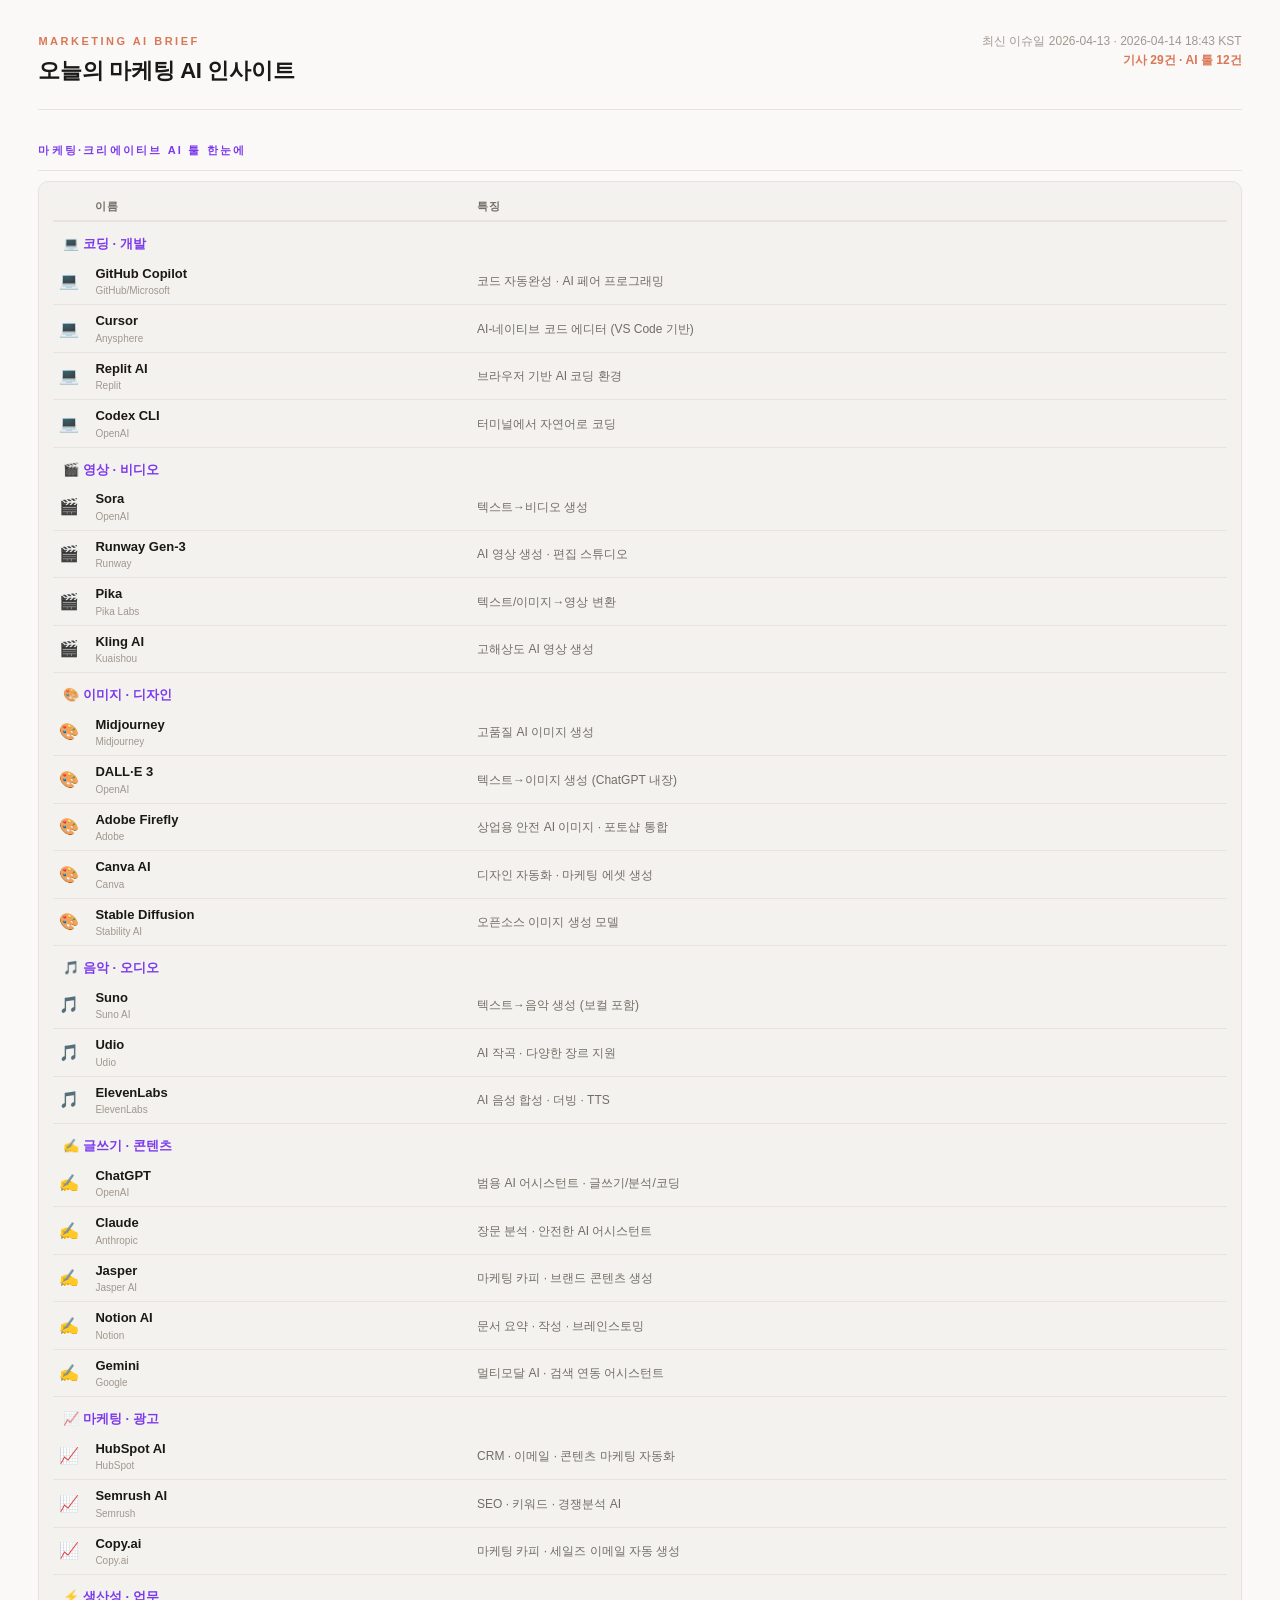
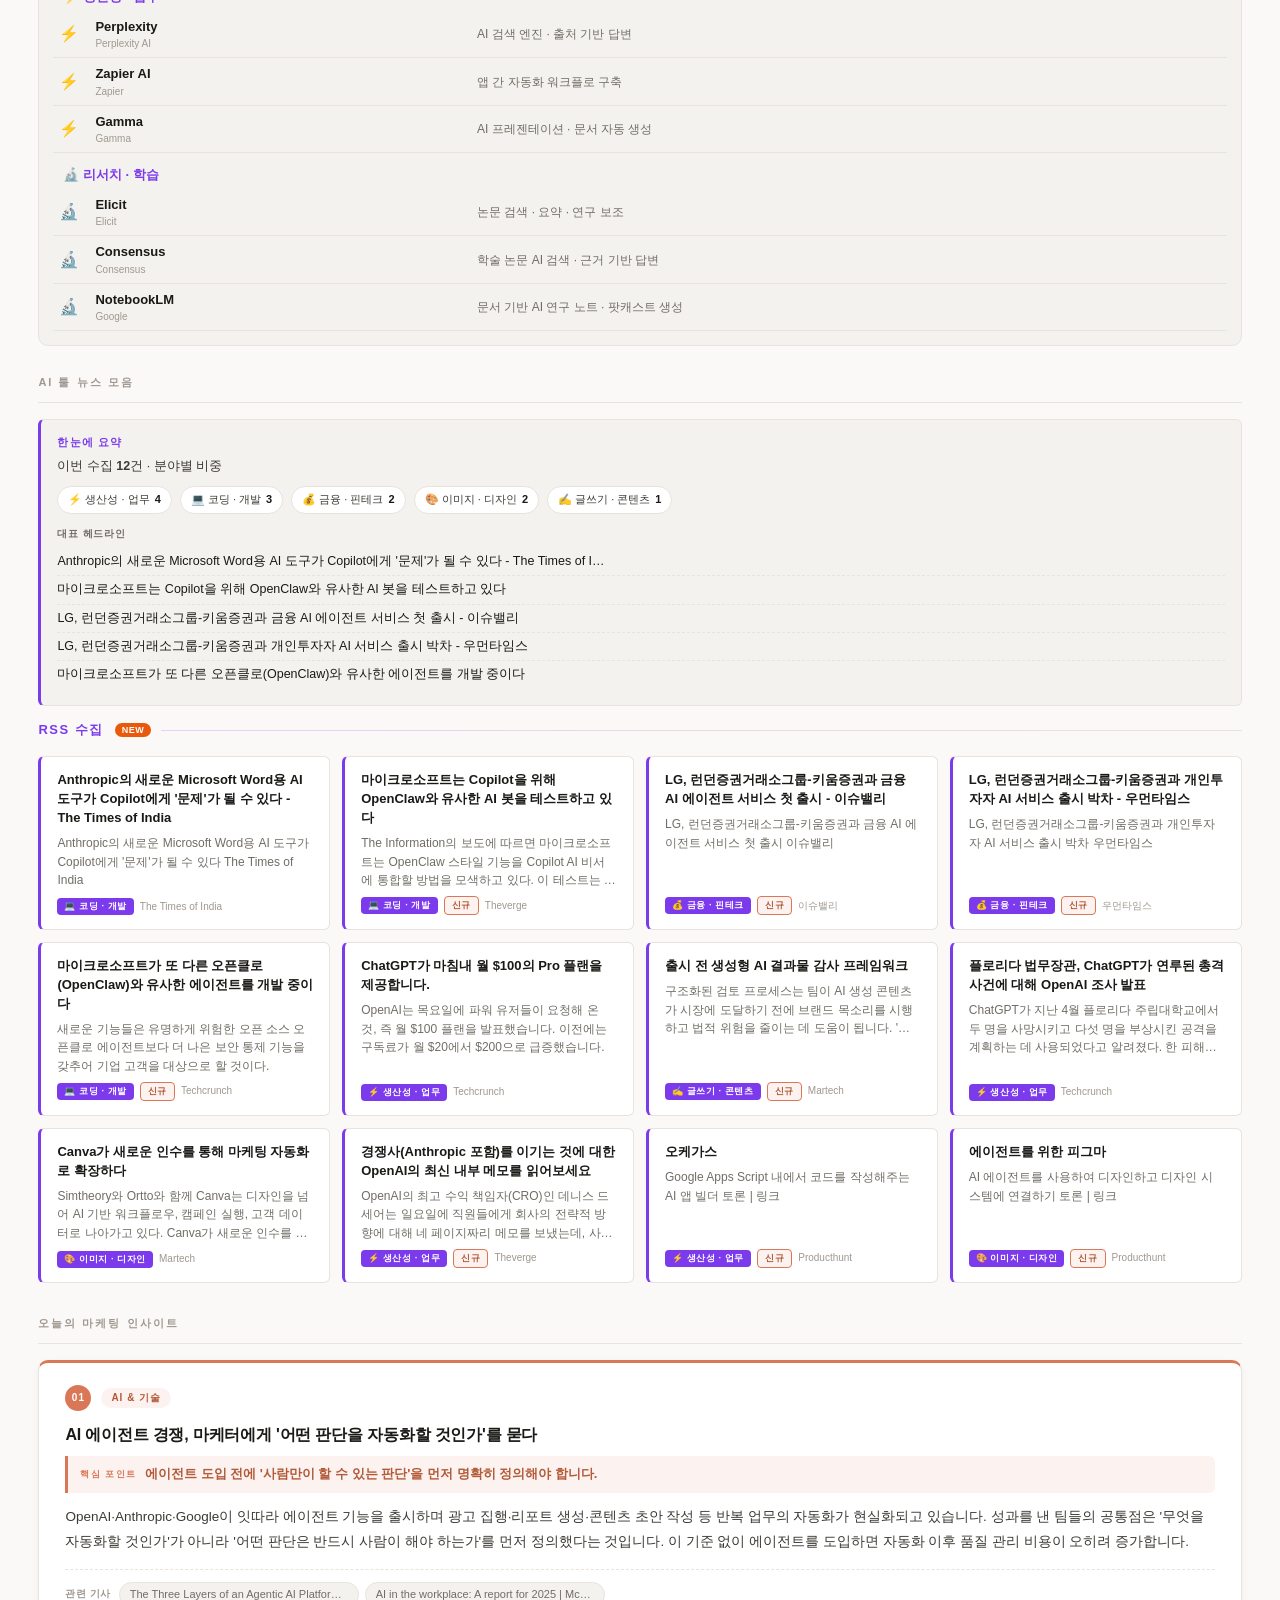
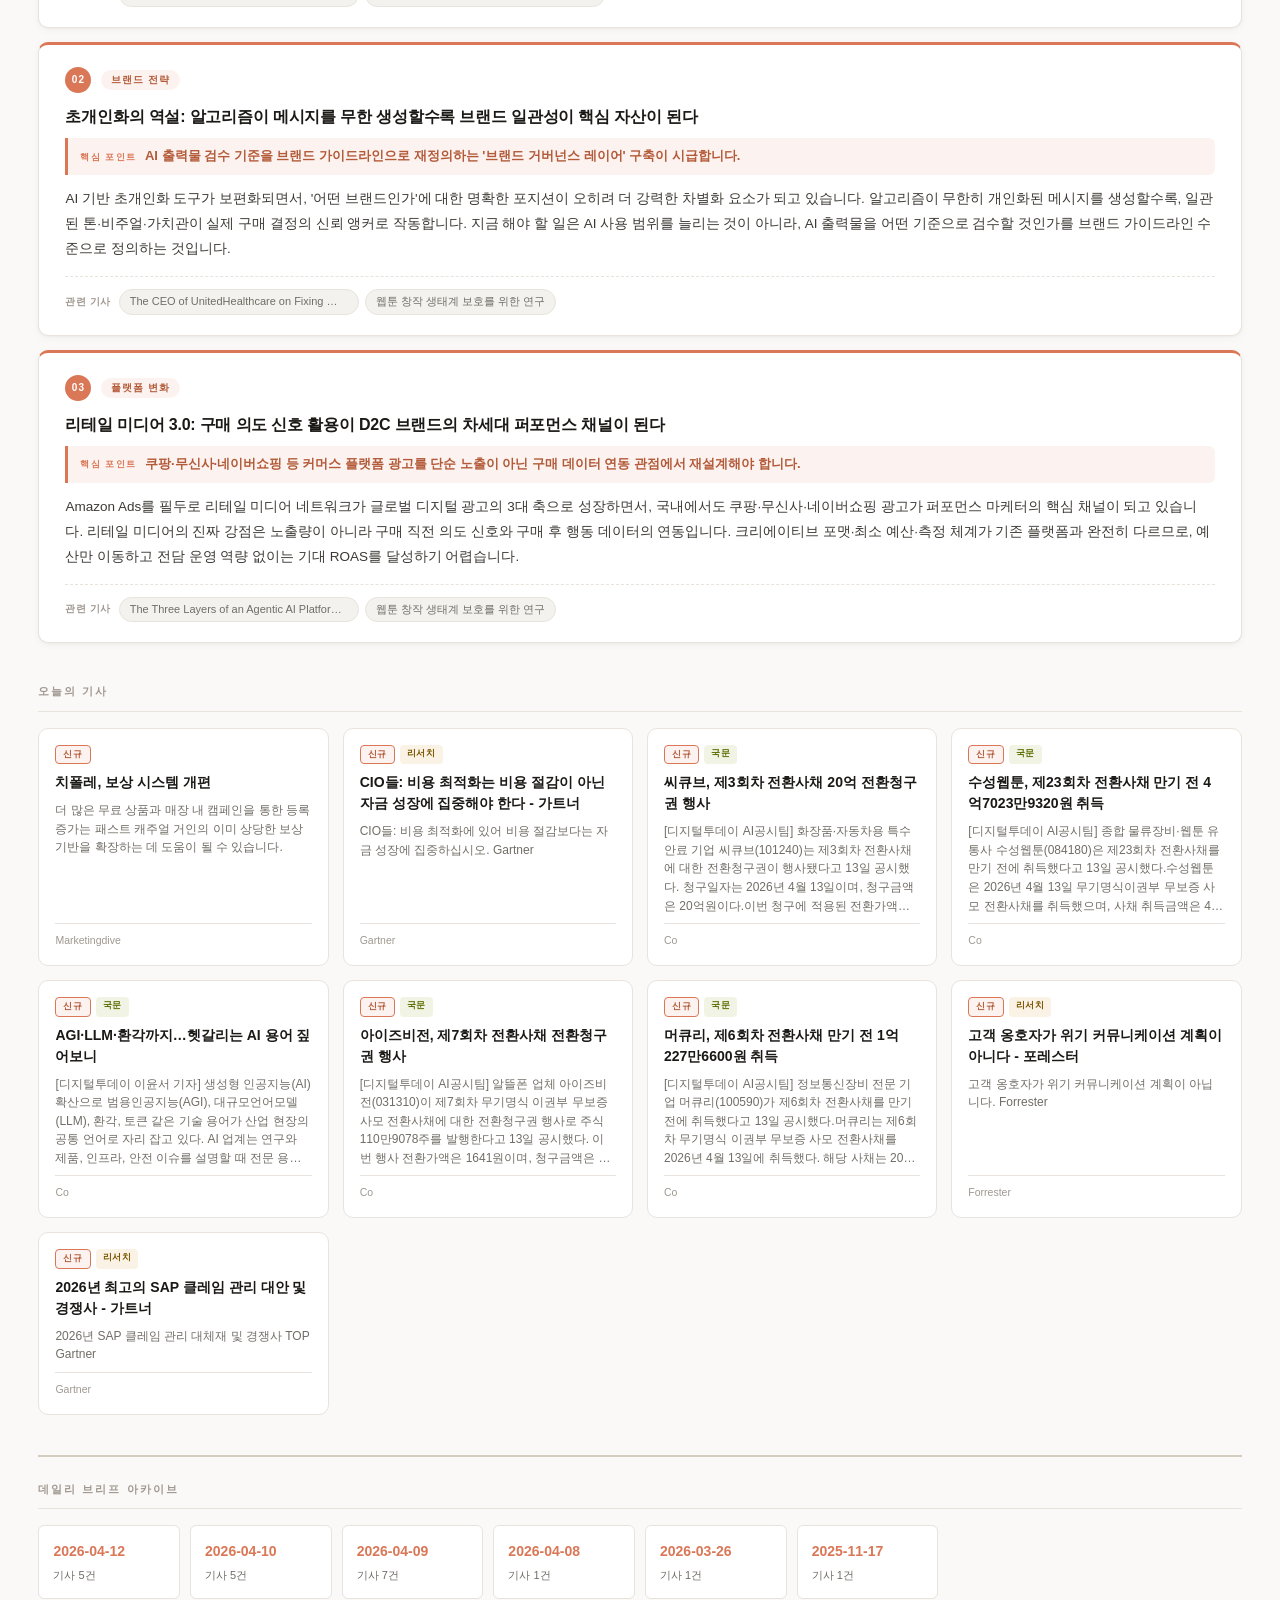
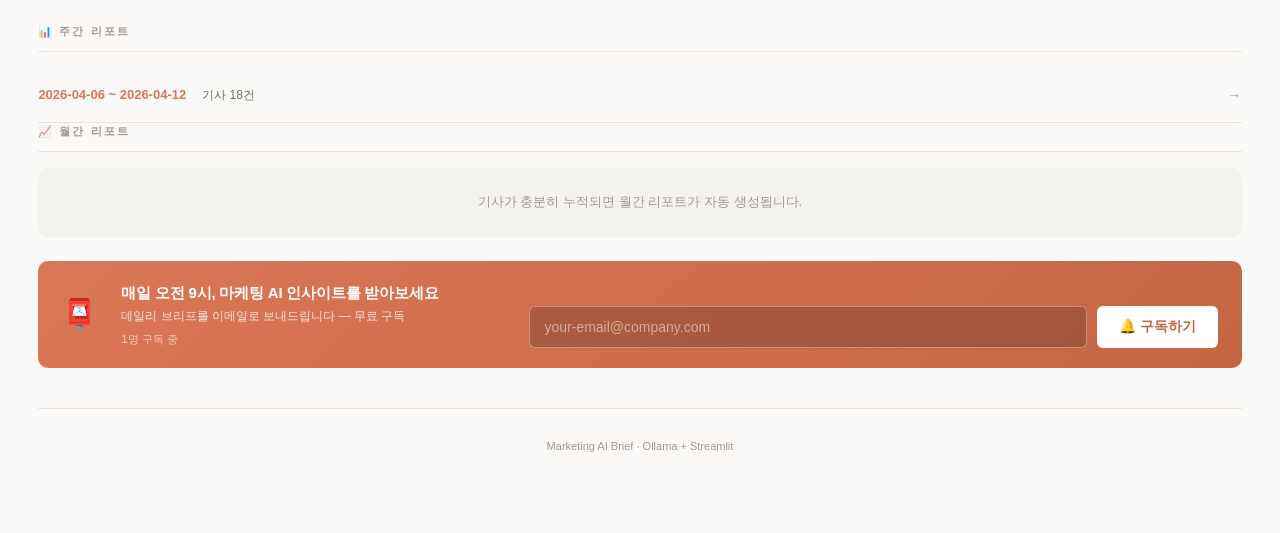
==== commit 57e04ee6: "AI tools glance summary; remove YouTube from pages and Streamlit Made-with: Cursor" ====
--- a/docs/index.html
+++ b/docs/index.html
@@ -13,7 +13,7 @@
         <div><p class="masthead-wordmark">Marketing AI Brief</p>
         <h1 class="masthead-title">오늘의 마케팅 AI 인사이트</h1></div>
         <div class="masthead-right">
-            <p class="masthead-date">최신 이슈일 2026-04-13 · 2026-04-14 18:24 KST</p>
+            <p class="masthead-date">최신 이슈일 2026-04-13 · 2026-04-14 18:43 KST</p>
             <p class="masthead-count">기사 29건 · AI 툴 12건</p>
         </div>
     </header>
@@ -147,6 +147,13 @@
     </div>
     
     <p class="section-label">AI 툴 뉴스 모음</p>
+    
+    <div class="ai-tools-glance">
+        <p class="ai-tools-glance-title">한눈에 요약</p>
+        <p class="ai-tools-glance-meta">이번 수집 <strong>12</strong>건 · 분야별 비중</p>
+        <div class="glance-chips"><span class="glance-chip">⚡ 생산성 · 업무 <strong>4</strong></span> <span class="glance-chip">💻 코딩 · 개발 <strong>3</strong></span> <span class="glance-chip">💰 금융 · 핀테크 <strong>2</strong></span> <span class="glance-chip">🎨 이미지 · 디자인 <strong>2</strong></span> <span class="glance-chip">✍️ 글쓰기 · 콘텐츠 <strong>1</strong></span></div>
+        <p class="ai-tools-glance-sub">대표 헤드라인</p><ul class="ai-tools-glance-list"><li><a href="https://news.google.com/rss/articles/[base64]?oc=5" target="_blank">Anthropic의 새로운 Microsoft Word용 AI 도구가 Copilot에게 &#x27;문제&#x27;가 될 수 있다 - The Times of I…</a></li><li><a href="https://www.theverge.com/tech/911080/microsoft-ai-openclaw-365-businesses" target="_blank">마이크로소프트는 Copilot을 위해 OpenClaw와 유사한 AI 봇을 테스트하고 있다</a></li><li><a href="https://news.google.com/rss/articles/CBMibkFVX3lxTE5WMTdIN0J3VTNPY1ZfbGFiQzlRZTJwWWVyVG9Pb25Bc3hwWEF0T2Qxcms3YklxcXdhdDZHSE9hd0tWU1JGeGZMbmFSQUY3QWgwVDc5ZktOR0pESzRUc1FRcnRnZ1NWSkk4bzdZMmVn?oc=5" target="_blank">LG, 런던증권거래소그룹-키움증권과 금융 AI 에이전트 서비스 첫 출시 - 이슈밸리</a></li><li><a href="https://news.google.com/rss/articles/[base64]?oc=5" target="_blank">LG, 런던증권거래소그룹-키움증권과 개인투자자 AI 서비스 출시 박차 - 우먼타임스</a></li><li><a href="https://techcrunch.com/2026/04/13/microsoft-is-working-on-yet-another-openclaw-like-agent/" target="_blank">마이크로소프트가 또 다른 오픈클로(OpenClaw)와 유사한 에이전트를 개발 중이다</a></li></ul>
+    </div>
     <div class="ai-tools-header"><span class="ai-tools-label">RSS 수집 <span style="background:#E8590C;color:#fff;font-size:9px;font-weight:800;padding:2px 7px;border-radius:10px;margin-left:6px;letter-spacing:.5px;vertical-align:middle">NEW</span></span><div class="ai-tools-line"></div></div>
     <div class="ai-tools-grid ai-tools-news-grid">
         <div class="ai-tool-card">
@@ -200,7 +207,7 @@
             <div class="ai-tool-meta"><span class="badge badge-tool">⚡ 생산성 · 업무</span><span class="badge badge-new">신규</span><span>Theverge</span></div>
         </div>
         <div class="ai-tool-card">
-            <p class="ai-tool-title"><a href="https://www.producthunt.com/products/okegas" target="_blank">OKEGAS</a></p>
+            <p class="ai-tool-title"><a href="https://www.producthunt.com/products/okegas" target="_blank">오케가스</a></p>
             <p class="ai-tool-desc">Google Apps Script 내에서 코드를 작성해주는 AI 앱 빌더 토론 | 링크</p>
             <div class="ai-tool-meta"><span class="badge badge-tool">⚡ 생산성 · 업무</span><span class="badge badge-new">신규</span><span>Producthunt</span></div>
         </div>
@@ -243,42 +250,18 @@
             <div class="ins-sources"><span class="ins-src-label">관련 기사</span><span class="ins-src">The Three Layers of an Agentic AI Platform - Bain &amp; Com</span><span class="ins-src">웹툰 창작 생태계 보호를 위한 연구</span></div>
         </div></div>
     
-    <p class="section-label">AI 크리에이터 영상</p>
-    <div class="yt-section yt-section-compact">
-        <p class="yt-micro-line">📺 <strong>크리에이터 피드</strong> <span class="yt-micro-meta">해외 0편 · 국내 8편</span></p>
-        <div class="yt-compact-grid"><div class="yt-compact-group"><p class="yt-sub-label">🇰🇷 국내</p><div class="yt-compact-list"><a href="https://www.youtube.com/watch?v=F8RbDLfz7AY" target="_blank" class="yt-compact-item">
-                <img class="yt-compact-thumb" src="https://i.ytimg.com/vi/F8RbDLfz7AY/mqdefault.jpg" alt="">
-                <div class="yt-compact-text">
-                    <span class="yt-compact-title">이 대통령, 오늘 &#x27;중동 대응&#x27; 국무회의…이스라엘 외교 메시지 &#x27;촉각&#x27; - [끝까지LIVE] MBC 중계방송 2026년 04월 14일</span>
-                    <span class="yt-compact-channel">잇섭 itssub</span>
-                </div>
-            </a><a href="https://www.youtube.com/watch?v=gPSYuwLip-g" target="_blank" class="yt-compact-item">
-                <img class="yt-compact-thumb" src="https://i.ytimg.com/vi/gPSYuwLip-g/mqdefault.jpg" alt="">
-                <div class="yt-compact-text">
-                    <span class="yt-compact-title">의외로 로맨틱한 만삭여행 브이로그</span>
-                    <span class="yt-compact-channel">곽튜브 AI</span>
-                </div>
-            </a><a href="https://www.youtube.com/watch?v=rIT42al2QiY" target="_blank" class="yt-compact-item">
-                <img class="yt-compact-thumb" src="https://i.ytimg.com/vi/rIT42al2QiY/mqdefault.jpg" alt="">
-                <div class="yt-compact-text">
-                    <span class="yt-compact-title">14시간 일본 최장거리 야간버스 탑승기 - 후쿠오카(下)</span>
-                    <span class="yt-compact-channel">곽튜브 AI</span>
-                </div>
-            </a></div></div></div>
-    </div>
-    
     <p class="section-label">오늘의 기사</p>
     <div class="article-grid">
         <div class="article-card">
             <div class="article-badges"><span class="badge badge-new">신규</span></div>
-            <p class="article-title"><a href="https://www.marketingdive.com/news/chipotle-rewards-relaunch-freepotle-returns/817317/" target="_blank">치폴레가 보상 시스템을 개편하다</a></p>
-            <p class="ai-tool-desc">더 많은 무료 상품과 매장 내 캠페인을 통해 등록을 늘리는 것은 패스트 캐주얼 거대 기업이 이미 상당한 보상 기반을 확장하는 데 도움이 될 수 있다.</p>
+            <p class="article-title"><a href="https://www.marketingdive.com/news/chipotle-rewards-relaunch-freepotle-returns/817317/" target="_blank">치폴레, 보상 시스템 개편</a></p>
+            <p class="ai-tool-desc">더 많은 무료 상품과 매장 내 캠페인을 통한 등록 증가는 패스트 캐주얼 거인의 이미 상당한 보상 기반을 확장하는 데 도움이 될 수 있습니다.</p>
             <div class="article-meta"><span>Marketingdive</span></div>
         </div>
         <div class="article-card">
             <div class="article-badges"><span class="badge badge-new">신규</span><span class="badge badge-research">리서치</span></div>
-            <p class="article-title"><a href="https://news.google.com/rss/articles/CBMiZ0FVX3lxTE5iOGdUMnR1cWk0dXFxem1nbFhMMnJyZzVHYk5fZFB4MHJOV09fZjg3Nmh6Q0dpNm10T0JnMHJaM0l6Rm1yVFBveC1KaDQ4QjZtTjY0WUlmUzdYd3dJek5xZDhsWjFzWjQ?oc=5" target="_blank">CIO들: 비용 최적화에 초점을 맞추되, 비용 절감이 아닌 자금 조달 성장에 초점을 맞추라 - 가트너</a></p>
-            <p class="ai-tool-desc">CIO들: 비용 최적화는 비용 절감이 아니라 자금 성장에 집중하라 (Gartner)</p>
+            <p class="article-title"><a href="https://news.google.com/rss/articles/CBMiZ0FVX3lxTE5iOGdUMnR1cWk0dXFxem1nbFhMMnJyZzVHYk5fZFB4MHJOV09fZjg3Nmh6Q0dpNm10T0JnMHJaM0l6Rm1yVFBveC1KaDQ4QjZtTjY0WUlmUzdYd3dJek5xZDhsWjFzWjQ?oc=5" target="_blank">CIO들: 비용 최적화는 비용 절감이 아닌 자금 성장에 집중해야 한다 - 가트너</a></p>
+            <p class="ai-tool-desc">CIO들: 비용 최적화에 있어 비용 절감보다는 자금 성장에 집중하십시오. Gartner</p>
             <div class="article-meta"><span>Gartner</span></div>
         </div>
         <div class="article-card">
@@ -313,14 +296,14 @@
         </div>
         <div class="article-card">
             <div class="article-badges"><span class="badge badge-new">신규</span><span class="badge badge-research">리서치</span></div>
-            <p class="article-title"><a href="https://news.google.com/rss/articles/[base64]?oc=5" target="_blank">고객 옹호자가 당신의 위기 커뮤니케이션 계획이 아니다 - 포레스터</a></p>
-            <p class="ai-tool-desc">고객 옹호자는 위기 커뮤니케이션 계획이 아니다 (Forrester)</p>
+            <p class="article-title"><a href="https://news.google.com/rss/articles/[base64]?oc=5" target="_blank">고객 옹호자가 위기 커뮤니케이션 계획이 아니다 - 포레스터</a></p>
+            <p class="ai-tool-desc">고객 옹호자가 위기 커뮤니케이션 계획이 아닙니다. Forrester</p>
             <div class="article-meta"><span>Forrester</span></div>
         </div>
         <div class="article-card">
             <div class="article-badges"><span class="badge badge-new">신규</span><span class="badge badge-research">리서치</span></div>
             <p class="article-title"><a href="https://news.google.com/rss/articles/CBMif0FVX3lxTE0tR1EydzJ1ZWdfREQwTkljNy1rYXhIRFg1aXgyQVdOdlNhY0RUYlptVkhZY1hQbUxMN0VGZ1dKRUQ4cjlueUJMSDc4U3RETTdTQjNJVzBKdG9aMVVMcld0VERaak1XS1QtdjlTa004LUYzNnFkSDRWamVEbGMwNWc?oc=5" target="_blank">2026년 최고의 SAP 클레임 관리 대안 및 경쟁사 - 가트너</a></p>
-            <p class="ai-tool-desc">2026년 SAP 클레임 관리 대안 및 경쟁사 (Gartner)</p>
+            <p class="ai-tool-desc">2026년 SAP 클레임 관리 대체재 및 경쟁사 TOP Gartner</p>
             <div class="article-meta"><span>Gartner</span></div>
         </div></div>
     
--- a/docs/style.css
+++ b/docs/style.css
@@ -665,6 +665,66 @@
     -webkit-line-clamp: 3;
 }
 
+/* ── AI tool news: at-a-glance summary ─────── */
+.ai-tools-glance {
+    background: var(--bg-elevated);
+    border: 1px solid var(--border);
+    border-left: 3px solid var(--purple);
+    border-radius: var(--radius-sm);
+    padding: 14px 16px 16px;
+    margin-bottom: 14px;
+}
+.ai-tools-glance-title {
+    font-size: 11px;
+    font-weight: 800;
+    letter-spacing: 1.2px;
+    text-transform: uppercase;
+    color: var(--purple);
+    margin: 0 0 6px;
+}
+.ai-tools-glance-meta {
+    font-size: 12.5px;
+    color: var(--text-secondary);
+    margin: 0 0 10px;
+    line-height: 1.5;
+}
+.ai-tools-glance-sub {
+    font-size: 10px;
+    font-weight: 700;
+    letter-spacing: 0.8px;
+    text-transform: uppercase;
+    color: var(--text-muted);
+    margin: 12px 0 6px;
+}
+.glance-chips {
+    display: flex;
+    flex-wrap: wrap;
+    gap: 6px 8px;
+}
+.glance-chip {
+    font-size: 11px;
+    background: var(--bg-card);
+    border: 1px solid var(--border);
+    border-radius: 20px;
+    padding: 4px 10px;
+    color: var(--text-secondary);
+}
+.glance-chip strong { color: var(--text-primary); margin-left: 2px; }
+.ai-tools-glance-list {
+    list-style: none;
+    padding: 0;
+    margin: 0;
+}
+.ai-tools-glance-list li {
+    font-size: 12.5px;
+    line-height: 1.55;
+    padding: 4px 0;
+    border-bottom: 1px dashed var(--border);
+}
+.ai-tools-glance-list li:last-child { border-bottom: none; }
+.ai-tools-glance-list a { color: var(--text-primary); text-decoration: none; font-weight: 500; }
+.ai-tools-glance-list a:hover { color: var(--purple); text-decoration: underline; }
+
 /* ── 서머리 패널 (2열 레이아웃) ─────────────── */
 .yt-summary-card {
     background: var(--bg-card);
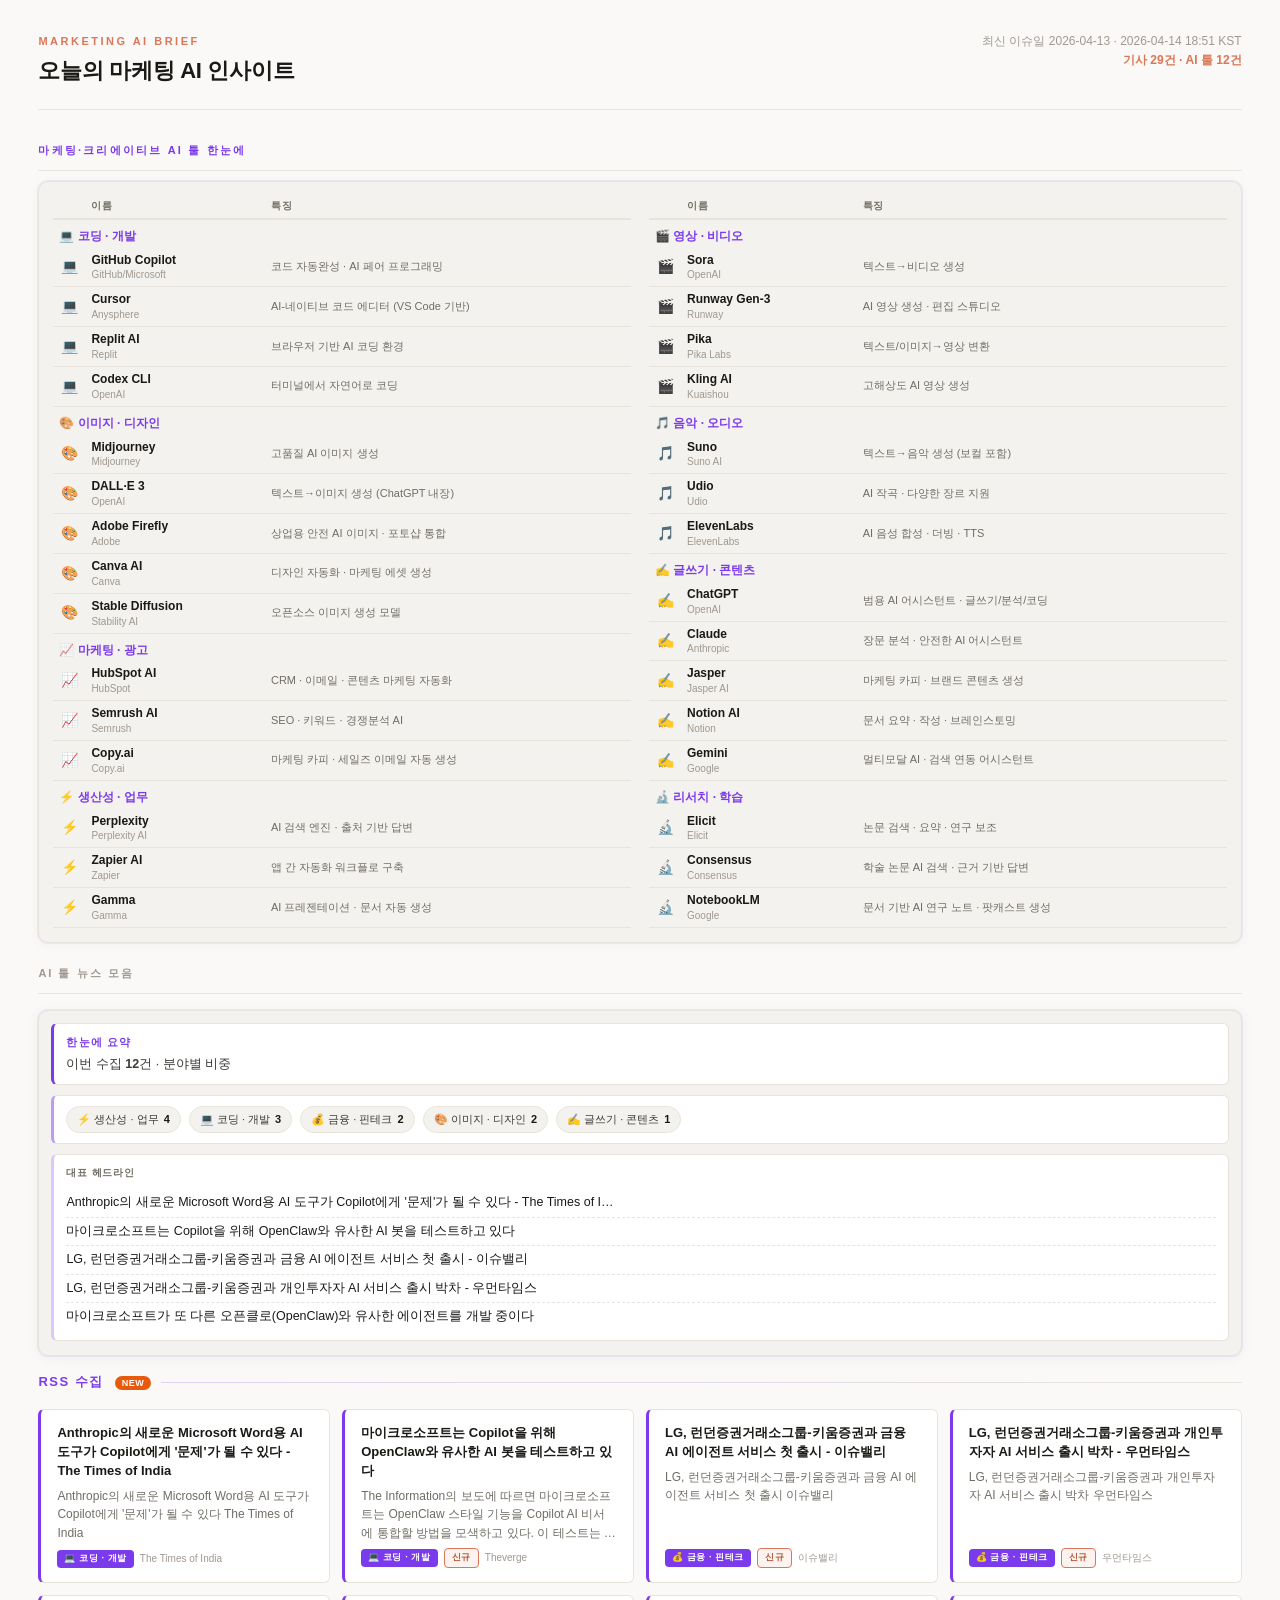
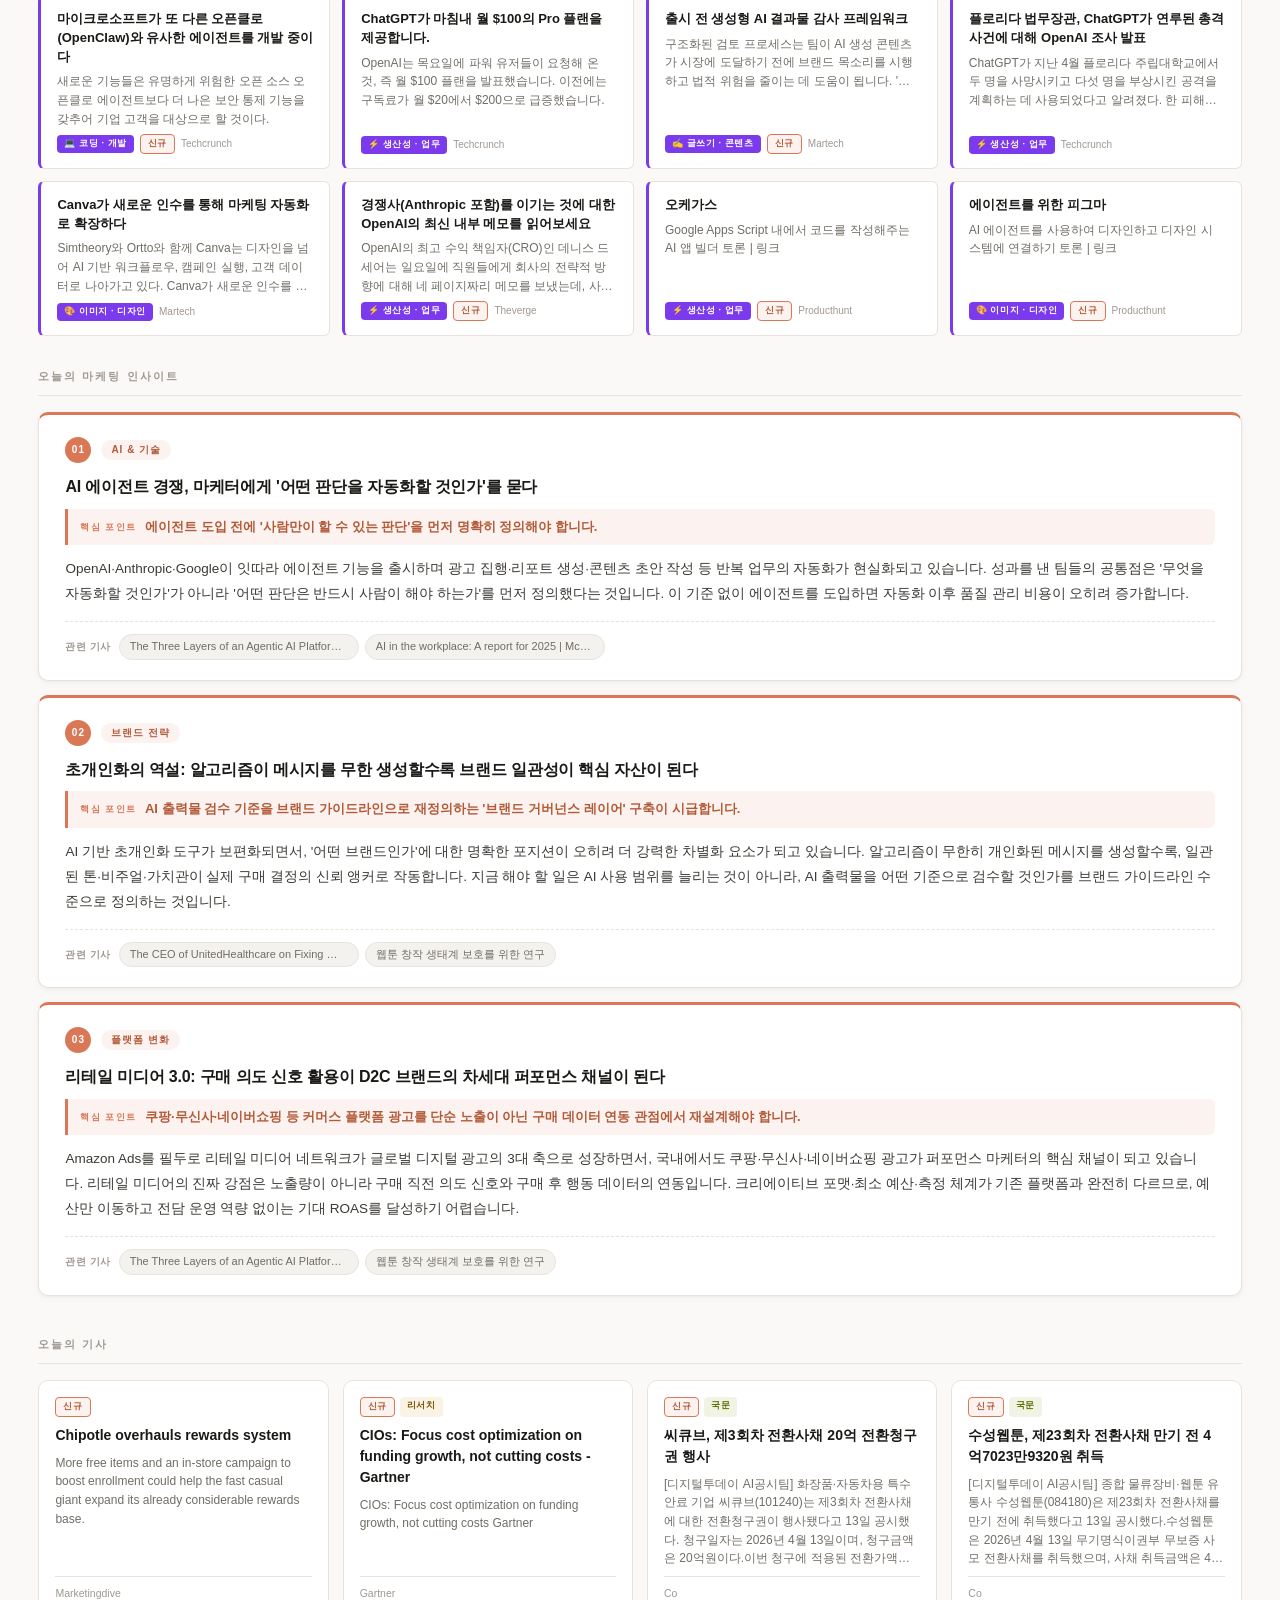
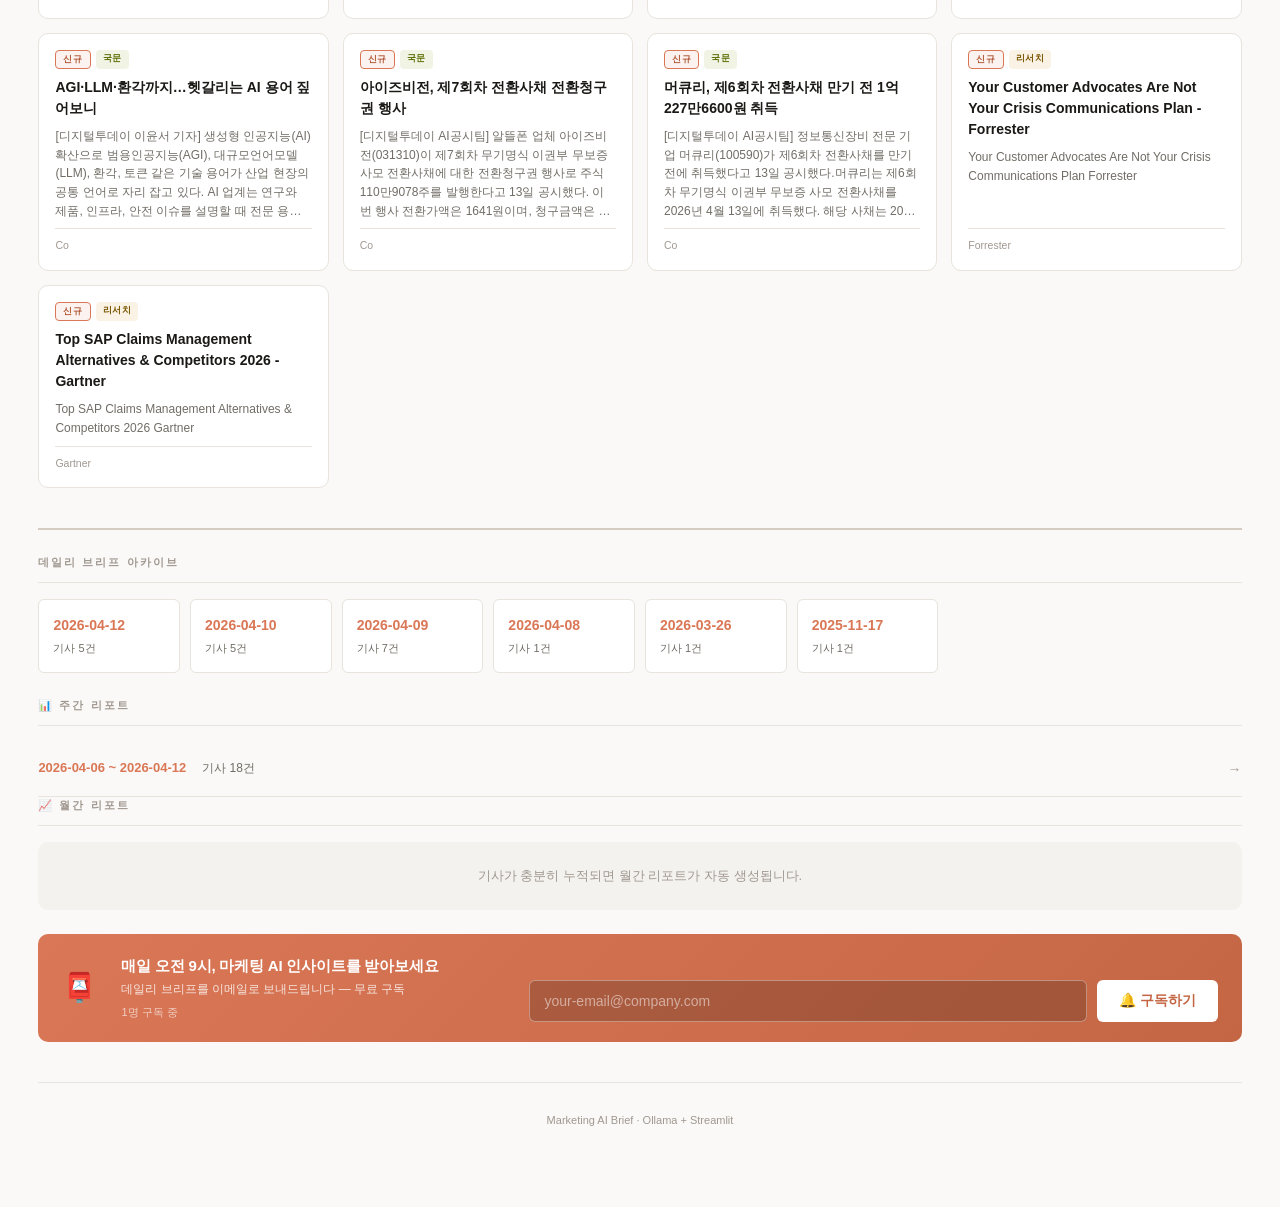
==== commit dde1f25a: "Compact two-column tool directory; boxed AI tools glance layout Made-with: Cursor" ====
--- a/docs/index.html
+++ b/docs/index.html
@@ -13,16 +13,18 @@
         <div><p class="masthead-wordmark">Marketing AI Brief</p>
         <h1 class="masthead-title">오늘의 마케팅 AI 인사이트</h1></div>
         <div class="masthead-right">
-            <p class="masthead-date">최신 이슈일 2026-04-13 · 2026-04-14 18:43 KST</p>
+            <p class="masthead-date">최신 이슈일 2026-04-13 · 2026-04-14 18:51 KST</p>
             <p class="masthead-count">기사 29건 · AI 툴 12건</p>
         </div>
     </header>
     
     <p class="section-label section-label-hero">마케팅·크리에이티브 AI 툴 한눈에</p>
-    <div class="tool-dir-wrap tool-dir-hero">
-        <table class="tool-dir-table">
-            <thead><tr><th class="dir-th-icon"></th><th>이름</th><th>특징</th></tr></thead>
-            <tbody><tr class="dir-cat-row"><td colspan="3">💻 코딩 · 개발</td></tr><tr>
+    <div class="tool-dir-wrap tool-dir-hero tool-dir-hero--grid">
+        <div class="tool-dir-cols" role="presentation">
+            <div class="tool-dir-col">
+                <table class="tool-dir-table tool-dir-table--compact" aria-label="AI 툴 목록 (1/2)">
+                    <thead><tr><th class="dir-th-icon"></th><th>이름</th><th>특징</th></tr></thead>
+                    <tbody><tr class="dir-cat-row"><td colspan="3">💻 코딩 · 개발</td></tr><tr>
                 <td class="dir-icon">💻</td>
                 <td class="dir-name"><a href="https://github.com/features/copilot" target="_blank">GitHub Copilot</a><span class="dir-maker">GitHub/Microsoft</span></td>
                 <td class="dir-desc">코드 자동완성 · AI 페어 프로그래밍</td>
@@ -38,22 +40,6 @@
                 <td class="dir-icon">💻</td>
                 <td class="dir-name"><a href="https://openai.com/index/codex/" target="_blank">Codex CLI</a><span class="dir-maker">OpenAI</span></td>
                 <td class="dir-desc">터미널에서 자연어로 코딩</td>
-            </tr><tr class="dir-cat-row"><td colspan="3">🎬 영상 · 비디오</td></tr><tr>
-                <td class="dir-icon">🎬</td>
-                <td class="dir-name"><a href="https://openai.com/sora" target="_blank">Sora</a><span class="dir-maker">OpenAI</span></td>
-                <td class="dir-desc">텍스트→비디오 생성</td>
-            </tr><tr>
-                <td class="dir-icon">🎬</td>
-                <td class="dir-name"><a href="https://runway.ml" target="_blank">Runway Gen-3</a><span class="dir-maker">Runway</span></td>
-                <td class="dir-desc">AI 영상 생성 · 편집 스튜디오</td>
-            </tr><tr>
-                <td class="dir-icon">🎬</td>
-                <td class="dir-name"><a href="https://pika.art" target="_blank">Pika</a><span class="dir-maker">Pika Labs</span></td>
-                <td class="dir-desc">텍스트/이미지→영상 변환</td>
-            </tr><tr>
-                <td class="dir-icon">🎬</td>
-                <td class="dir-name"><a href="https://kling.kuaishou.com" target="_blank">Kling AI</a><span class="dir-maker">Kuaishou</span></td>
-                <td class="dir-desc">고해상도 AI 영상 생성</td>
             </tr><tr class="dir-cat-row"><td colspan="3">🎨 이미지 · 디자인</td></tr><tr>
                 <td class="dir-icon">🎨</td>
                 <td class="dir-name"><a href="https://midjourney.com" target="_blank">Midjourney</a><span class="dir-maker">Midjourney</span></td>
@@ -74,6 +60,52 @@
                 <td class="dir-icon">🎨</td>
                 <td class="dir-name"><a href="https://stability.ai" target="_blank">Stable Diffusion</a><span class="dir-maker">Stability AI</span></td>
                 <td class="dir-desc">오픈소스 이미지 생성 모델</td>
+            </tr><tr class="dir-cat-row"><td colspan="3">📈 마케팅 · 광고</td></tr><tr>
+                <td class="dir-icon">📈</td>
+                <td class="dir-name"><a href="https://hubspot.com" target="_blank">HubSpot AI</a><span class="dir-maker">HubSpot</span></td>
+                <td class="dir-desc">CRM · 이메일 · 콘텐츠 마케팅 자동화</td>
+            </tr><tr>
+                <td class="dir-icon">📈</td>
+                <td class="dir-name"><a href="https://semrush.com" target="_blank">Semrush AI</a><span class="dir-maker">Semrush</span></td>
+                <td class="dir-desc">SEO · 키워드 · 경쟁분석 AI</td>
+            </tr><tr>
+                <td class="dir-icon">📈</td>
+                <td class="dir-name"><a href="https://copy.ai" target="_blank">Copy.ai</a><span class="dir-maker">Copy.ai</span></td>
+                <td class="dir-desc">마케팅 카피 · 세일즈 이메일 자동 생성</td>
+            </tr><tr class="dir-cat-row"><td colspan="3">⚡ 생산성 · 업무</td></tr><tr>
+                <td class="dir-icon">⚡</td>
+                <td class="dir-name"><a href="https://perplexity.ai" target="_blank">Perplexity</a><span class="dir-maker">Perplexity AI</span></td>
+                <td class="dir-desc">AI 검색 엔진 · 출처 기반 답변</td>
+            </tr><tr>
+                <td class="dir-icon">⚡</td>
+                <td class="dir-name"><a href="https://zapier.com" target="_blank">Zapier AI</a><span class="dir-maker">Zapier</span></td>
+                <td class="dir-desc">앱 간 자동화 워크플로 구축</td>
+            </tr><tr>
+                <td class="dir-icon">⚡</td>
+                <td class="dir-name"><a href="https://gamma.app" target="_blank">Gamma</a><span class="dir-maker">Gamma</span></td>
+                <td class="dir-desc">AI 프레젠테이션 · 문서 자동 생성</td>
+            </tr></tbody>
+                </table>
+            </div>
+            <div class="tool-dir-col">
+                <table class="tool-dir-table tool-dir-table--compact" aria-label="AI 툴 목록 (2/2)">
+                    <thead><tr><th class="dir-th-icon"></th><th>이름</th><th>특징</th></tr></thead>
+                    <tbody><tr class="dir-cat-row"><td colspan="3">🎬 영상 · 비디오</td></tr><tr>
+                <td class="dir-icon">🎬</td>
+                <td class="dir-name"><a href="https://openai.com/sora" target="_blank">Sora</a><span class="dir-maker">OpenAI</span></td>
+                <td class="dir-desc">텍스트→비디오 생성</td>
+            </tr><tr>
+                <td class="dir-icon">🎬</td>
+                <td class="dir-name"><a href="https://runway.ml" target="_blank">Runway Gen-3</a><span class="dir-maker">Runway</span></td>
+                <td class="dir-desc">AI 영상 생성 · 편집 스튜디오</td>
+            </tr><tr>
+                <td class="dir-icon">🎬</td>
+                <td class="dir-name"><a href="https://pika.art" target="_blank">Pika</a><span class="dir-maker">Pika Labs</span></td>
+                <td class="dir-desc">텍스트/이미지→영상 변환</td>
+            </tr><tr>
+                <td class="dir-icon">🎬</td>
+                <td class="dir-name"><a href="https://kling.kuaishou.com" target="_blank">Kling AI</a><span class="dir-maker">Kuaishou</span></td>
+                <td class="dir-desc">고해상도 AI 영상 생성</td>
             </tr><tr class="dir-cat-row"><td colspan="3">🎵 음악 · 오디오</td></tr><tr>
                 <td class="dir-icon">🎵</td>
                 <td class="dir-name"><a href="https://suno.com" target="_blank">Suno</a><span class="dir-maker">Suno AI</span></td>
@@ -106,30 +138,6 @@
                 <td class="dir-icon">✍️</td>
                 <td class="dir-name"><a href="https://gemini.google.com" target="_blank">Gemini</a><span class="dir-maker">Google</span></td>
                 <td class="dir-desc">멀티모달 AI · 검색 연동 어시스턴트</td>
-            </tr><tr class="dir-cat-row"><td colspan="3">📈 마케팅 · 광고</td></tr><tr>
-                <td class="dir-icon">📈</td>
-                <td class="dir-name"><a href="https://hubspot.com" target="_blank">HubSpot AI</a><span class="dir-maker">HubSpot</span></td>
-                <td class="dir-desc">CRM · 이메일 · 콘텐츠 마케팅 자동화</td>
-            </tr><tr>
-                <td class="dir-icon">📈</td>
-                <td class="dir-name"><a href="https://semrush.com" target="_blank">Semrush AI</a><span class="dir-maker">Semrush</span></td>
-                <td class="dir-desc">SEO · 키워드 · 경쟁분석 AI</td>
-            </tr><tr>
-                <td class="dir-icon">📈</td>
-                <td class="dir-name"><a href="https://copy.ai" target="_blank">Copy.ai</a><span class="dir-maker">Copy.ai</span></td>
-                <td class="dir-desc">마케팅 카피 · 세일즈 이메일 자동 생성</td>
-            </tr><tr class="dir-cat-row"><td colspan="3">⚡ 생산성 · 업무</td></tr><tr>
-                <td class="dir-icon">⚡</td>
-                <td class="dir-name"><a href="https://perplexity.ai" target="_blank">Perplexity</a><span class="dir-maker">Perplexity AI</span></td>
-                <td class="dir-desc">AI 검색 엔진 · 출처 기반 답변</td>
-            </tr><tr>
-                <td class="dir-icon">⚡</td>
-                <td class="dir-name"><a href="https://zapier.com" target="_blank">Zapier AI</a><span class="dir-maker">Zapier</span></td>
-                <td class="dir-desc">앱 간 자동화 워크플로 구축</td>
-            </tr><tr>
-                <td class="dir-icon">⚡</td>
-                <td class="dir-name"><a href="https://gamma.app" target="_blank">Gamma</a><span class="dir-maker">Gamma</span></td>
-                <td class="dir-desc">AI 프레젠테이션 · 문서 자동 생성</td>
             </tr><tr class="dir-cat-row"><td colspan="3">🔬 리서치 · 학습</td></tr><tr>
                 <td class="dir-icon">🔬</td>
                 <td class="dir-name"><a href="https://elicit.com" target="_blank">Elicit</a><span class="dir-maker">Elicit</span></td>
@@ -143,16 +151,26 @@
                 <td class="dir-name"><a href="https://notebooklm.google.com" target="_blank">NotebookLM</a><span class="dir-maker">Google</span></td>
                 <td class="dir-desc">문서 기반 AI 연구 노트 · 팟캐스트 생성</td>
             </tr></tbody>
-        </table>
+                </table>
+            </div>
+        </div>
     </div>
     
     <p class="section-label">AI 툴 뉴스 모음</p>
     
     <div class="ai-tools-glance">
-        <p class="ai-tools-glance-title">한눈에 요약</p>
-        <p class="ai-tools-glance-meta">이번 수집 <strong>12</strong>건 · 분야별 비중</p>
-        <div class="glance-chips"><span class="glance-chip">⚡ 생산성 · 업무 <strong>4</strong></span> <span class="glance-chip">💻 코딩 · 개발 <strong>3</strong></span> <span class="glance-chip">💰 금융 · 핀테크 <strong>2</strong></span> <span class="glance-chip">🎨 이미지 · 디자인 <strong>2</strong></span> <span class="glance-chip">✍️ 글쓰기 · 콘텐츠 <strong>1</strong></span></div>
-        <p class="ai-tools-glance-sub">대표 헤드라인</p><ul class="ai-tools-glance-list"><li><a href="https://news.google.com/rss/articles/[base64]?oc=5" target="_blank">Anthropic의 새로운 Microsoft Word용 AI 도구가 Copilot에게 &#x27;문제&#x27;가 될 수 있다 - The Times of I…</a></li><li><a href="https://www.theverge.com/tech/911080/microsoft-ai-openclaw-365-businesses" target="_blank">마이크로소프트는 Copilot을 위해 OpenClaw와 유사한 AI 봇을 테스트하고 있다</a></li><li><a href="https://news.google.com/rss/articles/CBMibkFVX3lxTE5WMTdIN0J3VTNPY1ZfbGFiQzlRZTJwWWVyVG9Pb25Bc3hwWEF0T2Qxcms3YklxcXdhdDZHSE9hd0tWU1JGeGZMbmFSQUY3QWgwVDc5ZktOR0pESzRUc1FRcnRnZ1NWSkk4bzdZMmVn?oc=5" target="_blank">LG, 런던증권거래소그룹-키움증권과 금융 AI 에이전트 서비스 첫 출시 - 이슈밸리</a></li><li><a href="https://news.google.com/rss/articles/[base64]?oc=5" target="_blank">LG, 런던증권거래소그룹-키움증권과 개인투자자 AI 서비스 출시 박차 - 우먼타임스</a></li><li><a href="https://techcrunch.com/2026/04/13/microsoft-is-working-on-yet-another-openclaw-like-agent/" target="_blank">마이크로소프트가 또 다른 오픈클로(OpenClaw)와 유사한 에이전트를 개발 중이다</a></li></ul>
+        <div class="ai-tools-glance-box ai-tools-glance-box--header">
+            <p class="ai-tools-glance-title">한눈에 요약</p>
+            <p class="ai-tools-glance-meta">이번 수집 <strong>12</strong>건 · 분야별 비중</p>
+        </div>
+        <div class="ai-tools-glance-box ai-tools-glance-box--chips">
+            <div class="glance-chips"><span class="glance-chip">⚡ 생산성 · 업무 <strong>4</strong></span> <span class="glance-chip">💻 코딩 · 개발 <strong>3</strong></span> <span class="glance-chip">💰 금융 · 핀테크 <strong>2</strong></span> <span class="glance-chip">🎨 이미지 · 디자인 <strong>2</strong></span> <span class="glance-chip">✍️ 글쓰기 · 콘텐츠 <strong>1</strong></span></div>
+        </div>
+        
+        <div class="ai-tools-glance-box ai-tools-glance-box--headlines">
+            <p class="ai-tools-glance-sub">대표 헤드라인</p>
+            <ul class="ai-tools-glance-list"><li><a href="https://news.google.com/rss/articles/[base64]?oc=5" target="_blank">Anthropic의 새로운 Microsoft Word용 AI 도구가 Copilot에게 &#x27;문제&#x27;가 될 수 있다 - The Times of I…</a></li><li><a href="https://www.theverge.com/tech/911080/microsoft-ai-openclaw-365-businesses" target="_blank">마이크로소프트는 Copilot을 위해 OpenClaw와 유사한 AI 봇을 테스트하고 있다</a></li><li><a href="https://news.google.com/rss/articles/CBMibkFVX3lxTE5WMTdIN0J3VTNPY1ZfbGFiQzlRZTJwWWVyVG9Pb25Bc3hwWEF0T2Qxcms3YklxcXdhdDZHSE9hd0tWU1JGeGZMbmFSQUY3QWgwVDc5ZktOR0pESzRUc1FRcnRnZ1NWSkk4bzdZMmVn?oc=5" target="_blank">LG, 런던증권거래소그룹-키움증권과 금융 AI 에이전트 서비스 첫 출시 - 이슈밸리</a></li><li><a href="https://news.google.com/rss/articles/[base64]?oc=5" target="_blank">LG, 런던증권거래소그룹-키움증권과 개인투자자 AI 서비스 출시 박차 - 우먼타임스</a></li><li><a href="https://techcrunch.com/2026/04/13/microsoft-is-working-on-yet-another-openclaw-like-agent/" target="_blank">마이크로소프트가 또 다른 오픈클로(OpenClaw)와 유사한 에이전트를 개발 중이다</a></li></ul>
+        </div>
     </div>
     <div class="ai-tools-header"><span class="ai-tools-label">RSS 수집 <span style="background:#E8590C;color:#fff;font-size:9px;font-weight:800;padding:2px 7px;border-radius:10px;margin-left:6px;letter-spacing:.5px;vertical-align:middle">NEW</span></span><div class="ai-tools-line"></div></div>
     <div class="ai-tools-grid ai-tools-news-grid">
@@ -254,14 +272,14 @@
     <div class="article-grid">
         <div class="article-card">
             <div class="article-badges"><span class="badge badge-new">신규</span></div>
-            <p class="article-title"><a href="https://www.marketingdive.com/news/chipotle-rewards-relaunch-freepotle-returns/817317/" target="_blank">치폴레, 보상 시스템 개편</a></p>
-            <p class="ai-tool-desc">더 많은 무료 상품과 매장 내 캠페인을 통한 등록 증가는 패스트 캐주얼 거인의 이미 상당한 보상 기반을 확장하는 데 도움이 될 수 있습니다.</p>
+            <p class="article-title"><a href="https://www.marketingdive.com/news/chipotle-rewards-relaunch-freepotle-returns/817317/" target="_blank">Chipotle overhauls rewards system</a></p>
+            <p class="ai-tool-desc">More free items and an in-store campaign to boost enrollment could help the fast casual giant expand its already considerable rewards base.</p>
             <div class="article-meta"><span>Marketingdive</span></div>
         </div>
         <div class="article-card">
             <div class="article-badges"><span class="badge badge-new">신규</span><span class="badge badge-research">리서치</span></div>
-            <p class="article-title"><a href="https://news.google.com/rss/articles/CBMiZ0FVX3lxTE5iOGdUMnR1cWk0dXFxem1nbFhMMnJyZzVHYk5fZFB4MHJOV09fZjg3Nmh6Q0dpNm10T0JnMHJaM0l6Rm1yVFBveC1KaDQ4QjZtTjY0WUlmUzdYd3dJek5xZDhsWjFzWjQ?oc=5" target="_blank">CIO들: 비용 최적화는 비용 절감이 아닌 자금 성장에 집중해야 한다 - 가트너</a></p>
-            <p class="ai-tool-desc">CIO들: 비용 최적화에 있어 비용 절감보다는 자금 성장에 집중하십시오. Gartner</p>
+            <p class="article-title"><a href="https://news.google.com/rss/articles/CBMiZ0FVX3lxTE5iOGdUMnR1cWk0dXFxem1nbFhMMnJyZzVHYk5fZFB4MHJOV09fZjg3Nmh6Q0dpNm10T0JnMHJaM0l6Rm1yVFBveC1KaDQ4QjZtTjY0WUlmUzdYd3dJek5xZDhsWjFzWjQ?oc=5" target="_blank">CIOs: Focus cost optimization on funding growth, not cutting costs - Gartner</a></p>
+            <p class="ai-tool-desc">CIOs: Focus cost optimization on funding growth, not cutting costs Gartner</p>
             <div class="article-meta"><span>Gartner</span></div>
         </div>
         <div class="article-card">
@@ -296,14 +314,14 @@
         </div>
         <div class="article-card">
             <div class="article-badges"><span class="badge badge-new">신규</span><span class="badge badge-research">리서치</span></div>
-            <p class="article-title"><a href="https://news.google.com/rss/articles/[base64]?oc=5" target="_blank">고객 옹호자가 위기 커뮤니케이션 계획이 아니다 - 포레스터</a></p>
-            <p class="ai-tool-desc">고객 옹호자가 위기 커뮤니케이션 계획이 아닙니다. Forrester</p>
+            <p class="article-title"><a href="https://news.google.com/rss/articles/[base64]?oc=5" target="_blank">Your Customer Advocates Are Not Your Crisis Communications Plan - Forrester</a></p>
+            <p class="ai-tool-desc">Your Customer Advocates Are Not Your Crisis Communications Plan Forrester</p>
             <div class="article-meta"><span>Forrester</span></div>
         </div>
         <div class="article-card">
             <div class="article-badges"><span class="badge badge-new">신규</span><span class="badge badge-research">리서치</span></div>
-            <p class="article-title"><a href="https://news.google.com/rss/articles/CBMif0FVX3lxTE0tR1EydzJ1ZWdfREQwTkljNy1rYXhIRFg1aXgyQVdOdlNhY0RUYlptVkhZY1hQbUxMN0VGZ1dKRUQ4cjlueUJMSDc4U3RETTdTQjNJVzBKdG9aMVVMcld0VERaak1XS1QtdjlTa004LUYzNnFkSDRWamVEbGMwNWc?oc=5" target="_blank">2026년 최고의 SAP 클레임 관리 대안 및 경쟁사 - 가트너</a></p>
-            <p class="ai-tool-desc">2026년 SAP 클레임 관리 대체재 및 경쟁사 TOP Gartner</p>
+            <p class="article-title"><a href="https://news.google.com/rss/articles/CBMif0FVX3lxTE0tR1EydzJ1ZWdfREQwTkljNy1rYXhIRFg1aXgyQVdOdlNhY0RUYlptVkhZY1hQbUxMN0VGZ1dKRUQ4cjlueUJMSDc4U3RETTdTQjNJVzBKdG9aMVVMcld0VERaak1XS1QtdjlTa004LUYzNnFkSDRWamVEbGMwNWc?oc=5" target="_blank">Top SAP Claims Management Alternatives &amp; Competitors 2026 - Gartner</a></p>
+            <p class="ai-tool-desc">Top SAP Claims Management Alternatives &amp; Competitors 2026 Gartner</p>
             <div class="article-meta"><span>Gartner</span></div>
         </div></div>
     
--- a/docs/style.css
+++ b/docs/style.css
@@ -362,6 +362,51 @@
     border-radius: var(--radius);
     background: var(--bg-elevated);
 }
+.tool-dir-hero--grid {
+    margin-bottom: 22px;
+    padding: 12px 14px 14px;
+    box-shadow: 0 2px 12px rgba(0, 0, 0, 0.04), 0 0 0 1px rgba(124, 58, 237, 0.07);
+}
+.tool-dir-cols {
+    display: grid;
+    grid-template-columns: 1fr 1fr;
+    gap: 14px 18px;
+    align-items: start;
+}
+.tool-dir-col {
+    min-width: 0;
+}
+.tool-dir-table--compact {
+    font-size: 12px;
+    line-height: 1.4;
+}
+.tool-dir-table--compact thead th {
+    padding: 5px 6px;
+    font-size: 10px;
+}
+.tool-dir-table--compact .dir-cat-row td {
+    padding: 8px 6px 3px;
+    font-size: 12px;
+}
+.tool-dir-table--compact .dir-icon {
+    width: 26px;
+    padding: 4px 3px;
+    font-size: 14px;
+}
+.tool-dir-table--compact .dir-name {
+    padding: 4px 6px;
+    white-space: normal;
+}
+.tool-dir-table--compact .dir-desc {
+    padding: 4px 6px;
+    font-size: 11px;
+    line-height: 1.45;
+}
+@media (max-width: 720px) {
+    .tool-dir-cols {
+        grid-template-columns: 1fr;
+    }
+}
 .dir-th-icon { width: 32px; }
 .section-sub {
     font-size: 13px;
@@ -667,12 +712,30 @@
 
 /* ── AI tool news: at-a-glance summary ─────── */
 .ai-tools-glance {
+    display: flex;
+    flex-direction: column;
+    gap: 10px;
+    padding: 12px 12px 14px;
+    margin-bottom: 16px;
     background: var(--bg-elevated);
     border: 1px solid var(--border);
+    border-radius: var(--radius);
+    box-shadow: 0 2px 14px rgba(0, 0, 0, 0.05), 0 0 0 1px rgba(124, 58, 237, 0.08);
+}
+.ai-tools-glance-box {
+    background: var(--bg-card);
+    border: 1px solid var(--border);
+    border-radius: var(--radius-sm);
+    padding: 10px 12px;
+}
+.ai-tools-glance-box--header {
     border-left: 3px solid var(--purple);
-    border-radius: var(--radius-sm);
-    padding: 14px 16px 16px;
-    margin-bottom: 14px;
+}
+.ai-tools-glance-box--chips {
+    border-left: 3px solid rgba(124, 58, 237, 0.5);
+}
+.ai-tools-glance-box--headlines {
+    border-left: 3px solid rgba(124, 58, 237, 0.28);
 }
 .ai-tools-glance-title {
     font-size: 11px;
@@ -680,12 +743,12 @@
     letter-spacing: 1.2px;
     text-transform: uppercase;
     color: var(--purple);
-    margin: 0 0 6px;
+    margin: 0 0 4px;
 }
 .ai-tools-glance-meta {
     font-size: 12.5px;
     color: var(--text-secondary);
-    margin: 0 0 10px;
+    margin: 0;
     line-height: 1.5;
 }
 .ai-tools-glance-sub {
@@ -694,7 +757,7 @@
     letter-spacing: 0.8px;
     text-transform: uppercase;
     color: var(--text-muted);
-    margin: 12px 0 6px;
+    margin: 0 0 8px;
 }
 .glance-chips {
     display: flex;
@@ -703,7 +766,7 @@
 }
 .glance-chip {
     font-size: 11px;
-    background: var(--bg-card);
+    background: var(--bg-elevated);
     border: 1px solid var(--border);
     border-radius: 20px;
     padding: 4px 10px;
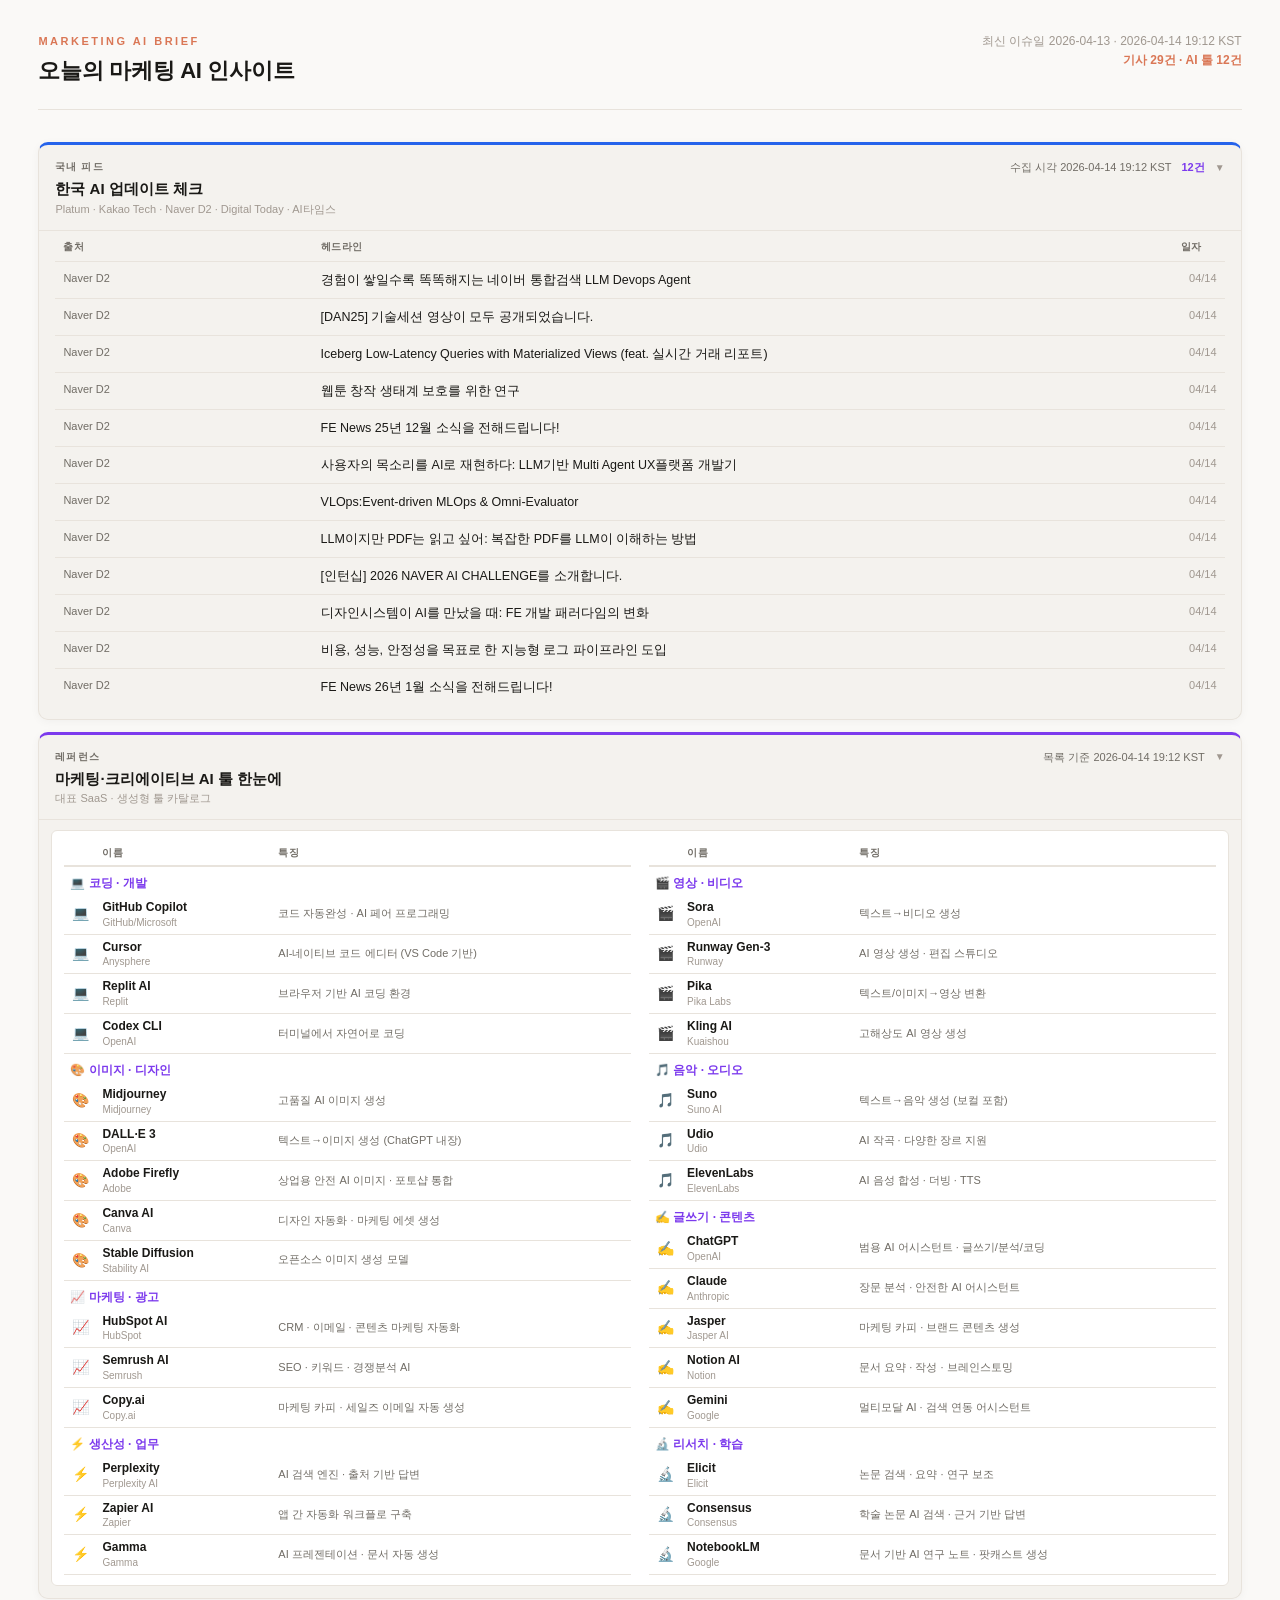
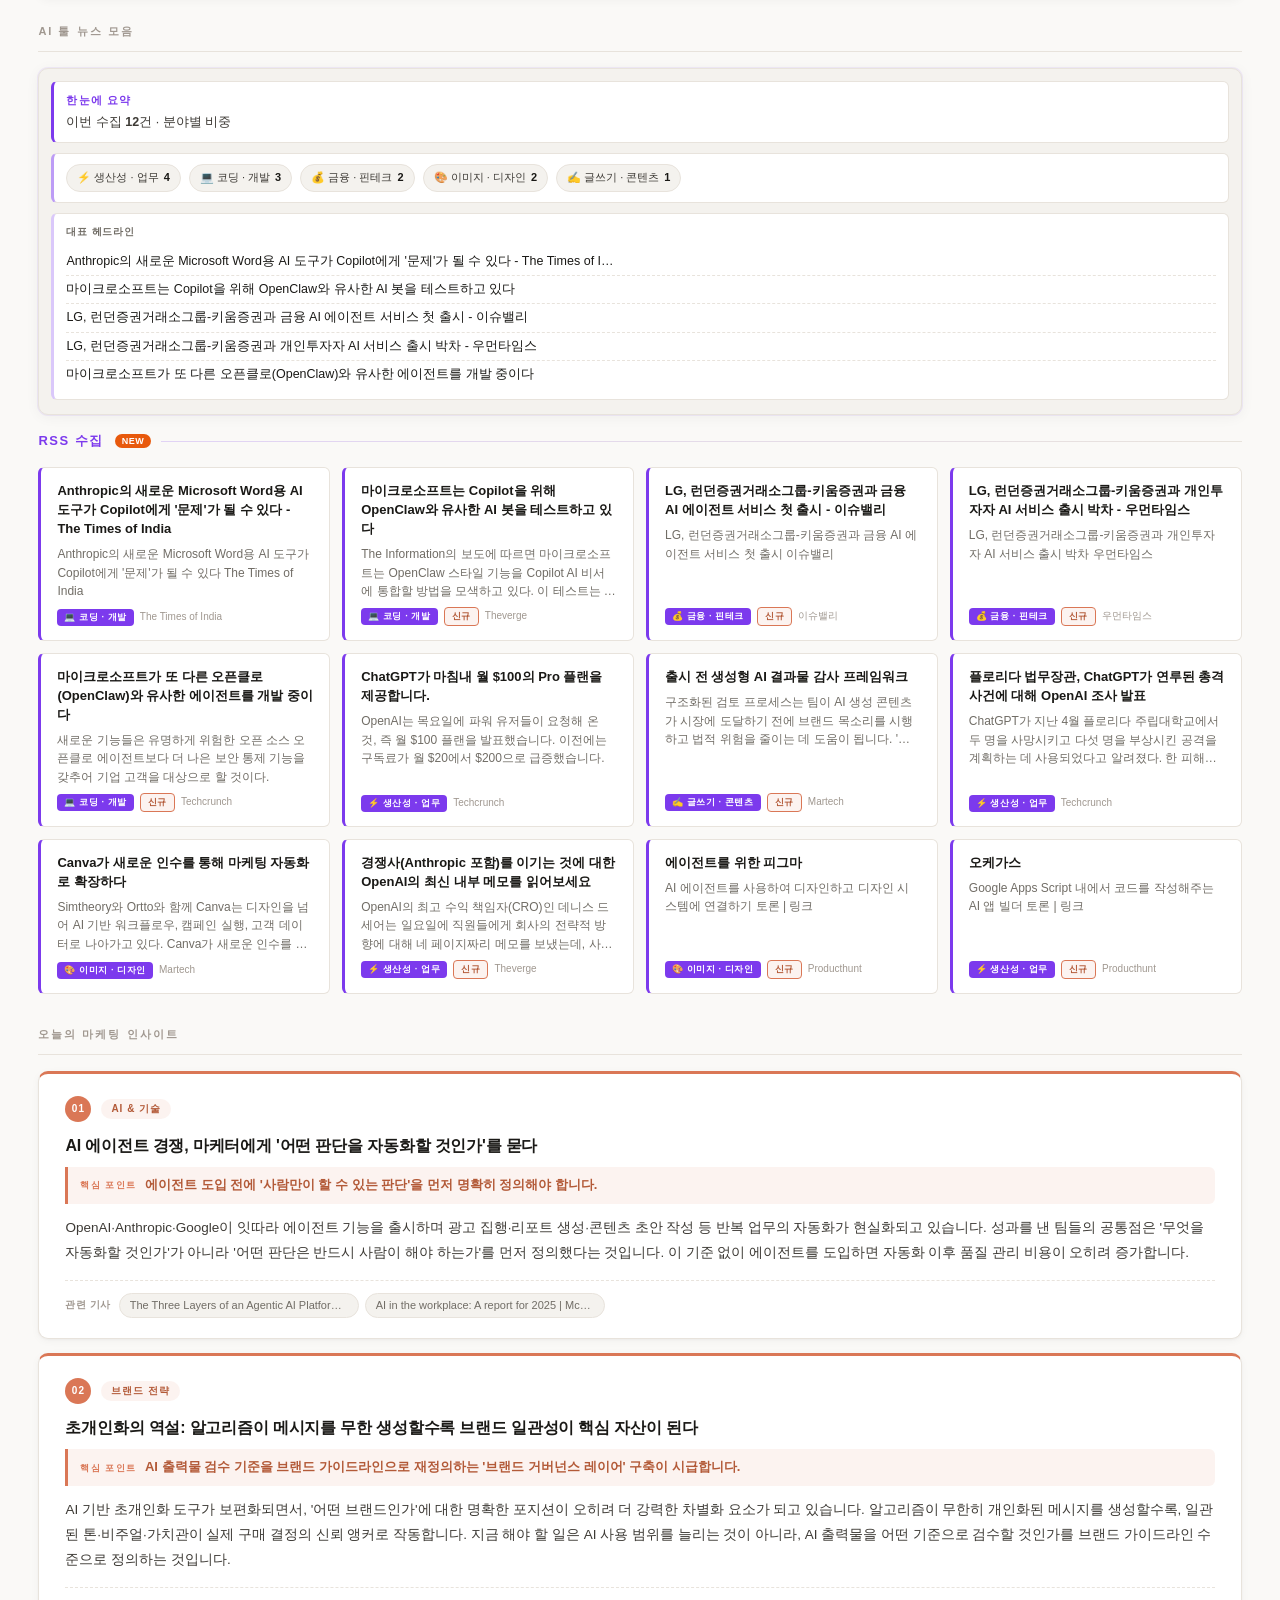
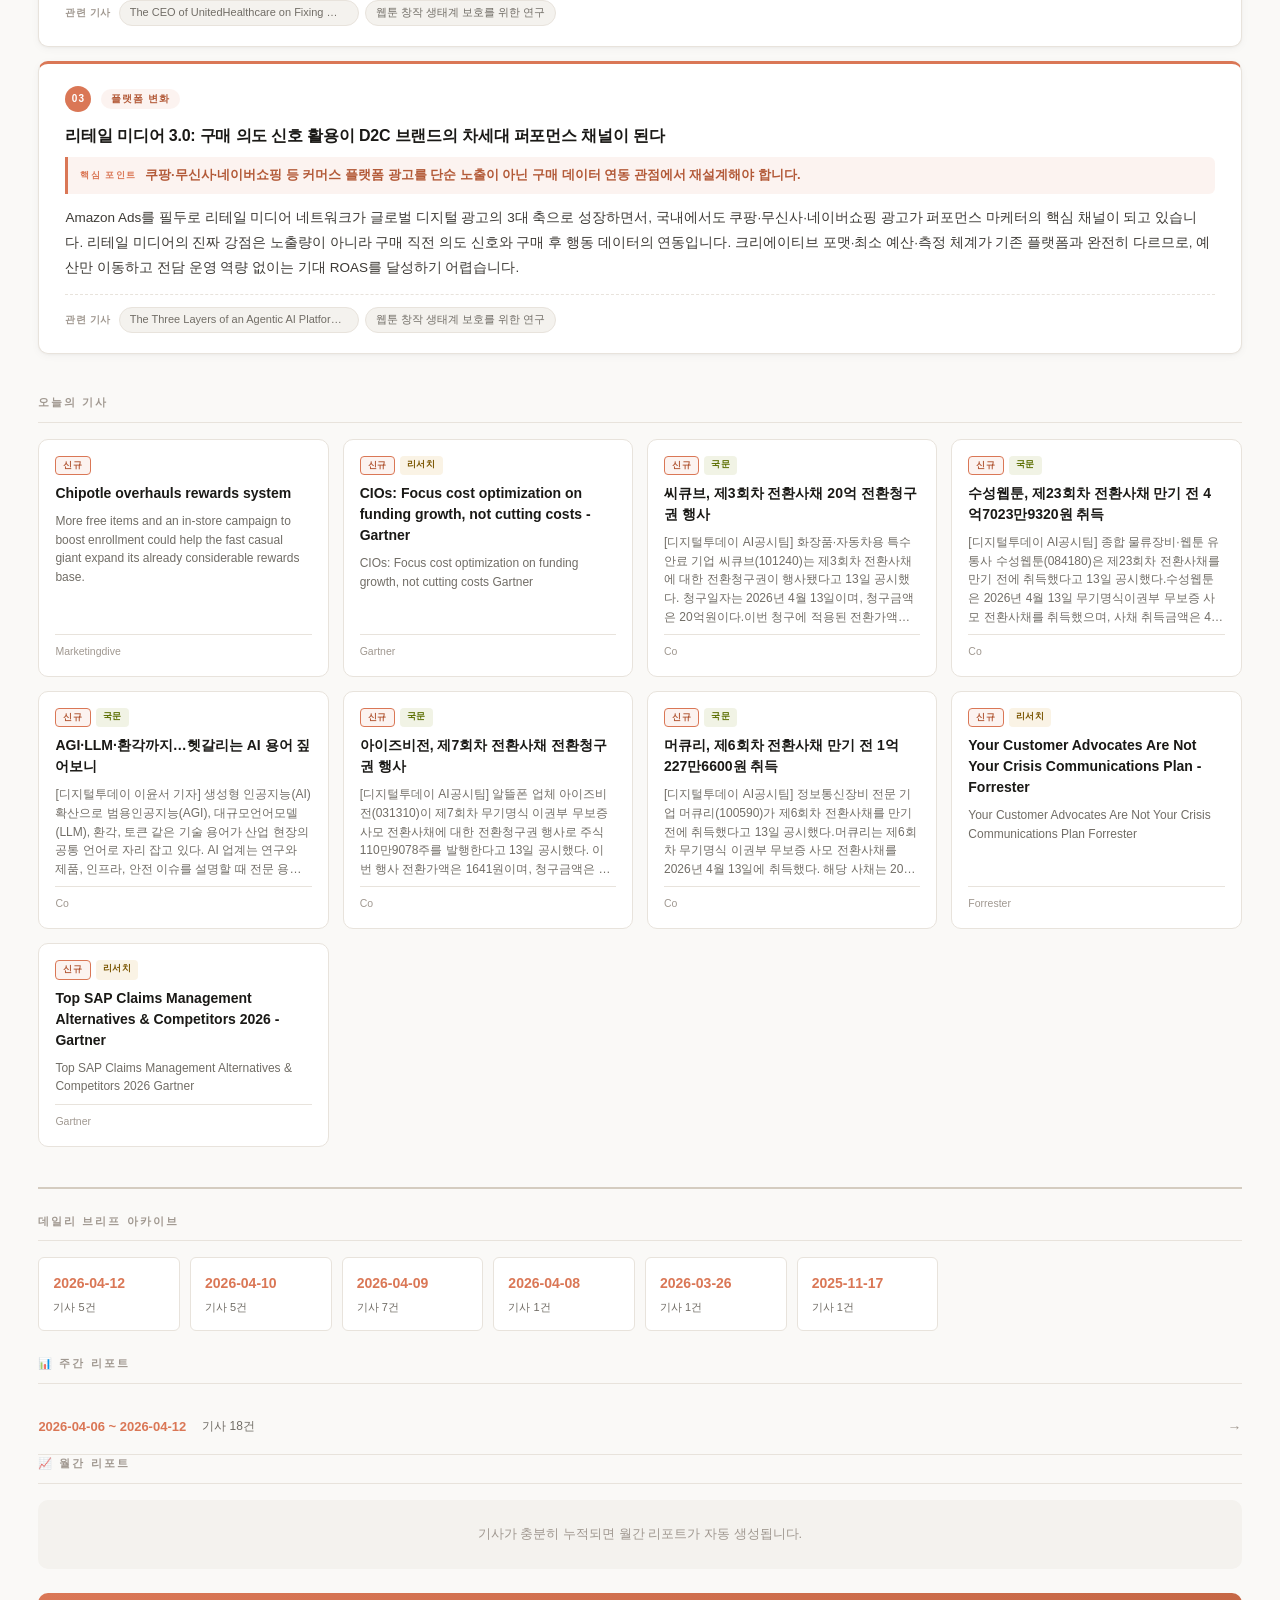
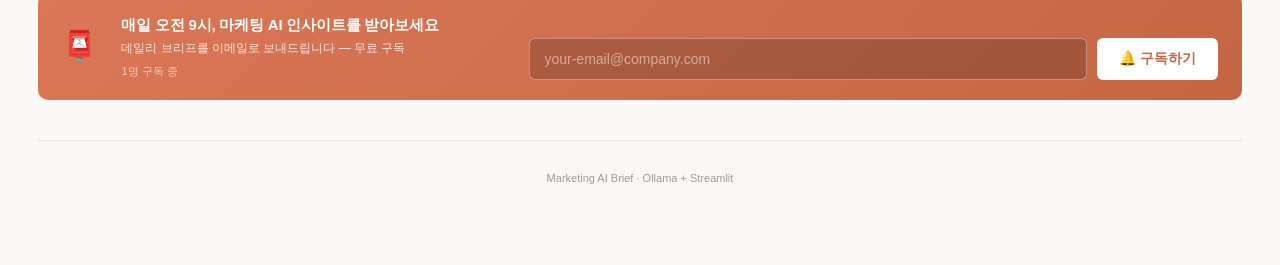
==== commit b86c78a2: "Add collapsible Korea AI radar above tool directory; show snapshot KST Made-with: Cursor" ====
--- a/docs/index.html
+++ b/docs/index.html
@@ -4,7 +4,7 @@
     <meta charset="utf-8">
     <meta name="viewport" content="width=device-width, initial-scale=1">
     <title>Marketing AI Brief</title>
-    <link rel="stylesheet" href="style.css">
+    <link rel="stylesheet" href="style.css?v=1776161496">
 </head>
 <body>
 <div class="container">
@@ -13,12 +13,43 @@
         <div><p class="masthead-wordmark">Marketing AI Brief</p>
         <h1 class="masthead-title">오늘의 마케팅 AI 인사이트</h1></div>
         <div class="masthead-right">
-            <p class="masthead-date">최신 이슈일 2026-04-13 · 2026-04-14 18:51 KST</p>
+            <p class="masthead-date">최신 이슈일 2026-04-13 · 2026-04-14 19:12 KST</p>
             <p class="masthead-count">기사 29건 · AI 툴 12건</p>
         </div>
     </header>
     
-    <p class="section-label section-label-hero">마케팅·크리에이티브 AI 툴 한눈에</p>
+    <div class="hero-dash">
+        <details class="dash-card dash-card--kr" open>
+            <summary class="dash-summary">
+                <span class="dash-summary-left">
+                    <span class="dash-eyebrow">국내 피드</span>
+                    <span class="dash-title">한국 AI 업데이트 체크</span>
+                    <span class="dash-sub">Platum · Kakao Tech · Naver D2 · Digital Today · AI타임스</span>
+                </span>
+                <span class="dash-summary-right">
+                    <span class="dash-meta">수집 시각 2026-04-14 19:12 KST</span>
+                    <span class="dash-meta dash-meta--accent">12건</span>
+                    <span class="dash-chevron" aria-hidden="true"></span>
+                </span>
+            </summary>
+            <div class="dash-body">
+                <table class="kr-radar-table"><thead><tr><th scope="col">출처</th><th scope="col">헤드라인</th><th scope="col">일자</th></tr></thead><tbody><tr><td class="kr-radar-src">Naver D2</td><td class="kr-radar-title"><a href="https://d2.naver.com/helloworld/4199466" target="_blank" rel="noopener noreferrer">경험이 쌓일수록 똑똑해지는 네이버 통합검색 LLM Devops Agent</a></td><td class="kr-radar-date">04/14</td></tr><tr><td class="kr-radar-src">Naver D2</td><td class="kr-radar-title"><a href="https://d2.naver.com/news/9333656" target="_blank" rel="noopener noreferrer">[DAN25] 기술세션 영상이 모두 공개되었습니다.</a></td><td class="kr-radar-date">04/14</td></tr><tr><td class="kr-radar-src">Naver D2</td><td class="kr-radar-title"><a href="https://d2.naver.com/helloworld/9290684" target="_blank" rel="noopener noreferrer">Iceberg Low-Latency Queries with Materialized Views (feat. 실시간 거래 리포트)</a></td><td class="kr-radar-date">04/14</td></tr><tr><td class="kr-radar-src">Naver D2</td><td class="kr-radar-title"><a href="https://d2.naver.com/helloworld/4571155" target="_blank" rel="noopener noreferrer">웹툰 창작 생태계 보호를 위한 연구</a></td><td class="kr-radar-date">04/14</td></tr><tr><td class="kr-radar-src">Naver D2</td><td class="kr-radar-title"><a href="https://d2.naver.com/news/3740852" target="_blank" rel="noopener noreferrer">FE News 25년 12월 소식을 전해드립니다!</a></td><td class="kr-radar-date">04/14</td></tr><tr><td class="kr-radar-src">Naver D2</td><td class="kr-radar-title"><a href="https://d2.naver.com/helloworld/2678553" target="_blank" rel="noopener noreferrer">사용자의 목소리를 AI로 재현하다: LLM기반 Multi Agent UX플랫폼 개발기</a></td><td class="kr-radar-date">04/14</td></tr><tr><td class="kr-radar-src">Naver D2</td><td class="kr-radar-title"><a href="https://d2.naver.com/helloworld/0931890" target="_blank" rel="noopener noreferrer">VLOps:Event-driven MLOps &amp; Omni-Evaluator</a></td><td class="kr-radar-date">04/14</td></tr><tr><td class="kr-radar-src">Naver D2</td><td class="kr-radar-title"><a href="https://d2.naver.com/helloworld/9036125" target="_blank" rel="noopener noreferrer">LLM이지만 PDF는 읽고 싶어: 복잡한 PDF를 LLM이 이해하는 방법</a></td><td class="kr-radar-date">04/14</td></tr><tr><td class="kr-radar-src">Naver D2</td><td class="kr-radar-title"><a href="https://d2.naver.com/news/7477295" target="_blank" rel="noopener noreferrer">[인턴십] 2026 NAVER AI CHALLENGE를 소개합니다.</a></td><td class="kr-radar-date">04/14</td></tr><tr><td class="kr-radar-src">Naver D2</td><td class="kr-radar-title"><a href="https://d2.naver.com/helloworld/3442203" target="_blank" rel="noopener noreferrer">디자인시스템이 AI를 만났을 때: FE 개발 패러다임의 변화</a></td><td class="kr-radar-date">04/14</td></tr><tr><td class="kr-radar-src">Naver D2</td><td class="kr-radar-title"><a href="https://d2.naver.com/helloworld/0004394" target="_blank" rel="noopener noreferrer">비용, 성능, 안정성을 목표로 한 지능형 로그 파이프라인 도입</a></td><td class="kr-radar-date">04/14</td></tr><tr><td class="kr-radar-src">Naver D2</td><td class="kr-radar-title"><a href="https://d2.naver.com/news/5798505" target="_blank" rel="noopener noreferrer">FE News 26년 1월 소식을 전해드립니다!</a></td><td class="kr-radar-date">04/14</td></tr></tbody></table>
+            </div>
+        </details>
+        <details class="dash-card dash-card--tools" open>
+            <summary class="dash-summary">
+                <span class="dash-summary-left">
+                    <span class="dash-eyebrow">레퍼런스</span>
+                    <span class="dash-title">마케팅·크리에이티브 AI 툴 한눈에</span>
+                    <span class="dash-sub">대표 SaaS · 생성형 툴 카탈로그</span>
+                </span>
+                <span class="dash-summary-right">
+                    <span class="dash-meta">목록 기준 2026-04-14 19:12 KST</span>
+                    <span class="dash-chevron" aria-hidden="true"></span>
+                </span>
+            </summary>
+            <div class="dash-body dash-body--tight">
+                
     <div class="tool-dir-wrap tool-dir-hero tool-dir-hero--grid">
         <div class="tool-dir-cols" role="presentation">
             <div class="tool-dir-col">
@@ -155,6 +186,9 @@
             </div>
         </div>
     </div>
+            </div>
+        </details>
+    </div>
     
     <p class="section-label">AI 툴 뉴스 모음</p>
     
@@ -225,14 +259,14 @@
             <div class="ai-tool-meta"><span class="badge badge-tool">⚡ 생산성 · 업무</span><span class="badge badge-new">신규</span><span>Theverge</span></div>
         </div>
         <div class="ai-tool-card">
+            <p class="ai-tool-title"><a href="https://www.producthunt.com/products/figma-for-agents" target="_blank">에이전트를 위한 피그마</a></p>
+            <p class="ai-tool-desc">AI 에이전트를 사용하여 디자인하고 디자인 시스템에 연결하기 토론 | 링크</p>
+            <div class="ai-tool-meta"><span class="badge badge-tool">🎨 이미지 · 디자인</span><span class="badge badge-new">신규</span><span>Producthunt</span></div>
+        </div>
+        <div class="ai-tool-card">
             <p class="ai-tool-title"><a href="https://www.producthunt.com/products/okegas" target="_blank">오케가스</a></p>
             <p class="ai-tool-desc">Google Apps Script 내에서 코드를 작성해주는 AI 앱 빌더 토론 | 링크</p>
             <div class="ai-tool-meta"><span class="badge badge-tool">⚡ 생산성 · 업무</span><span class="badge badge-new">신규</span><span>Producthunt</span></div>
-        </div>
-        <div class="ai-tool-card">
-            <p class="ai-tool-title"><a href="https://www.producthunt.com/products/figma-for-agents" target="_blank">에이전트를 위한 피그마</a></p>
-            <p class="ai-tool-desc">AI 에이전트를 사용하여 디자인하고 디자인 시스템에 연결하기 토론 | 링크</p>
-            <div class="ai-tool-meta"><span class="badge badge-tool">🎨 이미지 · 디자인</span><span class="badge badge-new">신규</span><span>Producthunt</span></div>
         </div></div>
     
     <p class="section-label">오늘의 마케팅 인사이트</p>
--- a/docs/style.css
+++ b/docs/style.css
@@ -355,6 +355,182 @@
     letter-spacing: 2.2px;
     margin-bottom: 10px;
 }
+
+/* ── hero dashboard: Korea AI radar + tool directory (collapsible) ─ */
+.hero-dash {
+    display: flex;
+    flex-direction: column;
+    gap: 12px;
+    margin-bottom: 24px;
+}
+.dash-card {
+    background: var(--bg-elevated);
+    border: 1px solid var(--border);
+    border-radius: var(--radius);
+    overflow: hidden;
+    box-shadow: 0 2px 10px rgba(0, 0, 0, 0.04);
+}
+.dash-card--kr {
+    border-top: 3px solid #2563eb;
+}
+.dash-card--tools {
+    border-top: 3px solid var(--purple);
+}
+.dash-summary {
+    display: flex;
+    flex-wrap: wrap;
+    align-items: flex-start;
+    justify-content: space-between;
+    gap: 12px 16px;
+    padding: 14px 16px 12px;
+    cursor: pointer;
+    list-style: none;
+}
+.dash-summary::-webkit-details-marker {
+    display: none;
+}
+.dash-summary::marker {
+    content: "";
+}
+.dash-summary-left {
+    flex: 1;
+    min-width: 0;
+}
+.dash-summary-right {
+    display: flex;
+    align-items: center;
+    gap: 10px;
+    flex-shrink: 0;
+}
+.dash-eyebrow {
+    display: block;
+    font-size: 10px;
+    font-weight: 700;
+    letter-spacing: 1.1px;
+    text-transform: uppercase;
+    color: var(--text-muted);
+    margin-bottom: 4px;
+}
+.dash-title {
+    display: block;
+    font-size: 15px;
+    font-weight: 700;
+    color: var(--text-primary);
+    line-height: 1.3;
+    margin-bottom: 3px;
+}
+.dash-sub {
+    display: block;
+    font-size: 11px;
+    color: var(--text-faint);
+    line-height: 1.45;
+}
+.dash-meta {
+    font-size: 11px;
+    color: var(--text-muted);
+    white-space: nowrap;
+}
+.dash-meta--accent {
+    font-weight: 700;
+    color: var(--purple);
+}
+.dash-chevron {
+    font-size: 10px;
+    color: var(--text-faint);
+    line-height: 1;
+    transition: transform 0.18s ease;
+    display: inline-block;
+}
+.dash-card[open] .dash-chevron {
+    transform: rotate(0deg);
+}
+.dash-card:not([open]) .dash-chevron {
+    transform: rotate(-90deg);
+}
+.dash-chevron::before {
+    content: "▼";
+}
+.dash-body {
+    padding: 0 16px 14px;
+    border-top: 1px solid var(--border);
+}
+.dash-body--tight {
+    padding: 10px 12px 12px;
+}
+.dash-body--tight .tool-dir-wrap.tool-dir-hero {
+    margin-bottom: 0;
+    padding: 10px 12px;
+    background: var(--bg-card);
+    border: 1px solid var(--border);
+    border-radius: var(--radius-sm);
+    box-shadow: none;
+}
+
+.kr-radar-table {
+    width: 100%;
+    border-collapse: collapse;
+    font-size: 12.5px;
+}
+.kr-radar-table th {
+    text-align: left;
+    font-size: 10px;
+    font-weight: 600;
+    color: var(--text-muted);
+    padding: 8px 8px 6px;
+    border-bottom: 1px solid var(--border);
+    text-transform: uppercase;
+    letter-spacing: 0.6px;
+}
+.kr-radar-table td {
+    padding: 8px 8px;
+    border-bottom: 1px solid var(--border);
+    vertical-align: top;
+}
+.kr-radar-table tr:last-child td {
+    border-bottom: none;
+}
+.kr-radar-src {
+    width: 22%;
+    font-size: 11px;
+    color: var(--text-muted);
+    white-space: nowrap;
+}
+.kr-radar-title a {
+    color: var(--text-primary);
+    text-decoration: none;
+    font-weight: 500;
+}
+.kr-radar-title a:hover {
+    color: var(--purple);
+    text-decoration: underline;
+}
+.kr-radar-date {
+    width: 52px;
+    text-align: right;
+    font-size: 11px;
+    color: var(--text-faint);
+    white-space: nowrap;
+}
+.kr-radar-empty {
+    font-size: 12.5px;
+    color: var(--text-muted);
+    margin: 10px 0 4px;
+    line-height: 1.55;
+}
+
+@media (max-width: 640px) {
+    .dash-summary {
+        flex-direction: column;
+    }
+    .dash-summary-right {
+        width: 100%;
+        justify-content: flex-end;
+    }
+    .kr-radar-src {
+        white-space: normal;
+    }
+}
+
 .tool-dir-hero {
     margin-bottom: 28px;
     padding: 10px 14px 14px;
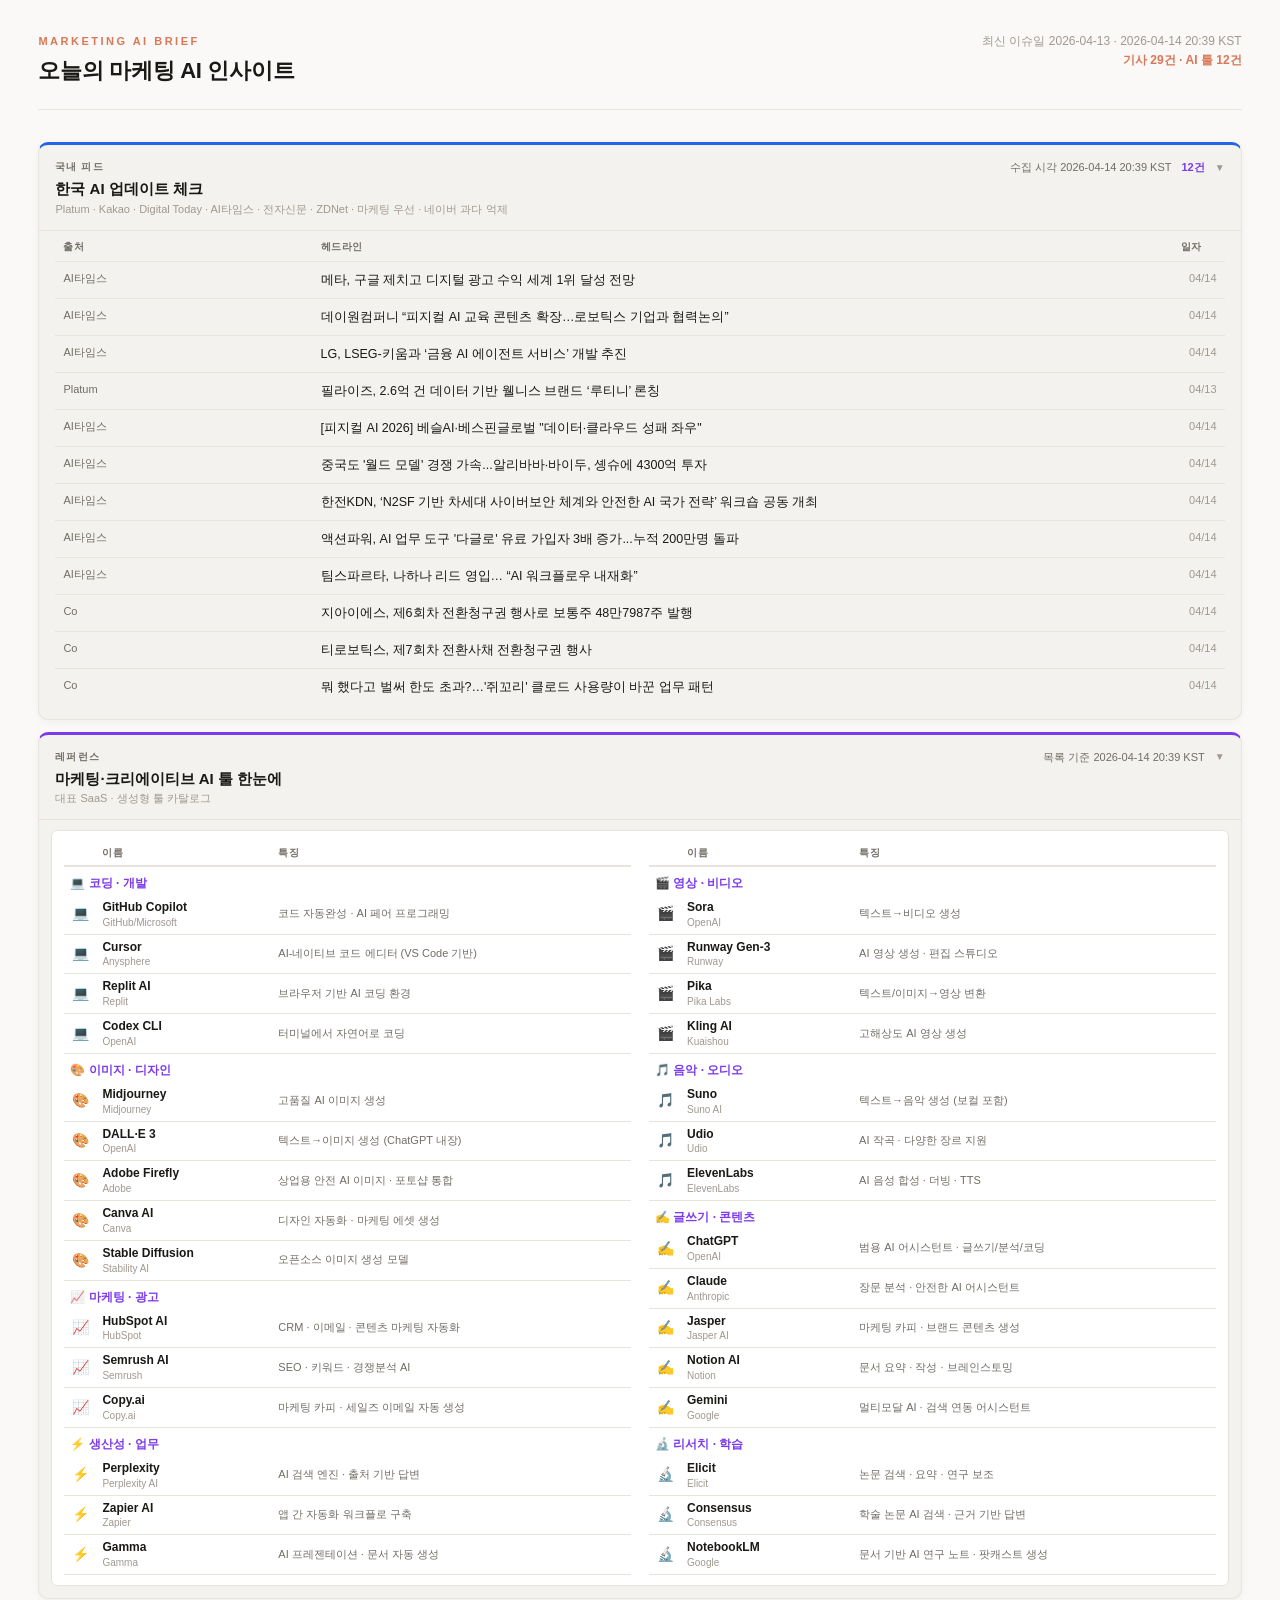
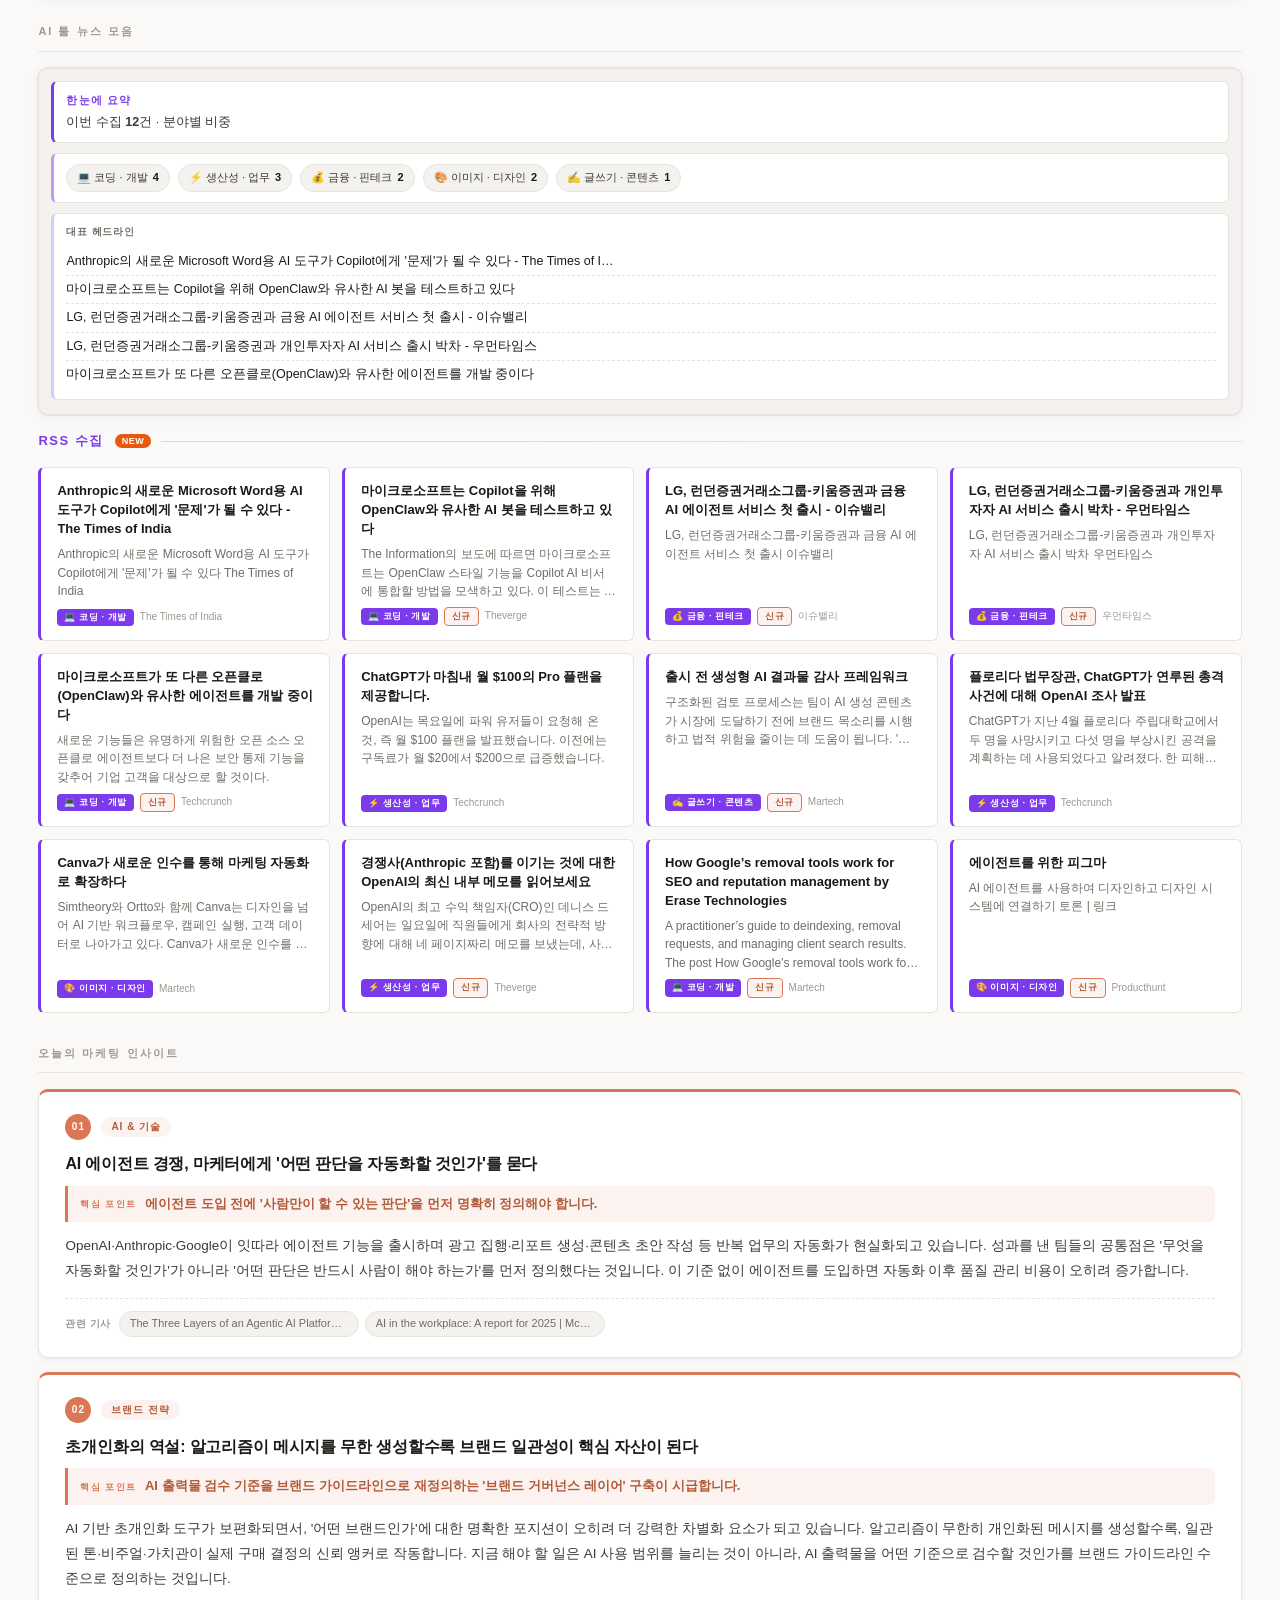
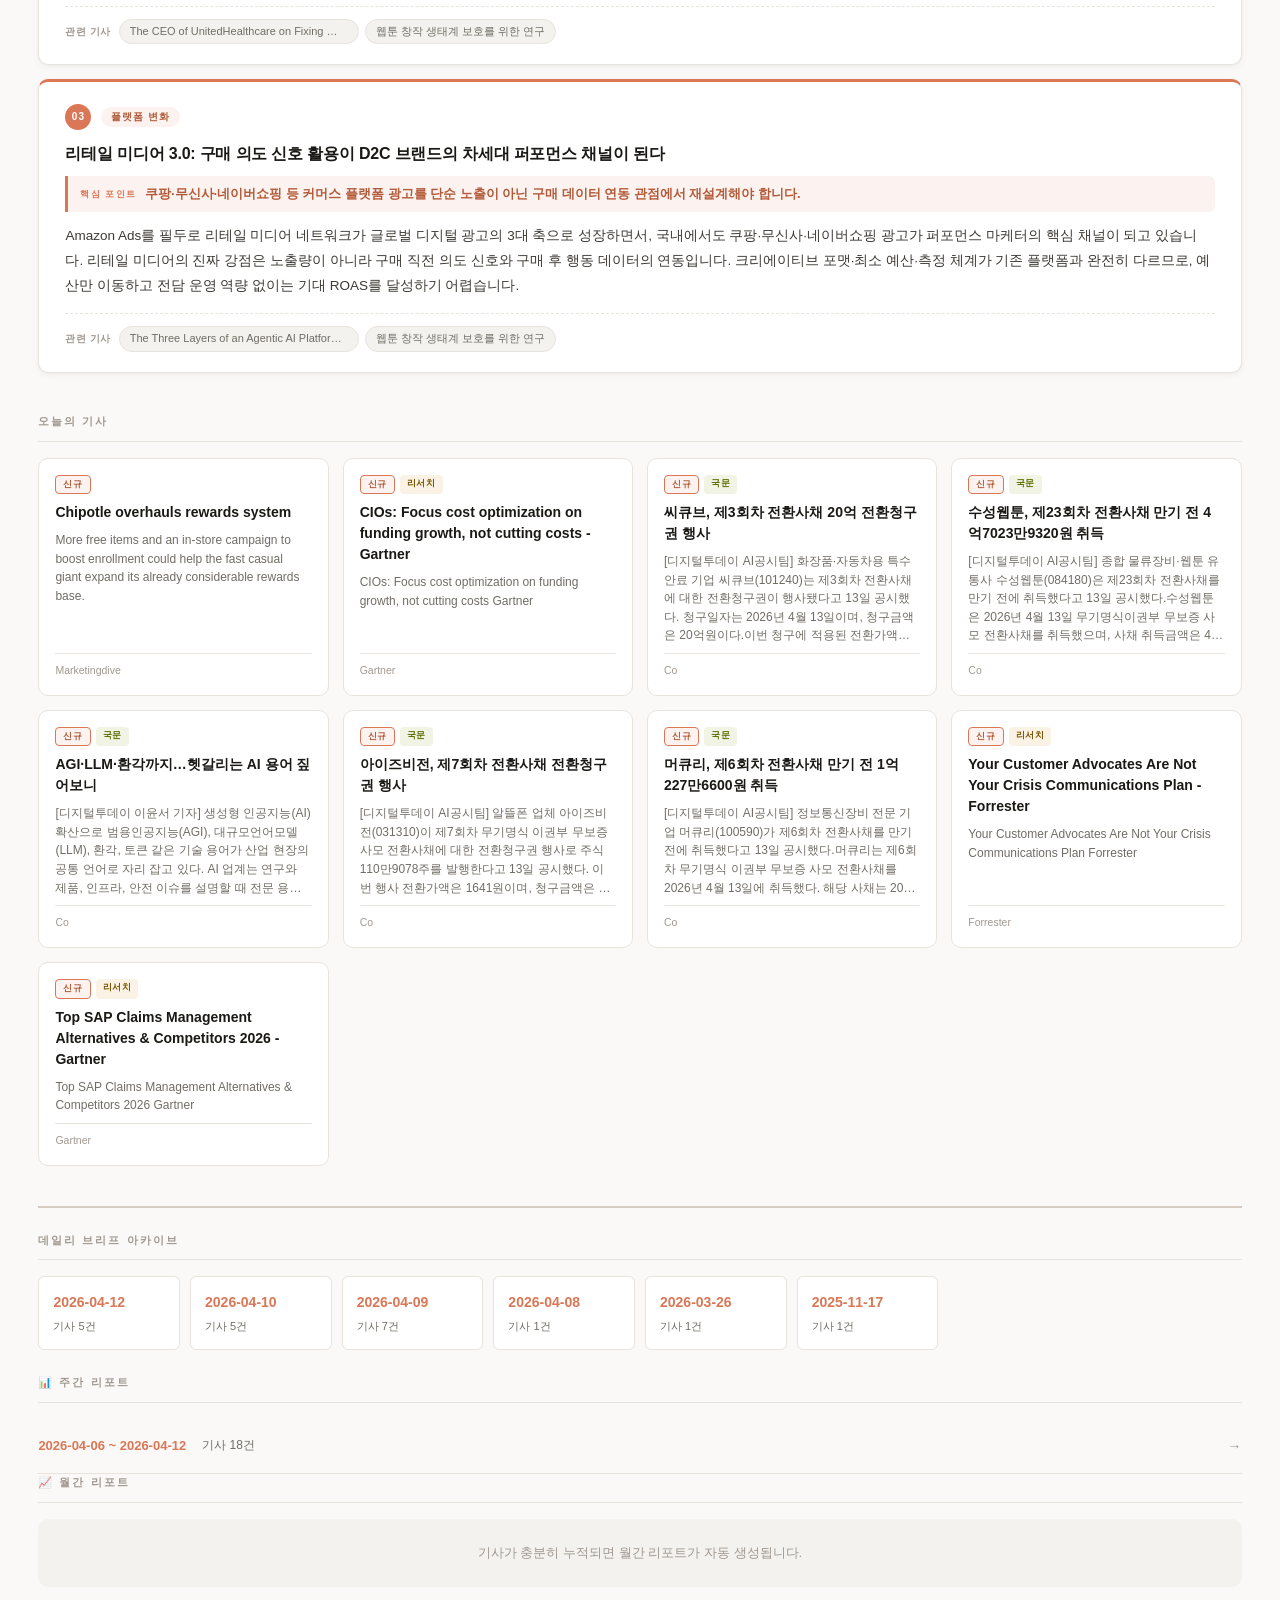
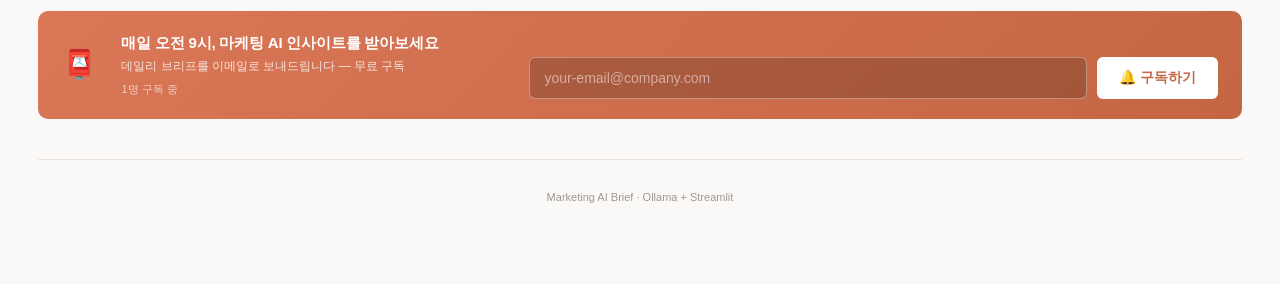
==== commit 875bc357: "Rebuild Pages HTML so KR radar reflects latest feed logic Made-with: Cursor" ====
--- a/docs/index.html
+++ b/docs/index.html
@@ -13,7 +13,7 @@
         <div><p class="masthead-wordmark">Marketing AI Brief</p>
         <h1 class="masthead-title">오늘의 마케팅 AI 인사이트</h1></div>
         <div class="masthead-right">
-            <p class="masthead-date">최신 이슈일 2026-04-13 · 2026-04-14 19:12 KST</p>
+            <p class="masthead-date">최신 이슈일 2026-04-13 · 2026-04-14 20:39 KST</p>
             <p class="masthead-count">기사 29건 · AI 툴 12건</p>
         </div>
     </header>
@@ -24,16 +24,16 @@
                 <span class="dash-summary-left">
                     <span class="dash-eyebrow">국내 피드</span>
                     <span class="dash-title">한국 AI 업데이트 체크</span>
-                    <span class="dash-sub">Platum · Kakao Tech · Naver D2 · Digital Today · AI타임스</span>
+                    <span class="dash-sub">Platum · Kakao · Digital Today · AI타임스 · 전자신문 · ZDNet · 마케팅 우선 · 네이버 과다 억제</span>
                 </span>
                 <span class="dash-summary-right">
-                    <span class="dash-meta">수집 시각 2026-04-14 19:12 KST</span>
+                    <span class="dash-meta">수집 시각 2026-04-14 20:39 KST</span>
                     <span class="dash-meta dash-meta--accent">12건</span>
                     <span class="dash-chevron" aria-hidden="true"></span>
                 </span>
             </summary>
             <div class="dash-body">
-                <table class="kr-radar-table"><thead><tr><th scope="col">출처</th><th scope="col">헤드라인</th><th scope="col">일자</th></tr></thead><tbody><tr><td class="kr-radar-src">Naver D2</td><td class="kr-radar-title"><a href="https://d2.naver.com/helloworld/4199466" target="_blank" rel="noopener noreferrer">경험이 쌓일수록 똑똑해지는 네이버 통합검색 LLM Devops Agent</a></td><td class="kr-radar-date">04/14</td></tr><tr><td class="kr-radar-src">Naver D2</td><td class="kr-radar-title"><a href="https://d2.naver.com/news/9333656" target="_blank" rel="noopener noreferrer">[DAN25] 기술세션 영상이 모두 공개되었습니다.</a></td><td class="kr-radar-date">04/14</td></tr><tr><td class="kr-radar-src">Naver D2</td><td class="kr-radar-title"><a href="https://d2.naver.com/helloworld/9290684" target="_blank" rel="noopener noreferrer">Iceberg Low-Latency Queries with Materialized Views (feat. 실시간 거래 리포트)</a></td><td class="kr-radar-date">04/14</td></tr><tr><td class="kr-radar-src">Naver D2</td><td class="kr-radar-title"><a href="https://d2.naver.com/helloworld/4571155" target="_blank" rel="noopener noreferrer">웹툰 창작 생태계 보호를 위한 연구</a></td><td class="kr-radar-date">04/14</td></tr><tr><td class="kr-radar-src">Naver D2</td><td class="kr-radar-title"><a href="https://d2.naver.com/news/3740852" target="_blank" rel="noopener noreferrer">FE News 25년 12월 소식을 전해드립니다!</a></td><td class="kr-radar-date">04/14</td></tr><tr><td class="kr-radar-src">Naver D2</td><td class="kr-radar-title"><a href="https://d2.naver.com/helloworld/2678553" target="_blank" rel="noopener noreferrer">사용자의 목소리를 AI로 재현하다: LLM기반 Multi Agent UX플랫폼 개발기</a></td><td class="kr-radar-date">04/14</td></tr><tr><td class="kr-radar-src">Naver D2</td><td class="kr-radar-title"><a href="https://d2.naver.com/helloworld/0931890" target="_blank" rel="noopener noreferrer">VLOps:Event-driven MLOps &amp; Omni-Evaluator</a></td><td class="kr-radar-date">04/14</td></tr><tr><td class="kr-radar-src">Naver D2</td><td class="kr-radar-title"><a href="https://d2.naver.com/helloworld/9036125" target="_blank" rel="noopener noreferrer">LLM이지만 PDF는 읽고 싶어: 복잡한 PDF를 LLM이 이해하는 방법</a></td><td class="kr-radar-date">04/14</td></tr><tr><td class="kr-radar-src">Naver D2</td><td class="kr-radar-title"><a href="https://d2.naver.com/news/7477295" target="_blank" rel="noopener noreferrer">[인턴십] 2026 NAVER AI CHALLENGE를 소개합니다.</a></td><td class="kr-radar-date">04/14</td></tr><tr><td class="kr-radar-src">Naver D2</td><td class="kr-radar-title"><a href="https://d2.naver.com/helloworld/3442203" target="_blank" rel="noopener noreferrer">디자인시스템이 AI를 만났을 때: FE 개발 패러다임의 변화</a></td><td class="kr-radar-date">04/14</td></tr><tr><td class="kr-radar-src">Naver D2</td><td class="kr-radar-title"><a href="https://d2.naver.com/helloworld/0004394" target="_blank" rel="noopener noreferrer">비용, 성능, 안정성을 목표로 한 지능형 로그 파이프라인 도입</a></td><td class="kr-radar-date">04/14</td></tr><tr><td class="kr-radar-src">Naver D2</td><td class="kr-radar-title"><a href="https://d2.naver.com/news/5798505" target="_blank" rel="noopener noreferrer">FE News 26년 1월 소식을 전해드립니다!</a></td><td class="kr-radar-date">04/14</td></tr></tbody></table>
+                <table class="kr-radar-table"><thead><tr><th scope="col">출처</th><th scope="col">헤드라인</th><th scope="col">일자</th></tr></thead><tbody><tr><td class="kr-radar-src">AI타임스</td><td class="kr-radar-title"><a href="https://www.aitimes.com/news/articleView.html?idxno=209213" target="_blank" rel="noopener noreferrer">메타, 구글 제치고 디지털 광고 수익 세계 1위 달성 전망</a></td><td class="kr-radar-date">04/14</td></tr><tr><td class="kr-radar-src">AI타임스</td><td class="kr-radar-title"><a href="https://www.aitimes.com/news/articleView.html?idxno=209187" target="_blank" rel="noopener noreferrer">데이원컴퍼니 “피지컬 AI 교육 콘텐츠 확장…로보틱스 기업과 협력논의”</a></td><td class="kr-radar-date">04/14</td></tr><tr><td class="kr-radar-src">AI타임스</td><td class="kr-radar-title"><a href="https://www.aitimes.com/news/articleView.html?idxno=209205" target="_blank" rel="noopener noreferrer">LG, LSEG-키움과 ‘금융 AI 에이전트 서비스’ 개발 추진</a></td><td class="kr-radar-date">04/14</td></tr><tr><td class="kr-radar-src">Platum</td><td class="kr-radar-title"><a href="https://platum.kr/archives/285184?utm_source=rss&amp;utm_medium=rss&amp;utm_campaign=%25ed%2595%2584%25eb%259d%25bc%25ec%259d%25b4%25ec%25a6%2588-2-6%25ec%2596%25b5-%25ea%25b1%25b4-%25eb%258d%25b0%25ec%259d%25b4%25ed%2584%25b0-%25ea%25b8%25b0%25eb%25b0%2598-%25ec%259b%25b0%25eb%258b%2588%25ec%258a%25a4-%25eb%25b8%258c%25eb%259e%259c%25eb%2593%259c-%25eb%25a3%25a8%25ed%258b%25b0%25eb%258b%2588" target="_blank" rel="noopener noreferrer">필라이즈, 2.6억 건 데이터 기반 웰니스 브랜드 ‘루티니’ 론칭</a></td><td class="kr-radar-date">04/13</td></tr><tr><td class="kr-radar-src">AI타임스</td><td class="kr-radar-title"><a href="https://www.aitimes.com/news/articleView.html?idxno=209133" target="_blank" rel="noopener noreferrer">[피지컬 AI 2026] 베슬AI·베스핀글로벌 &quot;데이터·클라우드 성패 좌우&quot;</a></td><td class="kr-radar-date">04/14</td></tr><tr><td class="kr-radar-src">AI타임스</td><td class="kr-radar-title"><a href="https://www.aitimes.com/news/articleView.html?idxno=209176" target="_blank" rel="noopener noreferrer">중국도 &#x27;월드 모델&#x27; 경쟁 가속...알리바바·바이두, 솅슈에 4300억 투자</a></td><td class="kr-radar-date">04/14</td></tr><tr><td class="kr-radar-src">AI타임스</td><td class="kr-radar-title"><a href="https://www.aitimes.com/news/articleView.html?idxno=209245" target="_blank" rel="noopener noreferrer">한전KDN, ‘N2SF 기반 차세대 사이버보안 체계와 안전한 AI 국가 전략’ 워크숍 공동 개최</a></td><td class="kr-radar-date">04/14</td></tr><tr><td class="kr-radar-src">AI타임스</td><td class="kr-radar-title"><a href="https://www.aitimes.com/news/articleView.html?idxno=209219" target="_blank" rel="noopener noreferrer">액션파워, AI 업무 도구 &#x27;다글로&#x27; 유료 가입자 3배 증가...누적 200만명 돌파</a></td><td class="kr-radar-date">04/14</td></tr><tr><td class="kr-radar-src">AI타임스</td><td class="kr-radar-title"><a href="https://www.aitimes.com/news/articleView.html?idxno=209246" target="_blank" rel="noopener noreferrer">팀스파르타, 나하나 리드 영입… “AI 워크플로우 내재화”</a></td><td class="kr-radar-date">04/14</td></tr><tr><td class="kr-radar-src">Co</td><td class="kr-radar-title"><a href="https://www.digitaltoday.co.kr/news/articleView.html?idxno=656849" target="_blank" rel="noopener noreferrer">지아이에스, 제6회차 전환청구권 행사로 보통주 48만7987주 발행</a></td><td class="kr-radar-date">04/14</td></tr><tr><td class="kr-radar-src">Co</td><td class="kr-radar-title"><a href="https://www.digitaltoday.co.kr/news/articleView.html?idxno=656865" target="_blank" rel="noopener noreferrer">티로보틱스, 제7회차 전환사채 전환청구권 행사</a></td><td class="kr-radar-date">04/14</td></tr><tr><td class="kr-radar-src">Co</td><td class="kr-radar-title"><a href="https://www.digitaltoday.co.kr/news/articleView.html?idxno=656735" target="_blank" rel="noopener noreferrer">뭐 했다고 벌써 한도 초과?…&#x27;쥐꼬리&#x27; 클로드 사용량이 바꾼 업무 패턴</a></td><td class="kr-radar-date">04/14</td></tr></tbody></table>
             </div>
         </details>
         <details class="dash-card dash-card--tools" open>
@@ -44,7 +44,7 @@
                     <span class="dash-sub">대표 SaaS · 생성형 툴 카탈로그</span>
                 </span>
                 <span class="dash-summary-right">
-                    <span class="dash-meta">목록 기준 2026-04-14 19:12 KST</span>
+                    <span class="dash-meta">목록 기준 2026-04-14 20:39 KST</span>
                     <span class="dash-chevron" aria-hidden="true"></span>
                 </span>
             </summary>
@@ -198,7 +198,7 @@
             <p class="ai-tools-glance-meta">이번 수집 <strong>12</strong>건 · 분야별 비중</p>
         </div>
         <div class="ai-tools-glance-box ai-tools-glance-box--chips">
-            <div class="glance-chips"><span class="glance-chip">⚡ 생산성 · 업무 <strong>4</strong></span> <span class="glance-chip">💻 코딩 · 개발 <strong>3</strong></span> <span class="glance-chip">💰 금융 · 핀테크 <strong>2</strong></span> <span class="glance-chip">🎨 이미지 · 디자인 <strong>2</strong></span> <span class="glance-chip">✍️ 글쓰기 · 콘텐츠 <strong>1</strong></span></div>
+            <div class="glance-chips"><span class="glance-chip">💻 코딩 · 개발 <strong>4</strong></span> <span class="glance-chip">⚡ 생산성 · 업무 <strong>3</strong></span> <span class="glance-chip">💰 금융 · 핀테크 <strong>2</strong></span> <span class="glance-chip">🎨 이미지 · 디자인 <strong>2</strong></span> <span class="glance-chip">✍️ 글쓰기 · 콘텐츠 <strong>1</strong></span></div>
         </div>
         
         <div class="ai-tools-glance-box ai-tools-glance-box--headlines">
@@ -259,14 +259,14 @@
             <div class="ai-tool-meta"><span class="badge badge-tool">⚡ 생산성 · 업무</span><span class="badge badge-new">신규</span><span>Theverge</span></div>
         </div>
         <div class="ai-tool-card">
+            <p class="ai-tool-title"><a href="https://martech.org/how-googles-removal-tools-work-for-seo-and-reputation-management/" target="_blank">How Google’s removal tools work for SEO and reputation management by Erase Technologies</a></p>
+            <p class="ai-tool-desc">A practitioner’s guide to deindexing, removal requests, and managing client search results. The post How Google’s removal tools work for SEO and reputation management appeared first on MarTech .</p>
+            <div class="ai-tool-meta"><span class="badge badge-tool">💻 코딩 · 개발</span><span class="badge badge-new">신규</span><span>Martech</span></div>
+        </div>
+        <div class="ai-tool-card">
             <p class="ai-tool-title"><a href="https://www.producthunt.com/products/figma-for-agents" target="_blank">에이전트를 위한 피그마</a></p>
             <p class="ai-tool-desc">AI 에이전트를 사용하여 디자인하고 디자인 시스템에 연결하기 토론 | 링크</p>
             <div class="ai-tool-meta"><span class="badge badge-tool">🎨 이미지 · 디자인</span><span class="badge badge-new">신규</span><span>Producthunt</span></div>
-        </div>
-        <div class="ai-tool-card">
-            <p class="ai-tool-title"><a href="https://www.producthunt.com/products/okegas" target="_blank">오케가스</a></p>
-            <p class="ai-tool-desc">Google Apps Script 내에서 코드를 작성해주는 AI 앱 빌더 토론 | 링크</p>
-            <div class="ai-tool-meta"><span class="badge badge-tool">⚡ 생산성 · 업무</span><span class="badge badge-new">신규</span><span>Producthunt</span></div>
         </div></div>
     
     <p class="section-label">오늘의 마케팅 인사이트</p>
